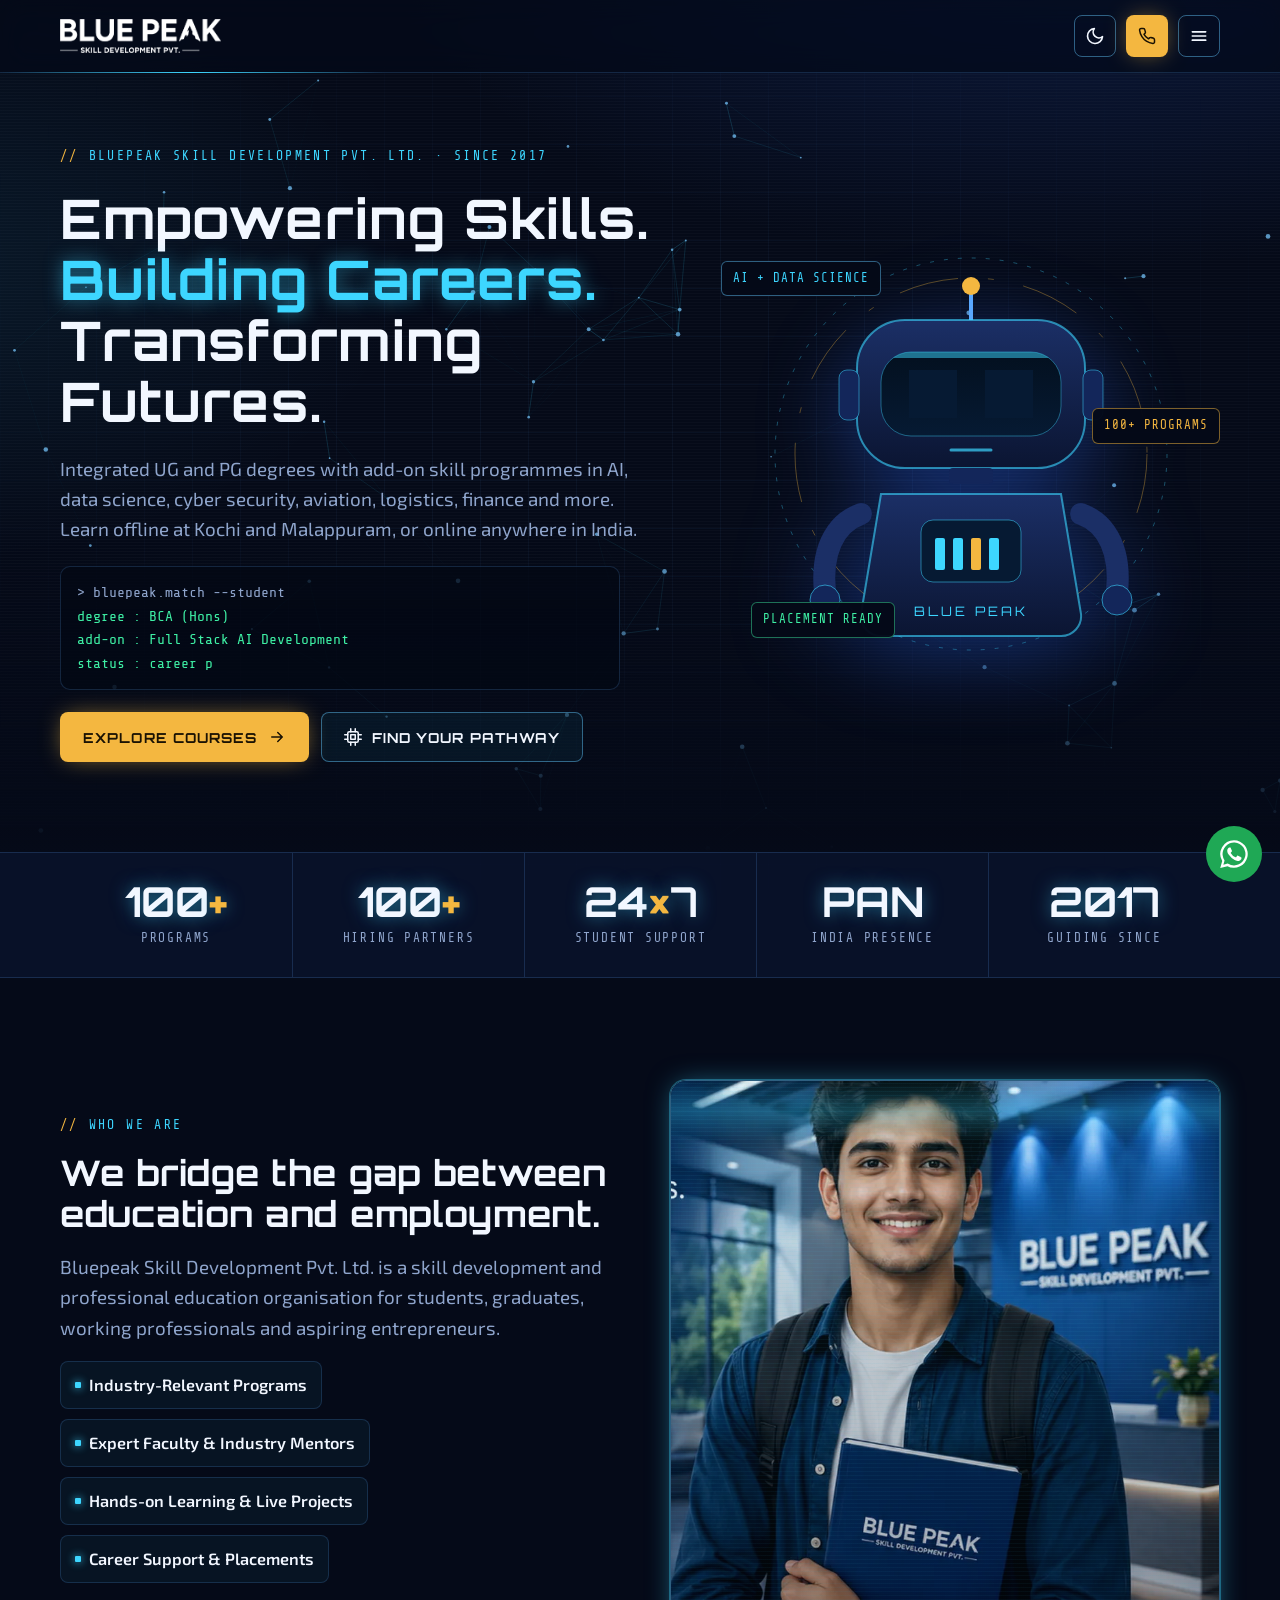
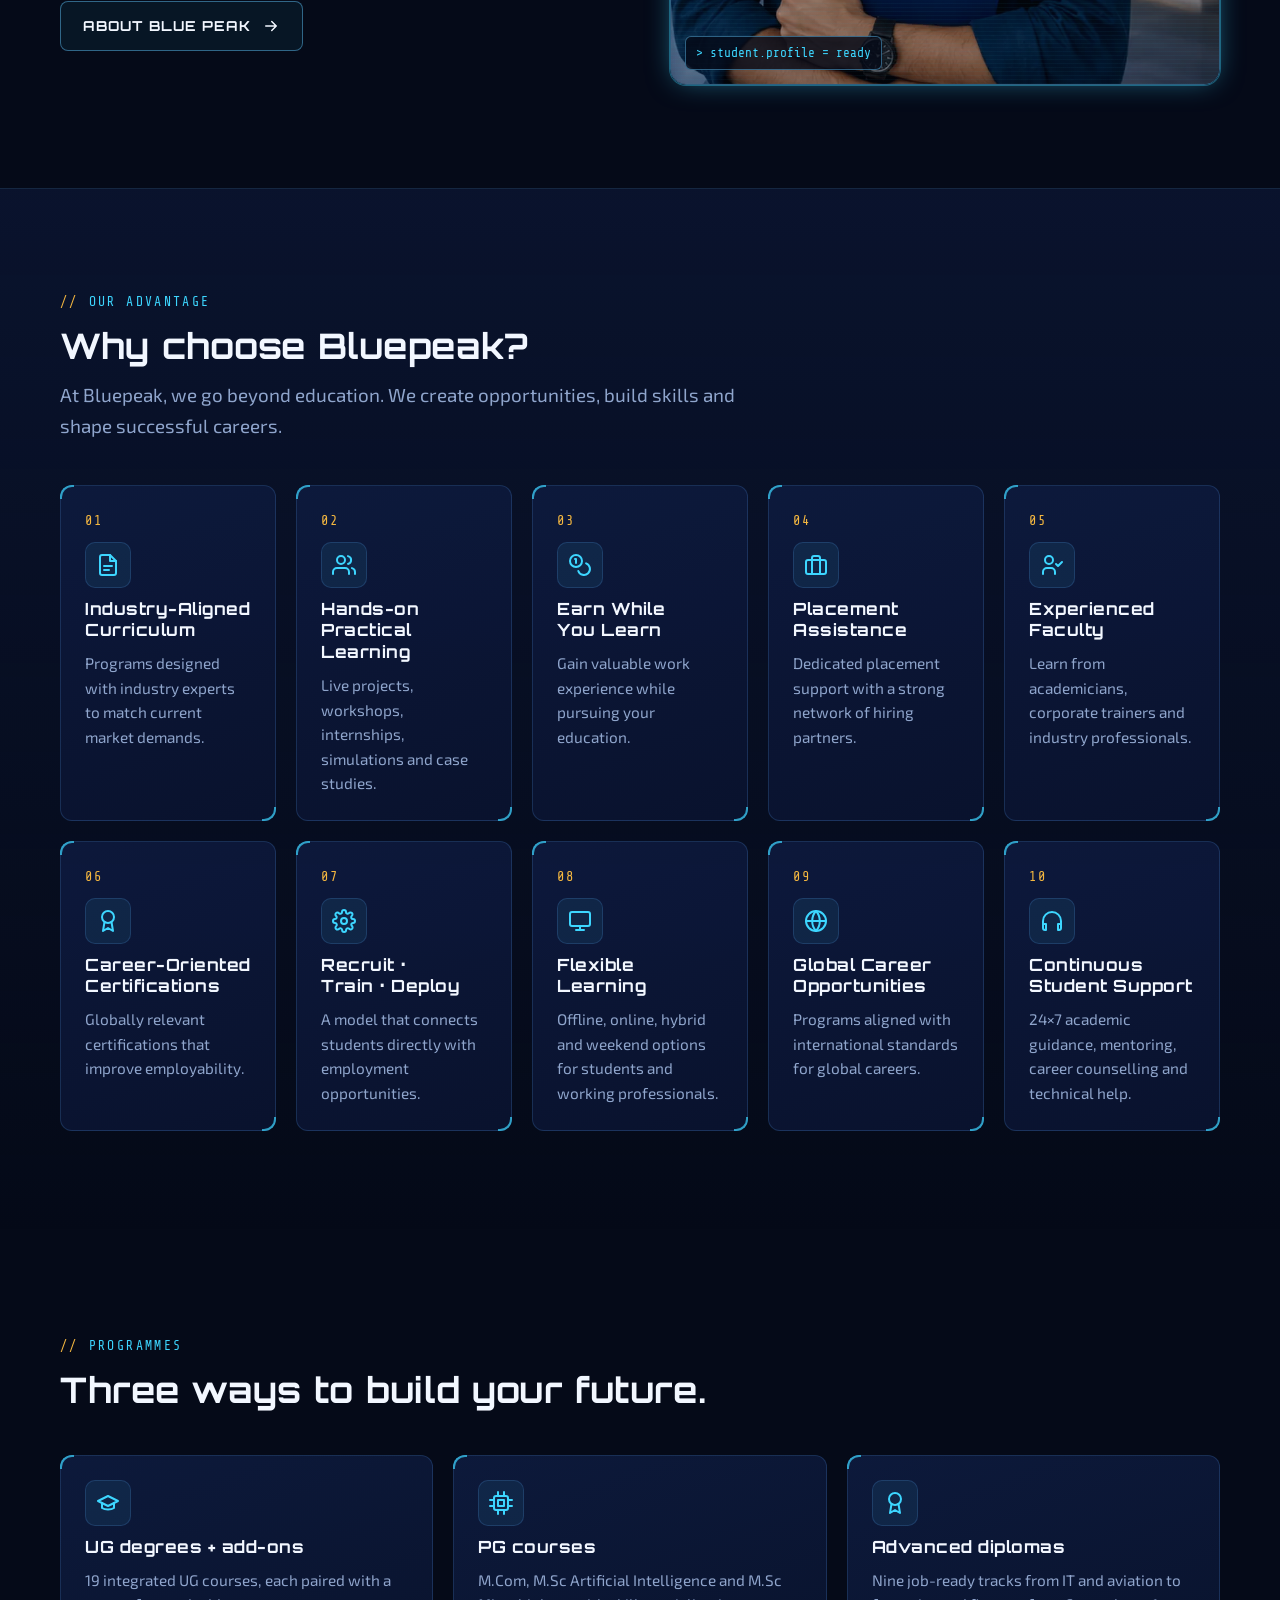
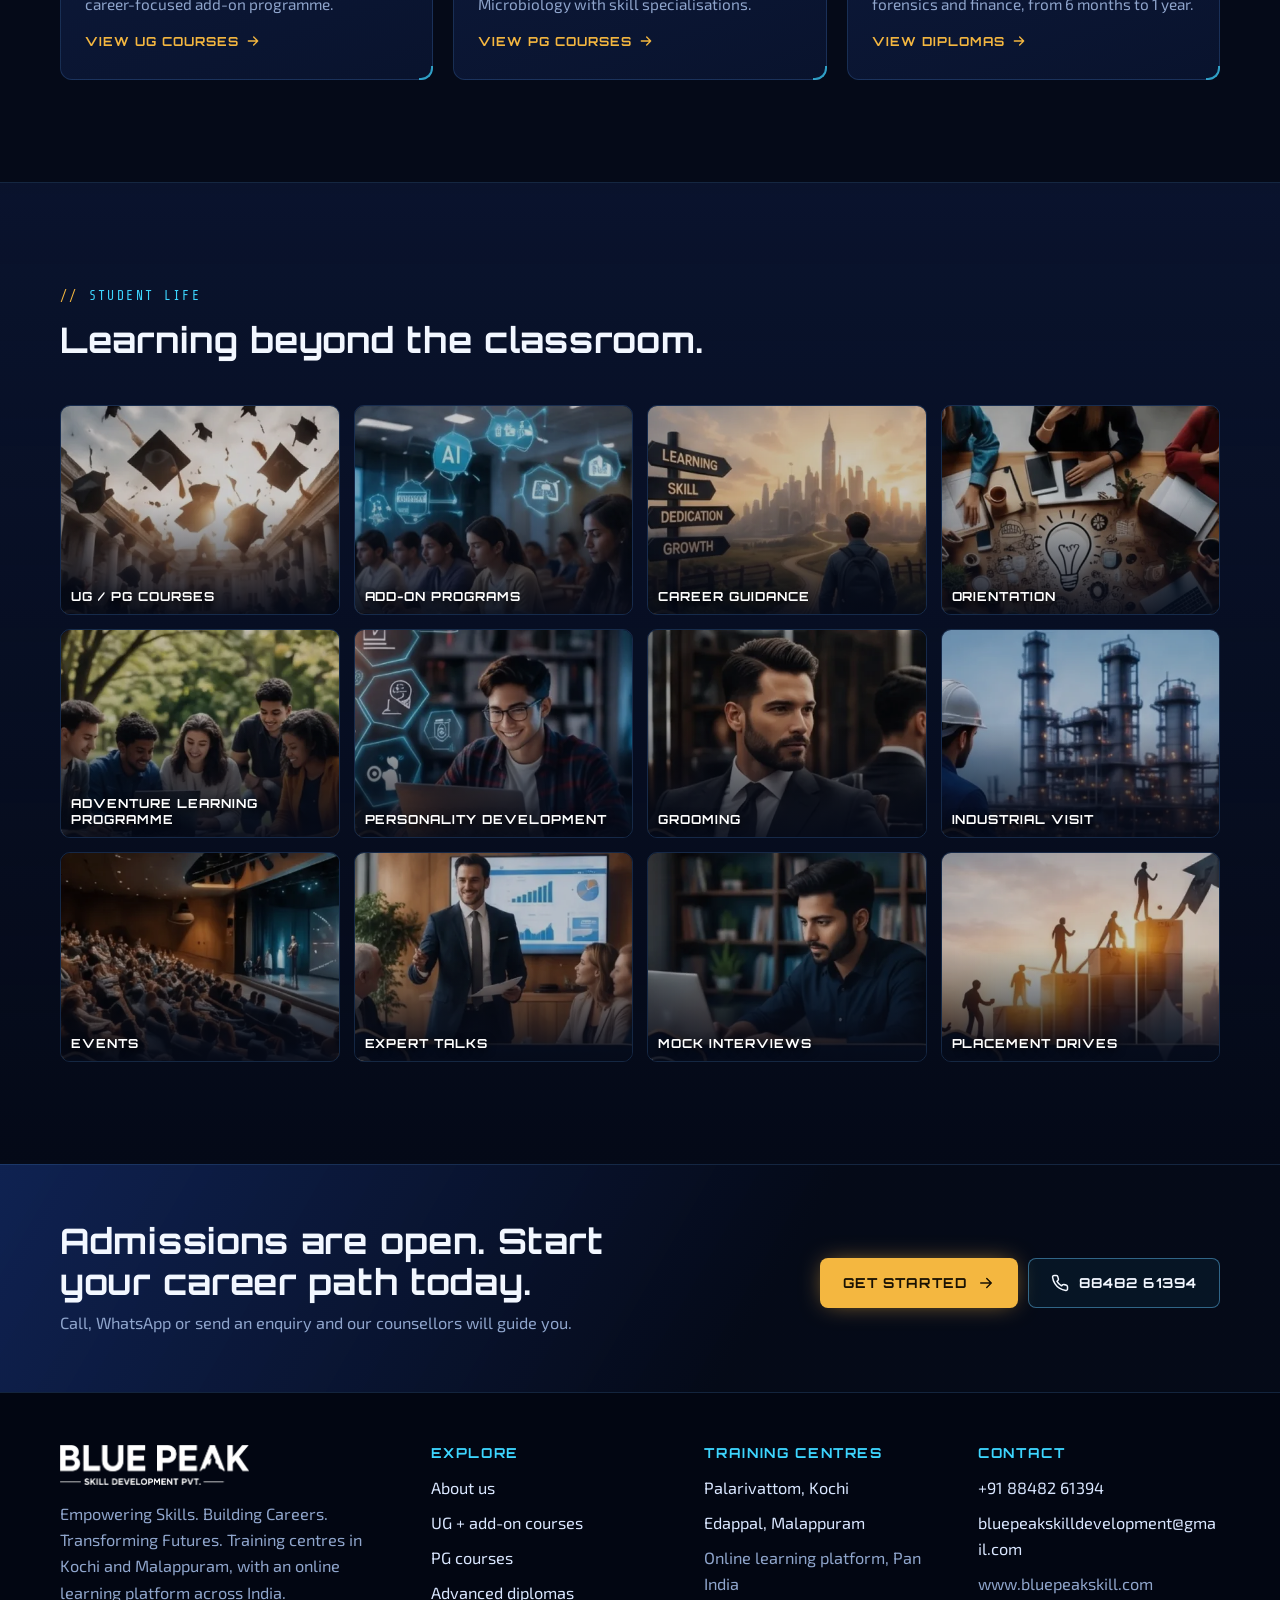
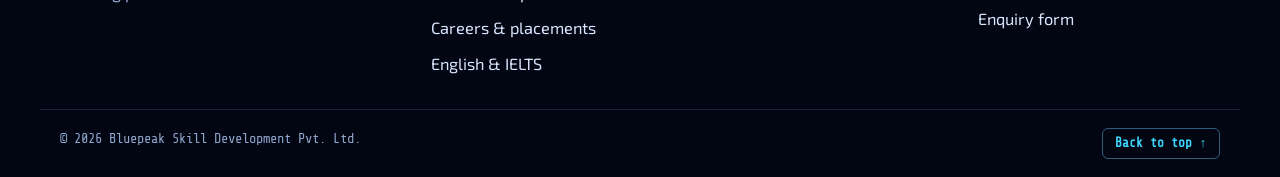
==== index.html @ 7194d101 "new" ====
<!doctype html>
<html lang="en">
<head>
<meta charset="utf-8">
<meta name="viewport" content="width=device-width, initial-scale=1, viewport-fit=cover">
<title>Blue Peak Skill Development | UG, PG &amp; Skill Courses in Kochi and Malappuram</title>
<meta name="description" content="Integrated UG and PG degrees with add-on skill programmes, advanced diplomas, placement support and English &amp; IELTS training. Offline in Kochi and Malappuram, online across India.">
<meta property="og:title" content="Blue Peak Skill Development | UG, PG &amp; Skill Courses in Kochi and Malappuram">
<meta property="og:description" content="Integrated UG and PG degrees with add-on skill programmes, advanced diplomas, placement support and English &amp; IELTS training. Offline in Kochi and Malappuram, online across India.">
<meta name="theme-color" content="#050a18">
<script>try{if(localStorage.getItem("bp-theme")==="light")document.documentElement.setAttribute("data-theme","light")}catch(e){}</script>
<link rel="icon" href="data:image/svg+xml,%3Csvg xmlns=%27http://www.w3.org/2000/svg%27 viewBox=%270 0 48 48%27%3E%3Crect width=%2748%27 height=%2748%27 rx=%2710%27 fill=%27%230a1430%27/%3E%3Cpath d=%27M7 37 19 17l6 9 5-7 11 18Z%27 fill=%27%233dd6ff%27/%3E%3C/svg%3E">
<link rel="preconnect" href="https://fonts.googleapis.com"><link rel="preconnect" href="https://fonts.gstatic.com" crossorigin><link rel="stylesheet" href="https://fonts.googleapis.com/css2?family=Orbitron:wght@500;700;800&family=Exo+2:wght@400;500;600;700&family=Share+Tech+Mono&display=swap">
<link rel="stylesheet" href="assets/css/style.css">
<script type="application/ld+json">{"@context":"https://schema.org","@type":"EducationalOrganization","name":"Bluepeak Skill Development Pvt. Ltd.","url":"https://www.bluepeakskill.com","foundingDate":"2017","email":"bluepeakskilldevelopment@gmail.com","telephone":"+91-8848261394","location":[{"@type":"Place","name":"Palarivattom, Kochi"},{"@type":"Place","name":"Edappal, Malappuram"}]}</script>
</head>
<body>
<svg width="0" height="0" style="position:absolute" aria-hidden="true"><symbol id="i-phone" viewBox="0 0 24 24"><g fill="none" stroke="currentColor" stroke-width="2" stroke-linecap="round" stroke-linejoin="round"><path d="M22 16.9v3a2 2 0 0 1-2.2 2 19.8 19.8 0 0 1-8.6-3.1 19.5 19.5 0 0 1-6-6A19.8 19.8 0 0 1 2.1 4.2 2 2 0 0 1 4.1 2h3a2 2 0 0 1 2 1.7c.1.9.4 1.8.7 2.7a2 2 0 0 1-.5 2.1L8 9.8a16 16 0 0 0 6 6l1.3-1.3a2 2 0 0 1 2.1-.4c.9.3 1.8.6 2.7.7a2 2 0 0 1 1.7 2Z"/></g></symbol><symbol id="i-mail" viewBox="0 0 24 24"><g fill="none" stroke="currentColor" stroke-width="2" stroke-linecap="round" stroke-linejoin="round"><rect x="2" y="4" width="20" height="16" rx="2"/><path d="m22 7-10 6L2 7"/></g></symbol><symbol id="i-pin" viewBox="0 0 24 24"><g fill="none" stroke="currentColor" stroke-width="2" stroke-linecap="round" stroke-linejoin="round"><path d="M20 10c0 6-8 12-8 12S4 16 4 10a8 8 0 0 1 16 0Z"/><circle cx="12" cy="10" r="3"/></g></symbol><symbol id="i-arrow" viewBox="0 0 24 24"><g fill="none" stroke="currentColor" stroke-width="2" stroke-linecap="round" stroke-linejoin="round"><path d="M5 12h14m-6-6 6 6-6 6"/></g></symbol><symbol id="i-check" viewBox="0 0 24 24"><g fill="none" stroke="currentColor" stroke-width="2" stroke-linecap="round" stroke-linejoin="round"><path d="M20 6 9 17l-5-5"/></g></symbol><symbol id="i-x" viewBox="0 0 24 24"><g fill="none" stroke="currentColor" stroke-width="2" stroke-linecap="round" stroke-linejoin="round"><path d="M18 6 6 18M6 6l12 12"/></g></symbol><symbol id="i-menu" viewBox="0 0 24 24"><g fill="none" stroke="currentColor" stroke-width="2" stroke-linecap="round" stroke-linejoin="round"><path d="M4 7h16M4 12h16M4 17h16"/></g></symbol><symbol id="i-sun" viewBox="0 0 24 24"><g fill="none" stroke="currentColor" stroke-width="2" stroke-linecap="round" stroke-linejoin="round"><circle cx="12" cy="12" r="4"/><path d="M12 2v2M12 20v2M4.9 4.9l1.4 1.4M17.7 17.7l1.4 1.4M2 12h2M20 12h2M4.9 19.1l1.4-1.4M17.7 6.3l1.4-1.4"/></g></symbol><symbol id="i-moon" viewBox="0 0 24 24"><g fill="none" stroke="currentColor" stroke-width="2" stroke-linecap="round" stroke-linejoin="round"><path d="M21 12.8A9 9 0 1 1 11.2 3a7 7 0 0 0 9.8 9.8Z"/></g></symbol><symbol id="i-search" viewBox="0 0 24 24"><g fill="none" stroke="currentColor" stroke-width="2" stroke-linecap="round" stroke-linejoin="round"><circle cx="11" cy="11" r="7"/><path d="m21 21-4.3-4.3"/></g></symbol><symbol id="i-cap" viewBox="0 0 24 24"><g fill="none" stroke="currentColor" stroke-width="2" stroke-linecap="round" stroke-linejoin="round"><path d="M22 10 12 5 2 10l10 5 10-5Z"/><path d="M6 12v5c3 2 9 2 12 0v-5"/></g></symbol><symbol id="i-target" viewBox="0 0 24 24"><g fill="none" stroke="currentColor" stroke-width="2" stroke-linecap="round" stroke-linejoin="round"><circle cx="12" cy="12" r="10"/><circle cx="12" cy="12" r="6"/><circle cx="12" cy="12" r="2"/></g></symbol><symbol id="i-eye" viewBox="0 0 24 24"><g fill="none" stroke="currentColor" stroke-width="2" stroke-linecap="round" stroke-linejoin="round"><path d="M2 12s3.6-7 10-7 10 7 10 7-3.6 7-10 7S2 12 2 12Z"/><circle cx="12" cy="12" r="3"/></g></symbol><symbol id="i-shield" viewBox="0 0 24 24"><g fill="none" stroke="currentColor" stroke-width="2" stroke-linecap="round" stroke-linejoin="round"><path d="M12 22s8-4 8-10V5l-8-3-8 3v7c0 6 8 10 8 10Z"/><path d="m9 12 2 2 4-4"/></g></symbol><symbol id="i-award" viewBox="0 0 24 24"><g fill="none" stroke="currentColor" stroke-width="2" stroke-linecap="round" stroke-linejoin="round"><circle cx="12" cy="8" r="6"/><path d="M15.5 13 17 22l-5-3-5 3 1.5-9"/></g></symbol><symbol id="i-bulb" viewBox="0 0 24 24"><g fill="none" stroke="currentColor" stroke-width="2" stroke-linecap="round" stroke-linejoin="round"><path d="M9 18h6M10 22h4M12 2a7 7 0 0 0-4 12.7V17h8v-2.3A7 7 0 0 0 12 2Z"/></g></symbol><symbol id="i-user-check" viewBox="0 0 24 24"><g fill="none" stroke="currentColor" stroke-width="2" stroke-linecap="round" stroke-linejoin="round"><circle cx="9" cy="7" r="4"/><path d="M3 21v-2a4 4 0 0 1 4-4h4a4 4 0 0 1 4 4v2M16 11l2 2 4-4"/></g></symbol><symbol id="i-users" viewBox="0 0 24 24"><g fill="none" stroke="currentColor" stroke-width="2" stroke-linecap="round" stroke-linejoin="round"><path d="M17 21v-2a4 4 0 0 0-4-4H5a4 4 0 0 0-4 4v2"/><circle cx="9" cy="7" r="4"/><path d="M23 21v-2a4 4 0 0 0-3-3.9M16 3.1a4 4 0 0 1 0 7.8"/></g></symbol><symbol id="i-globe" viewBox="0 0 24 24"><g fill="none" stroke="currentColor" stroke-width="2" stroke-linecap="round" stroke-linejoin="round"><circle cx="12" cy="12" r="10"/><path d="M2 12h20M12 2a15 15 0 0 1 0 20 15 15 0 0 1 0-20Z"/></g></symbol><symbol id="i-rocket" viewBox="0 0 24 24"><g fill="none" stroke="currentColor" stroke-width="2" stroke-linecap="round" stroke-linejoin="round"><path d="M4.5 16.5c-1.5 1.3-2 5-2 5s3.7-.5 5-2c.7-.8.7-2.1-.1-2.9a2.2 2.2 0 0 0-2.9-.1Z"/><path d="m12 15-3-3a22 22 0 0 1 2-4A12.9 12.9 0 0 1 22 2c0 2.7-.8 7.5-6 11a22 22 0 0 1-4 2Z"/><path d="M9 12H4s.6-3 2-4c1.6-1.1 5 0 5 0M12 15v5s3-.6 4-2c1.1-1.6 0-5 0-5"/></g></symbol><symbol id="i-gear" viewBox="0 0 24 24"><g fill="none" stroke="currentColor" stroke-width="2" stroke-linecap="round" stroke-linejoin="round"><circle cx="12" cy="12" r="3"/><path d="M19.4 15a1.7 1.7 0 0 0 .3 1.8l.1.1a2 2 0 1 1-2.8 2.8l-.1-.1a1.7 1.7 0 0 0-1.8-.3 1.7 1.7 0 0 0-1 1.5V21a2 2 0 1 1-4 0v-.1a1.7 1.7 0 0 0-1.1-1.5 1.7 1.7 0 0 0-1.8.3l-.1.1a2 2 0 1 1-2.8-2.8l.1-.1a1.7 1.7 0 0 0 .3-1.8 1.7 1.7 0 0 0-1.5-1H3a2 2 0 1 1 0-4h.1a1.7 1.7 0 0 0 1.5-1.1 1.7 1.7 0 0 0-.3-1.8l-.1-.1a2 2 0 1 1 2.8-2.8l.1.1a1.7 1.7 0 0 0 1.8.3H9a1.7 1.7 0 0 0 1-1.5V3a2 2 0 1 1 4 0v.1a1.7 1.7 0 0 0 1 1.5 1.7 1.7 0 0 0 1.8-.3l.1-.1a2 2 0 1 1 2.8 2.8l-.1.1a1.7 1.7 0 0 0-.3 1.8V9a1.7 1.7 0 0 0 1.5 1H21a2 2 0 1 1 0 4h-.1a1.7 1.7 0 0 0-1.5 1Z"/></g></symbol><symbol id="i-brief" viewBox="0 0 24 24"><g fill="none" stroke="currentColor" stroke-width="2" stroke-linecap="round" stroke-linejoin="round"><rect x="2" y="7" width="20" height="14" rx="2"/><path d="M16 21V5a2 2 0 0 0-2-2h-4a2 2 0 0 0-2 2v16"/></g></symbol><symbol id="i-plane" viewBox="0 0 24 24"><g fill="none" stroke="currentColor" stroke-width="2" stroke-linecap="round" stroke-linejoin="round"><path d="M17.8 19.2 16 11l3.5-3.5C21 6 21.5 4 21 3c-1-.5-3 0-4.5 1.5L13 8 4.8 6.2c-.5-.1-.9.1-1.1.5l-.3.5c-.2.5-.1 1 .3 1.3L9 12l-2 3H4l-1 1 3 2 2 3 1-1v-3l3-2 3.5 5.3c.3.4.8.5 1.3.3l.5-.2c.4-.3.6-.7.5-1.2Z"/></g></symbol><symbol id="i-truck" viewBox="0 0 24 24"><g fill="none" stroke="currentColor" stroke-width="2" stroke-linecap="round" stroke-linejoin="round"><path d="M1 3h15v13H1zM16 8h4l3 3v5h-7"/><circle cx="5.5" cy="18.5" r="2.5"/><circle cx="18.5" cy="18.5" r="2.5"/></g></symbol><symbol id="i-bag" viewBox="0 0 24 24"><g fill="none" stroke="currentColor" stroke-width="2" stroke-linecap="round" stroke-linejoin="round"><path d="M6 2 3 6v14a2 2 0 0 0 2 2h14a2 2 0 0 0 2-2V6l-3-4ZM3 6h18M16 10a4 4 0 0 1-8 0"/></g></symbol><symbol id="i-chat" viewBox="0 0 24 24"><g fill="none" stroke="currentColor" stroke-width="2" stroke-linecap="round" stroke-linejoin="round"><path d="M21 11.5a8.4 8.4 0 0 1-9 8.4 8.5 8.5 0 0 1-3.8-.9L3 21l1.9-5.2A8.4 8.4 0 0 1 12 3a8.4 8.4 0 0 1 9 8.5Z"/></g></symbol><symbol id="i-monitor" viewBox="0 0 24 24"><g fill="none" stroke="currentColor" stroke-width="2" stroke-linecap="round" stroke-linejoin="round"><rect x="2" y="3" width="20" height="14" rx="2"/><path d="M8 21h8m-4-4v4"/></g></symbol><symbol id="i-book" viewBox="0 0 24 24"><g fill="none" stroke="currentColor" stroke-width="2" stroke-linecap="round" stroke-linejoin="round"><path d="M2 4h6a4 4 0 0 1 4 4v13a3 3 0 0 0-3-3H2Z"/><path d="M22 4h-6a4 4 0 0 0-4 4v13a3 3 0 0 1 3-3h7Z"/></g></symbol><symbol id="i-headset" viewBox="0 0 24 24"><g fill="none" stroke="currentColor" stroke-width="2" stroke-linecap="round" stroke-linejoin="round"><path d="M3 18v-6a9 9 0 0 1 18 0v6"/><path d="M21 19a2 2 0 0 1-2 2h-1v-6h3ZM3 19a2 2 0 0 0 2 2h1v-6H3Z"/></g></symbol><symbol id="i-pen" viewBox="0 0 24 24"><g fill="none" stroke="currentColor" stroke-width="2" stroke-linecap="round" stroke-linejoin="round"><path d="M12 20h9"/><path d="M16.5 3.5a2.1 2.1 0 0 1 3 3L7 19l-4 1 1-4Z"/></g></symbol><symbol id="i-mic" viewBox="0 0 24 24"><g fill="none" stroke="currentColor" stroke-width="2" stroke-linecap="round" stroke-linejoin="round"><rect x="9" y="2" width="6" height="12" rx="3"/><path d="M19 10v1a7 7 0 0 1-14 0v-1m7 8v4"/></g></symbol><symbol id="i-file" viewBox="0 0 24 24"><g fill="none" stroke="currentColor" stroke-width="2" stroke-linecap="round" stroke-linejoin="round"><path d="M14 2H6a2 2 0 0 0-2 2v16a2 2 0 0 0 2 2h12a2 2 0 0 0 2-2V8Z"/><path d="M14 2v6h6M8 13h8M8 17h5"/></g></symbol><symbol id="i-link" viewBox="0 0 24 24"><g fill="none" stroke="currentColor" stroke-width="2" stroke-linecap="round" stroke-linejoin="round"><rect x="2" y="2" width="20" height="20" rx="4"/><path d="M7 10v7M7 7v.01M11 17v-4a2 2 0 0 1 4 0v4M11 10v7"/></g></symbol><symbol id="i-handshake" viewBox="0 0 24 24"><g fill="none" stroke="currentColor" stroke-width="2" stroke-linecap="round" stroke-linejoin="round"><path d="m11 17 2 2a1 1 0 1 0 3-3"/><path d="m14 14 2.5 2.5a1 1 0 1 0 3-3l-3.9-3.9a3 3 0 0 0-4.2 0l-.9.9a1 1 0 1 1-3-3l2.8-2.8a5.8 5.8 0 0 1 7.1-.9l.5.3a4 4 0 0 0 2.8.5L21 4"/><path d="m21 3 1 11h-2M3 3 2 14l6.5 6.5a1 1 0 1 0 3-3M3 4h8"/></g></symbol><symbol id="i-tie" viewBox="0 0 24 24"><g fill="none" stroke="currentColor" stroke-width="2" stroke-linecap="round" stroke-linejoin="round"><path d="m9 2 1.5 3L8 18l4 4 4-4-2.5-13L15 2Z"/></g></symbol><symbol id="i-cpu" viewBox="0 0 24 24"><g fill="none" stroke="currentColor" stroke-width="2" stroke-linecap="round" stroke-linejoin="round"><rect x="5" y="5" width="14" height="14" rx="2"/><rect x="9" y="9" width="6" height="6"/><path d="M9 1v4M15 1v4M9 19v4M15 19v4M1 9h4M1 15h4M19 9h4M19 15h4"/></g></symbol><symbol id="i-clock" viewBox="0 0 24 24"><g fill="none" stroke="currentColor" stroke-width="2" stroke-linecap="round" stroke-linejoin="round"><circle cx="12" cy="12" r="10"/><path d="M12 6v6l4 2"/></g></symbol><symbol id="i-layers" viewBox="0 0 24 24"><g fill="none" stroke="currentColor" stroke-width="2" stroke-linecap="round" stroke-linejoin="round"><path d="m12 2 10 5-10 5L2 7Z"/><path d="m2 17 10 5 10-5M2 12l10 5 10-5"/></g></symbol><symbol id="i-search2" viewBox="0 0 24 24"><g fill="none" stroke="currentColor" stroke-width="2" stroke-linecap="round" stroke-linejoin="round"><circle cx="11" cy="11" r="7"/><path d="m21 21-4.3-4.3M8 11h6"/></g></symbol><symbol id="i-factory" viewBox="0 0 24 24"><g fill="none" stroke="currentColor" stroke-width="2" stroke-linecap="round" stroke-linejoin="round"><path d="M2 20V8l6 4V8l6 4V4h8v16Z"/><path d="M7 16h.01M12 16h.01M17 16h.01"/></g></symbol><symbol id="i-stairs" viewBox="0 0 24 24"><g fill="none" stroke="currentColor" stroke-width="2" stroke-linecap="round" stroke-linejoin="round"><path d="M3 21h6v-5h5v-5h5V5h2"/></g></symbol><symbol id="i-coins" viewBox="0 0 24 24"><g fill="none" stroke="currentColor" stroke-width="2" stroke-linecap="round" stroke-linejoin="round"><circle cx="8" cy="8" r="6"/><path d="M18.1 10.4A6 6 0 1 1 10.3 18M7 6h1v4"/></g></symbol><symbol id="i-wa" viewBox="0 0 24 24"><path fill="currentColor" d="M17.5 14.4c-.3-.1-1.8-.9-2-1s-.5-.1-.7.1-.8 1-.9 1.2-.3.2-.6.1a8.2 8.2 0 0 1-4-3.5c-.3-.5.3-.5.9-1.6.1-.2 0-.4 0-.5l-.9-2.2c-.2-.6-.5-.5-.7-.5h-.6a1.1 1.1 0 0 0-.8.4 3.4 3.4 0 0 0-1 2.5 5.9 5.9 0 0 0 1.2 3.1 13.4 13.4 0 0 0 5.2 4.6c1.9.8 2.7.9 3.6.8a3.1 3.1 0 0 0 2-1.4 2.5 2.5 0 0 0 .2-1.4c-.1-.1-.3-.2-.6-.3ZM12 21.8a9.8 9.8 0 0 1-5-1.4l-.4-.2-3.7 1 1-3.6-.2-.4A9.8 9.8 0 1 1 12 21.8Zm0-21.6A11.8 11.8 0 0 0 1.9 18l-1.7 6 6.2-1.6A11.8 11.8 0 1 0 12 .2Z"/></symbol><symbol id="i-peak" viewBox="0 0 48 48"><rect width="48" height="48" rx="10" fill="#0a1430" stroke="#3dd6ff" stroke-width="1.5"/><path d="M7 37 19 17l6 9 5-7 11 18Z" fill="#3dd6ff"/><path d="m19 17 3.6 5.4L19 25l-3-2.5Z" fill="#f4b740"/></symbol></svg>
<header class="site-header" id="top">
  <nav class="wrap nav" aria-label="Main">
    <a class="brand" href="index.html" aria-label="Blue Peak Skill Development Pvt. home"><img class="logo logo-dark" src="assets/img/logo-white.png" alt="Blue Peak Skill Development Pvt." width="762" height="161"><img class="logo logo-light" src="assets/img/logo-navy.png" alt="" width="762" height="161"></a>
    <ul class="nav-links" id="navLinks"><li><a href="index.html" aria-current="page">Home</a></li><li><a href="about.html">About</a></li><li><a href="programmes.html">Programmes</a></li><li><a href="pathway.html">Pathway finder</a></li><li><a href="careers.html">Careers</a></li><li><a href="english.html">English &amp; IELTS</a></li><li><a href="centres.html">Centres</a></li><li><a href="contact.html">Contact</a></li></ul>
    <div class="nav-cta">
      <button class="theme-toggle" id="themeToggle" type="button" aria-label="Switch to light mode" title="Switch light / dark mode"><svg class="moon" aria-hidden="true"><use href="#i-moon"/></svg><svg class="sun" aria-hidden="true"><use href="#i-sun"/></svg></button>
      <a class="btn btn-gold btn-call" href="tel:+918848261394" aria-label="Call 88482 61394"><svg aria-hidden="true"><use href="#i-phone"/></svg><span>88482 61394</span></a>
      <button class="menu-toggle" id="menuToggle" type="button" aria-label="Open menu" aria-expanded="false" aria-controls="navLinks"><svg aria-hidden="true"><use href="#i-menu"/></svg></button>
    </div>
  </nav>
</header>
<main>
<section class="hero">
  <canvas class="net" aria-hidden="true"></canvas>
  <div class="wrap hero-grid">
    <div class="hero-copy">
      <span class="eyebrow">Bluepeak Skill Development Pvt. Ltd. &middot; Since 2017</span>
      <h1>Empowering Skills.<br><span class="l2">Building Careers.</span><br>Transforming Futures.</h1>
      <p class="hero-lead">Integrated UG and PG degrees with add-on skill programmes in AI, data science, cyber security, aviation, logistics, finance and more. Learn offline at Kochi and Malappuram, or online anywhere in India.</p>
      <div class="terminal" id="terminal" aria-live="off"><div class="dim">&gt; bluepeak.match --student</div><div>degree &nbsp; : BCA (Hons)</div><div>add-on &nbsp; : Full Stack AI Development</div><div>status &nbsp; : career path ready &#10003;</div></div>
      <div class="hero-actions">
        <a class="btn btn-gold" href="programmes.html">Explore courses <svg aria-hidden="true"><use href="#i-arrow"/></svg></a>
        <a class="btn btn-line" href="pathway.html"><svg aria-hidden="true"><use href="#i-cpu"/></svg>Find your pathway</a>
      </div>
    </div>
    <div class="bot-wrap" aria-hidden="false">
      <svg class="bot" viewBox="0 0 420 460" role="img" aria-label="Animated Blue Peak AI robot">
  <defs>
    <linearGradient id="bm" x1="0" y1="0" x2="0" y2="1"><stop offset="0" stop-color="#1b2f66"/><stop offset="1" stop-color="#0b1532"/></linearGradient>
    <linearGradient id="vz" x1="0" y1="0" x2="0" y2="1"><stop offset="0" stop-color="#03101f"/><stop offset="1" stop-color="#061a33"/></linearGradient>
    <radialGradient id="eg"><stop offset="0" stop-color="#e9fbff"/><stop offset=".45" stop-color="#3dd6ff"/><stop offset="1" stop-color="#3dd6ff" stop-opacity="0"/></radialGradient>
    <clipPath id="vclip"><rect x="120" y="128" width="180" height="84" rx="30"/></clipPath>
  </defs>
  <g class="ring" fill="none" stroke="#3dd6ff" stroke-opacity=".35"><circle cx="210" cy="230" r="196" stroke-dasharray="4 10"/></g>
  <g class="ring r2" fill="none" stroke="#f4b740" stroke-opacity=".35"><circle cx="210" cy="230" r="176" stroke-dasharray="60 30 6 30"/></g>
  <line x1="210" y1="70" x2="210" y2="96" stroke="#5aa8ff" stroke-width="4"/>
  <circle class="antenna-tip" cx="210" cy="62" r="9" fill="#f4b740"/>
  <rect x="96" y="96" width="228" height="148" rx="48" fill="url(#bm)" stroke="#3dd6ff" stroke-opacity=".6" stroke-width="2"/>
  <rect x="78" y="146" width="20" height="50" rx="8" fill="#13265a" stroke="#3dd6ff" stroke-opacity=".5"/>
  <rect x="322" y="146" width="20" height="50" rx="8" fill="#13265a" stroke="#3dd6ff" stroke-opacity=".5"/>
  <rect x="120" y="128" width="180" height="84" rx="30" fill="url(#vz)" stroke="#3dd6ff" stroke-opacity=".4"/>
  <g clip-path="url(#vclip)">
    <rect class="visor-scan" x="120" y="126" width="180" height="8" fill="#3dd6ff" opacity=".5"/>
    <g class="eye"><circle cx="172" cy="170" r="22" fill="url(#eg)"/><circle cx="172" cy="170" r="7" fill="#fff"/><rect class="lid" x="148" y="146" width="48" height="48" fill="#061a33"/></g>
    <g class="eye"><circle cx="248" cy="170" r="22" fill="url(#eg)"/><circle cx="248" cy="170" r="7" fill="#fff"/><rect class="lid" x="224" y="146" width="48" height="48" fill="#061a33"/></g>
  </g>
  <path d="M190 226h40" stroke="#3dd6ff" stroke-width="3" stroke-linecap="round" opacity=".7"/>
  <rect x="188" y="244" width="44" height="16" rx="4" fill="#13265a"/>
  <path d="M120 270h180l20 120a20 20 0 0 1-20 22H120a20 20 0 0 1-20-22Z" fill="url(#bm)" stroke="#3dd6ff" stroke-opacity=".6" stroke-width="2"/>
  <rect x="160" y="296" width="100" height="62" rx="12" fill="#061a33" stroke="#3dd6ff" stroke-opacity=".5"/>
  <g fill="#3dd6ff"><rect class="chest-bar" x="174" y="314" width="10" height="32" rx="2"/><rect class="chest-bar" x="192" y="314" width="10" height="32" rx="2"/><rect class="chest-bar" x="210" y="314" width="10" height="32" rx="2" fill="#f4b740"/><rect class="chest-bar" x="228" y="314" width="10" height="32" rx="2"/></g>
  <path d="M100 290c-28 10-40 40-36 78" stroke="#1b2f66" stroke-width="22" stroke-linecap="round" fill="none"/>
  <path d="M320 290c28 10 40 40 36 78" stroke="#1b2f66" stroke-width="22" stroke-linecap="round" fill="none"/>
  <circle cx="64" cy="376" r="15" fill="#13265a" stroke="#3dd6ff" stroke-opacity=".6"/>
  <circle cx="356" cy="376" r="15" fill="#13265a" stroke="#3dd6ff" stroke-opacity=".6"/>
  <text x="210" y="392" text-anchor="middle" font-family="Orbitron, sans-serif" font-size="13" fill="#3dd6ff" letter-spacing="3">BLUE PEAK</text>
</svg>
      <span class="bot-chip c1">AI + DATA SCIENCE</span>
      <span class="bot-chip c2">100+ PROGRAMS</span>
      <span class="bot-chip c3">PLACEMENT READY</span>
    </div>
  </div>
</section>
<section class="stats" aria-label="Key highlights">
  <div class="wrap stats-grid">
    <div class="stat"><b><span data-count="100">100</span><em>+</em></b><span>Programs</span></div>
    <div class="stat"><b><span data-count="100">100</span><em>+</em></b><span>Hiring partners</span></div>
    <div class="stat"><b>24<em>&times;</em>7</b><span>Student support</span></div>
    <div class="stat"><b>PAN</b><span>India presence</span></div>
    <div class="stat"><b>2017</b><span>Guiding since</span></div>
  </div>
</section>
<section class="section">
  <div class="wrap split">
    <div class="stack reveal">
      <span class="eyebrow">Who we are</span>
      <h2 style="font-size:var(--step-3)">We bridge the gap between education and employment.</h2>
      <p class="lead">Bluepeak Skill Development Pvt. Ltd. is a skill development and professional education organisation for students, graduates, working professionals and aspiring entrepreneurs.</p>
      <ul class="chip-list"><li>Industry-Relevant Programs</li><li>Expert Faculty &amp; Industry Mentors</li><li>Hands-on Learning &amp; Live Projects</li><li>Career Support &amp; Placements</li></ul>
      <div><a class="btn btn-line" href="about.html">About Blue Peak <svg aria-hidden="true"><use href="#i-arrow"/></svg></a></div>
    </div>
    <div class="holo reveal" style="aspect-ratio:4/4.4"><span class="scan"></span><img src="assets/img/hero-student.webp" alt="A Blue Peak student holding a Blue Peak book" width="800" height="1036"><span class="holo-tag">&gt; student.profile = ready</span></div>
  </div>
</section>
<section class="section alt">
  <div class="wrap">
    <div class="section-head reveal"><span class="eyebrow">Our advantage</span><h2>Why choose Bluepeak?</h2><p>At Bluepeak, we go beyond education. We create opportunities, build skills and shape successful careers.</p></div>
    <div class="grid g5"><article class="panel hover card reveal"><span class="num">01</span><span class="ico"><svg aria-hidden="true"><use href="#i-file"/></svg></span><h3>Industry-Aligned Curriculum</h3><p>Programs designed with industry experts to match current market demands.</p></article><article class="panel hover card reveal"><span class="num">02</span><span class="ico"><svg aria-hidden="true"><use href="#i-users"/></svg></span><h3>Hands-on Practical Learning</h3><p>Live projects, workshops, internships, simulations and case studies.</p></article><article class="panel hover card reveal"><span class="num">03</span><span class="ico"><svg aria-hidden="true"><use href="#i-coins"/></svg></span><h3>Earn While You Learn</h3><p>Gain valuable work experience while pursuing your education.</p></article><article class="panel hover card reveal"><span class="num">04</span><span class="ico"><svg aria-hidden="true"><use href="#i-brief"/></svg></span><h3>Placement Assistance</h3><p>Dedicated placement support with a strong network of hiring partners.</p></article><article class="panel hover card reveal"><span class="num">05</span><span class="ico"><svg aria-hidden="true"><use href="#i-user-check"/></svg></span><h3>Experienced Faculty</h3><p>Learn from academicians, corporate trainers and industry professionals.</p></article><article class="panel hover card reveal"><span class="num">06</span><span class="ico"><svg aria-hidden="true"><use href="#i-award"/></svg></span><h3>Career-Oriented Certifications</h3><p>Globally relevant certifications that improve employability.</p></article><article class="panel hover card reveal"><span class="num">07</span><span class="ico"><svg aria-hidden="true"><use href="#i-gear"/></svg></span><h3>Recruit &middot; Train &middot; Deploy</h3><p>A model that connects students directly with employment opportunities.</p></article><article class="panel hover card reveal"><span class="num">08</span><span class="ico"><svg aria-hidden="true"><use href="#i-monitor"/></svg></span><h3>Flexible Learning</h3><p>Offline, online, hybrid and weekend options for students and working professionals.</p></article><article class="panel hover card reveal"><span class="num">09</span><span class="ico"><svg aria-hidden="true"><use href="#i-globe"/></svg></span><h3>Global Career Opportunities</h3><p>Programs aligned with international standards for global careers.</p></article><article class="panel hover card reveal"><span class="num">10</span><span class="ico"><svg aria-hidden="true"><use href="#i-headset"/></svg></span><h3>Continuous Student Support</h3><p>24&times;7 academic guidance, mentoring, career counselling and technical help.</p></article></div>
  </div>
</section>
<section class="section">
  <div class="wrap">
    <div class="section-head reveal"><span class="eyebrow">Programmes</span><h2>Three ways to build your future.</h2></div>
    <div class="grid g3">
      <a class="panel hover card reveal" href="programmes.html#ug" style="text-decoration:none;color:inherit"><span class="ico"><svg aria-hidden="true"><use href="#i-cap"/></svg></span><h3>UG degrees + add-ons</h3><p>19 integrated UG courses, each paired with a career-focused add-on programme.</p><span class="link-btn">View UG courses <svg aria-hidden="true"><use href="#i-arrow"/></svg></span></a>
      <a class="panel hover card reveal" href="programmes.html#pg" style="text-decoration:none;color:inherit"><span class="ico"><svg aria-hidden="true"><use href="#i-cpu"/></svg></span><h3>PG courses</h3><p>M.Com, M.Sc Artificial Intelligence and M.Sc Microbiology with skill specialisations.</p><span class="link-btn">View PG courses <svg aria-hidden="true"><use href="#i-arrow"/></svg></span></a>
      <a class="panel hover card reveal" href="programmes.html#dip" style="text-decoration:none;color:inherit"><span class="ico"><svg aria-hidden="true"><use href="#i-award"/></svg></span><h3>Advanced diplomas</h3><p>Nine job-ready tracks from IT and aviation to forensics and finance, from 6 months to 1 year.</p><span class="link-btn">View diplomas <svg aria-hidden="true"><use href="#i-arrow"/></svg></span></a>
    </div>
  </div>
</section>
<section class="section alt">
  <div class="wrap">
    <div class="section-head reveal"><span class="eyebrow">Student life</span><h2>Learning beyond the classroom.</h2></div>
    <div class="gallery"><figure class="tile reveal" style="margin:0"><img src="assets/img/act-ug-pg.webp" alt="UG / PG Courses" loading="lazy" width="560" height="320"><span>UG / PG Courses</span></figure><figure class="tile reveal" style="margin:0"><img src="assets/img/act-add-on.webp" alt="Add-On Programs" loading="lazy" width="560" height="320"><span>Add-On Programs</span></figure><figure class="tile reveal" style="margin:0"><img src="assets/img/act-career-guidance.webp" alt="Career Guidance" loading="lazy" width="560" height="320"><span>Career Guidance</span></figure><figure class="tile reveal" style="margin:0"><img src="assets/img/act-orientation.webp" alt="Orientation" loading="lazy" width="560" height="320"><span>Orientation</span></figure><figure class="tile reveal" style="margin:0"><img src="assets/img/act-adventure.webp" alt="Adventure Learning Programme" loading="lazy" width="560" height="320"><span>Adventure Learning Programme</span></figure><figure class="tile reveal" style="margin:0"><img src="assets/img/act-personality.webp" alt="Personality Development" loading="lazy" width="560" height="320"><span>Personality Development</span></figure><figure class="tile reveal" style="margin:0"><img src="assets/img/act-grooming.webp" alt="Grooming" loading="lazy" width="560" height="320"><span>Grooming</span></figure><figure class="tile reveal" style="margin:0"><img src="assets/img/act-industrial-visit.webp" alt="Industrial Visit" loading="lazy" width="560" height="320"><span>Industrial Visit</span></figure><figure class="tile reveal" style="margin:0"><img src="assets/img/act-events.webp" alt="Events" loading="lazy" width="560" height="320"><span>Events</span></figure><figure class="tile reveal" style="margin:0"><img src="assets/img/act-expert-talks.webp" alt="Expert Talks" loading="lazy" width="560" height="320"><span>Expert Talks</span></figure><figure class="tile reveal" style="margin:0"><img src="assets/img/act-mock-interviews.webp" alt="Mock Interviews" loading="lazy" width="560" height="320"><span>Mock Interviews</span></figure><figure class="tile reveal" style="margin:0"><img src="assets/img/act-placement-drives.webp" alt="Placement Drives" loading="lazy" width="560" height="320"><span>Placement Drives</span></figure></div>
  </div>
</section>
<section class="cta-band">
  <div class="wrap">
    <div><h2>Admissions are open. Start your career path today.</h2><p>Call, WhatsApp or send an enquiry and our counsellors will guide you.</p></div>
    <div class="row"><a class="btn btn-gold" href="contact.html">Get started <svg aria-hidden="true"><use href="#i-arrow"/></svg></a><a class="btn btn-line" href="tel:+918848261394"><svg aria-hidden="true"><use href="#i-phone"/></svg>88482 61394</a></div>
  </div>
</section>

</main>
<footer class="footer">
  <div class="wrap footer-grid">
    <div class="footer-about">
      <a class="brand brand-foot" href="index.html" aria-label="Blue Peak Skill Development Pvt. home"><img class="logo logo-dark" src="assets/img/logo-white.png" alt="Blue Peak Skill Development Pvt." width="762" height="161"><img class="logo logo-light" src="assets/img/logo-navy.png" alt="" width="762" height="161"></a>
      <p>Empowering Skills. Building Careers. Transforming Futures. Training centres in Kochi and Malappuram, with an online learning platform across India.</p>
    </div>
    <div><h4>Explore</h4><ul><li><a href="about.html">About us</a></li><li><a href="programmes.html#ug">UG + add-on courses</a></li><li><a href="programmes.html#pg">PG courses</a></li><li><a href="programmes.html#dip">Advanced diplomas</a></li><li><a href="careers.html">Careers &amp; placements</a></li><li><a href="english.html">English &amp; IELTS</a></li></ul></div>
    <div><h4>Training centres</h4><ul><li><a href="centres.html">Palarivattom, Kochi</a></li><li><a href="centres.html">Edappal, Malappuram</a></li><li>Online learning platform, Pan India</li></ul></div>
    <div><h4>Contact</h4><ul><li><a href="tel:+918848261394">+91 88482 61394</a></li><li><a href="mailto:bluepeakskilldevelopment@gmail.com">bluepeakskilldevelopment@gmail.com</a></li><li>www.bluepeakskill.com</li><li><a href="contact.html">Enquiry form</a></li></ul></div>
  </div>
  <div class="wrap footer-bottom">
    <span>&copy; <span id="year">2026</span> Bluepeak Skill Development Pvt. Ltd.</span>
    <button class="to-top" type="button" id="toTop">Back to top &uarr;</button>
  </div>
</footer>
<a class="float-wa" href="https://wa.me/918848261394?text=Hi%20Blue%20Peak%2C%20I%20would%20like%20to%20know%20more%20about%20your%20courses." target="_blank" rel="noopener" aria-label="Chat on WhatsApp"><svg aria-hidden="true"><use href="#i-wa"/></svg></a>
<div class="toast" id="toast" role="status"></div>
<script src="assets/js/main.js"></script>
</body>
</html>
---- assets/css/style.css ----
/* Layout: a dark "mission control" site. Each page opens on a HUD banner over a live
   neural-net canvas; content sits in glass panels with corner brackets. Cyan is the
   system colour, brand gold marks the one thing to act on. Single dark look by design. */
:root {
  --void: #050a18;          /* page background */
  --panel: #0a1430;         /* panels */
  --panel-2: #0e1b3f;       /* raised panels */
  --line: rgba(98, 170, 255, .18);
  --line-strong: rgba(98, 200, 255, .45);
  --fg: #d9e6ff;            /* body text */
  --muted: #8fa5cc;         /* secondary text */
  --ink: #f2f7ff;           /* headings */
  --cyan: #3dd6ff;          /* system accent */
  --blue: #2f6bff;          /* brand blue */
  --gold: #f4b740;          /* brand gold, calls to action */
  --on-gold: #1a1203;
  --ok: #3ef0a5;
  --glow: 0 0 0 1px rgba(61, 214, 255, .35), 0 0 28px -6px rgba(61, 214, 255, .55);
  --gold-ink: #f4b740;      /* gold used as text */
  --panel-a: rgba(14, 27, 63, .9);
  --panel-b: rgba(10, 20, 48, .9);
  --glass: rgba(5, 10, 24, .72);
  --glass-solid: rgba(5, 10, 24, .97);
  --well: rgba(3, 8, 20, .75);   /* inputs, terminal, chips */
  --tint: rgba(10, 20, 48, .7);  /* list rows, stats strip */
  --soft: rgba(255, 255, 255, .06);
  --alt-a: rgba(14, 27, 63, .55);
  --cta-a: rgba(47, 107, 255, .25);
  --cta-b: rgba(5, 10, 24, .9);
  --result-b: rgba(10, 20, 48, .95);
  --footer-bg: rgba(3, 7, 18, .95);
  --grid-line: rgba(98, 170, 255, .05);
  --scanline: rgba(255, 255, 255, .025);
  --halo-1: rgba(47, 107, 255, .18);
  --halo-2: rgba(61, 214, 255, .08);
  --text-glow: 0 0 18px rgba(61, 214, 255, .5);
  --net-line: 61, 214, 255;
  --net-node: rgba(120, 200, 255, .8);
  --net-hot: rgba(244, 183, 64, .95);

  --f-display: "Orbitron", "Eurostile", "Segoe UI", system-ui, sans-serif;
  --f-body: "Exo 2", "Segoe UI", system-ui, -apple-system, sans-serif;
  --f-mono: "Share Tech Mono", ui-monospace, "SFMono-Regular", Menlo, monospace;

  --step--1: .875rem;
  --step-0: 1.02rem;
  --step-1: 1.18rem;
  --step-2: 1.4rem;
  --step-3: clamp(1.55rem, 1.2rem + 1.4vw, 2.2rem);
  --step-4: clamp(2rem, 1.3rem + 3vw, 3.4rem);

  --radius: 12px;
  --gutter: 20px;
  --max: 1200px;
  color-scheme: dark;
}
/* Light theme: chosen with the header switch (dark stays the default look) */
:root[data-theme="light"] {
  --void: #eef3fb; --panel: #ffffff; --panel-2: #f5f8fe;
  --line: rgba(30, 80, 170, .16); --line-strong: rgba(10, 120, 190, .45);
  --fg: #22304d; --muted: #55657f; --ink: #0b1734;
  --cyan: #0a7fbf; --blue: #2456d6; --gold: #f2ad2e; --gold-ink: #9a6200; --on-gold: #1a1203; --ok: #0f8a5a;
  --glow: 0 0 0 1px rgba(10, 127, 191, .3), 0 10px 30px -10px rgba(36, 86, 214, .35);
  --panel-a: rgba(255, 255, 255, .96); --panel-b: rgba(244, 248, 255, .96);
  --glass: rgba(238, 243, 251, .8); --glass-solid: rgba(246, 249, 254, .98);
  --well: rgba(255, 255, 255, .9); --tint: rgba(255, 255, 255, .85); --soft: rgba(11, 23, 52, .06);
  --alt-a: rgba(214, 228, 250, .7); --cta-a: rgba(36, 86, 214, .16); --cta-b: rgba(238, 243, 251, .95);
  --result-b: rgba(255, 255, 255, .97); --footer-bg: #e3ebf8;
  --grid-line: rgba(36, 86, 214, .07); --scanline: rgba(11, 23, 52, .02);
  --halo-1: rgba(36, 86, 214, .14); --halo-2: rgba(10, 127, 191, .1);
  --text-glow: none;
  --net-line: 36, 86, 214; --net-node: rgba(36, 86, 214, .6); --net-hot: rgba(214, 140, 10, .95);
  color-scheme: light;
}

*, *::before, *::after { box-sizing: border-box; }
html { scroll-behavior: smooth; scroll-padding-top: 84px; }
body {
  transition: background-color .35s, color .35s;
  margin: 0; background: var(--void); color: var(--fg);
  font-family: var(--f-body); font-size: var(--step-0); line-height: 1.6;
  -webkit-font-smoothing: antialiased; overflow-x: hidden;
  background-image:
    radial-gradient(1200px 600px at 85% -10%, var(--halo-1), transparent 60%),
    radial-gradient(900px 500px at -10% 30%, var(--halo-2), transparent 60%);
  background-attachment: fixed;
}
/* faint circuit grid over the whole site */
body::before {
  content: ""; position: fixed; inset: 0; pointer-events: none; z-index: 0;
  background-image: linear-gradient(var(--grid-line) 1px, transparent 1px), linear-gradient(90deg, var(--grid-line) 1px, transparent 1px);
  background-size: 48px 48px;
  mask-image: radial-gradient(ellipse at center, #000 30%, transparent 85%);
}
main, .site-header, .footer { position: relative; z-index: 1; }
img { max-width: 100%; display: block; }
a { color: var(--cyan); }
h1, h2, h3, h4 { font-family: var(--f-display); color: var(--ink); line-height: 1.15; margin: 0; text-wrap: balance; letter-spacing: .02em; font-weight: 700; }
h3, h4 { letter-spacing: .03em; }
p { margin: 0; }
:focus-visible { outline: 2px solid var(--gold); outline-offset: 3px; border-radius: 4px; }
[hidden] { display: none !important; }
.sr-only { position: absolute; width: 1px; height: 1px; overflow: hidden; clip: rect(0 0 0 0); white-space: nowrap; }

.wrap { width: 100%; max-width: var(--max); margin-inline: auto; padding-inline: var(--gutter); }
.section { padding-block: clamp(60px, 8vw, 104px); position: relative; }
.section.alt { background: linear-gradient(180deg, var(--alt-a), transparent); border-top: 1px solid var(--line); }
.eyebrow {
  font-family: var(--f-mono); font-size: .82rem; letter-spacing: .18em; text-transform: uppercase;
  color: var(--cyan); display: inline-flex; align-items: center; gap: 10px;
}
.eyebrow::before { content: "//"; color: var(--gold-ink); }
.section-head { display: grid; gap: 14px; max-width: 720px; margin-bottom: 44px; }
.section-head h2 { font-size: var(--step-3); }
.section-head p { color: var(--muted); font-size: var(--step-1); }
.grad { background: linear-gradient(90deg, var(--cyan), #8fb4ff 60%, var(--gold)); -webkit-background-clip: text; background-clip: text; color: transparent; }

/* HUD panel with corner brackets */
.panel {
  position: relative; background: linear-gradient(160deg, var(--panel-a), var(--panel-b));
  border: 1px solid var(--line); border-radius: var(--radius);
  transition: border-color .3s, box-shadow .3s, transform .3s;
}
.panel::before, .panel::after {
  content: ""; position: absolute; width: 14px; height: 14px; border: 2px solid var(--cyan); opacity: .7; pointer-events: none; transition: all .3s;
}
.panel::before { top: -1px; left: -1px; border-right: 0; border-bottom: 0; border-top-left-radius: var(--radius); }
.panel::after { bottom: -1px; right: -1px; border-left: 0; border-top: 0; border-bottom-right-radius: var(--radius); }
.panel.hover:hover { border-color: var(--line-strong); box-shadow: var(--glow); transform: translateY(-4px); }
.panel.hover:hover::before, .panel.hover:hover::after { width: 26px; height: 26px; opacity: 1; }

/* Buttons */
.btn {
  display: inline-flex; align-items: center; justify-content: center; gap: 10px;
  font: 700 .86rem/1 var(--f-display); letter-spacing: .08em; text-transform: uppercase;
  padding: 15px 22px; border-radius: 8px; border: 1px solid transparent; cursor: pointer; text-decoration: none;
  transition: transform .2s, box-shadow .25s, background .2s, color .2s, border-color .2s; position: relative; overflow: hidden;
}
.btn:hover { transform: translateY(-2px); }
.btn svg { width: 18px; height: 18px; flex: none; }
.btn-gold { background: var(--gold); color: var(--on-gold); box-shadow: 0 0 24px -6px rgba(244, 183, 64, .7); }
.btn-gold:hover { box-shadow: 0 0 34px -4px rgba(244, 183, 64, .9); }
.btn-gold::after { content: ""; position: absolute; inset: 0; background: linear-gradient(110deg, transparent 30%, rgba(255,255,255,.45) 50%, transparent 70%); transform: translateX(-120%); animation: sheen 3.6s 1.5s infinite; }
@keyframes sheen { 0%, 70% { transform: translateX(-120%); } 100% { transform: translateX(120%); } }
.btn-line { border-color: var(--line-strong); color: var(--ink); background: rgba(61, 214, 255, .06); }
.btn-line:hover { border-color: var(--cyan); box-shadow: var(--glow); color: var(--cyan); }
.btn-wa { background: #1fa855; color: #fff; }

/* Header */
.site-header {
  position: sticky; top: env(safe-area-inset-top, 0px); z-index: 50;
  background: var(--glass); backdrop-filter: blur(14px) saturate(1.3); -webkit-backdrop-filter: blur(14px) saturate(1.3);
  border-bottom: 1px solid var(--line);
}
.site-header::after { content: ""; position: absolute; left: 0; bottom: -1px; height: 1px; width: 30%; background: linear-gradient(90deg, transparent, var(--cyan), transparent); animation: scanx 6s linear infinite; }
@keyframes scanx { from { left: -30%; } to { left: 100%; } }
.nav { display: flex; align-items: center; justify-content: space-between; gap: 18px; height: 72px; }
.brand { display: flex; align-items: center; gap: 11px; text-decoration: none; color: var(--ink); white-space: nowrap; }
.brand svg { width: 40px; height: 40px; flex: none; filter: drop-shadow(0 0 8px rgba(61, 214, 255, .4)); }
.brand b { font-family: var(--f-display); font-size: 1.05rem; line-height: 1; display: block; letter-spacing: .12em; }
.brand small { font-family: var(--f-mono); font-size: .66rem; letter-spacing: .16em; text-transform: uppercase; color: var(--muted); }
.nav-links { display: flex; gap: 2px; list-style: none; margin: 0; padding: 0; }
.nav-links a {
  display: block; padding: 9px 9px; border-radius: 6px; text-decoration: none; white-space: nowrap;
  color: var(--fg); font: 600 .74rem var(--f-display); letter-spacing: .05em; text-transform: uppercase; transition: color .2s, background .2s;
}
.nav-links a:hover { color: var(--cyan); background: rgba(61, 214, 255, .07); }
.nav-links a[aria-current="page"] { color: var(--cyan); background: rgba(61, 214, 255, .1); box-shadow: inset 0 -2px 0 var(--cyan); }
.nav-cta { display: flex; align-items: center; gap: 10px; }
.nav-cta .btn { padding: 11px 14px; }
.theme-toggle { width: 42px; height: 42px; border-radius: 8px; border: 1px solid var(--line-strong); background: transparent; color: var(--ink); display: grid; place-items: center; cursor: pointer; transition: box-shadow .2s, color .2s; }
.theme-toggle:hover { color: var(--cyan); box-shadow: var(--glow); }
.theme-toggle svg { width: 20px; height: 20px; }
.theme-toggle .sun { display: none; }
:root[data-theme="light"] .theme-toggle .sun { display: block; }
:root[data-theme="light"] .theme-toggle .moon { display: none; }
.menu-toggle { width: 42px; height: 42px; border-radius: 8px; border: 1px solid var(--line-strong); background: transparent; color: var(--ink); display: none; place-items: center; cursor: pointer; }
.menu-toggle svg { width: 20px; height: 20px; }
@media (min-width: 0px) { .nav-cta .btn-call span { display: none; } .nav-cta .btn-call { width: 42px; height: 42px; padding: 0; } }
@media (max-width: 1300px) {
  .menu-toggle { display: grid; }
  .nav-links {
    position: absolute; left: 0; right: 0; top: 72px; flex-direction: column; gap: 2px;
    padding: 12px var(--gutter) 20px; background: var(--glass-solid); border-bottom: 1px solid var(--line); display: none;
  }
  .nav-links.open { display: flex; }
  .nav-links a { padding: 14px; font-size: .9rem; }
}

/* Banner (inner pages) */
.page-banner { position: relative; overflow: hidden; padding-block: clamp(56px, 8vw, 100px) clamp(48px, 6vw, 80px); border-bottom: 1px solid var(--line); }
.page-banner .wrap { position: relative; z-index: 2; display: grid; gap: 16px; }
.page-banner h1 { font-size: var(--step-4); max-width: 22ch; }
.page-banner p { color: var(--muted); font-size: var(--step-1); max-width: 62ch; }
.crumbs { font-family: var(--f-mono); font-size: .85rem; color: var(--muted); display: flex; gap: 8px; flex-wrap: wrap; letter-spacing: .06em; }
.crumbs a { color: var(--fg); text-decoration: none; }
.crumbs a:hover { color: var(--cyan); }
.net { position: absolute; inset: 0; width: 100%; height: 100%; z-index: 0; opacity: .9; }
.page-banner::after, .hero::after { content: ""; position: absolute; inset: 0; z-index: 1; pointer-events: none;
  background: linear-gradient(180deg, transparent 60%, var(--void)), repeating-linear-gradient(0deg, var(--scanline) 0 1px, transparent 1px 3px); }

/* Glitch heading (plays once on load) */
.glitch { position: relative; }
.glitch::before, .glitch::after { content: attr(data-text); position: absolute; inset: 0; pointer-events: none; opacity: 0; }
.glitch::before { color: var(--cyan); animation: g1 .9s steps(2) .2s 2; }
.glitch::after { color: #ff3d8a; animation: g2 .9s steps(2) .25s 2; }
@keyframes g1 { 0% { opacity: .8; clip-path: inset(10% 0 70% 0); transform: translate(-3px, 0); } 50% { clip-path: inset(60% 0 10% 0); transform: translate(3px, 0); } 100% { opacity: 0; } }
@keyframes g2 { 0% { opacity: .7; clip-path: inset(70% 0 5% 0); transform: translate(3px, 0); } 50% { clip-path: inset(20% 0 55% 0); transform: translate(-3px, 0); } 100% { opacity: 0; } }

/* Hero */
.hero { position: relative; overflow: hidden; padding-block: clamp(36px, 6vw, 72px) clamp(56px, 7vw, 90px); }
.hero-grid { position: relative; z-index: 2; display: grid; grid-template-columns: 1.1fr .9fr; gap: clamp(28px, 4vw, 56px); align-items: center; }
.hero-copy { display: grid; gap: 22px; min-width: 0; }
.hero h1 { font-size: var(--step-4); line-height: 1.12; }
.hero h1 .l2 { color: var(--cyan); text-shadow: var(--text-glow); }
.hero-lead { font-size: var(--step-1); color: var(--muted); max-width: 54ch; }
.hero-actions { display: flex; flex-wrap: wrap; gap: 12px; }
.terminal {
  font-family: var(--f-mono); font-size: .92rem; color: var(--ok); background: var(--well);
  border: 1px solid var(--line); border-radius: 10px; padding: 14px 16px; min-height: 92px; max-width: 560px; min-width: 0; overflow-wrap: anywhere;
}
.terminal .dim { color: var(--muted); }
.terminal .caret { display: inline-block; width: .6em; height: 1.05em; background: var(--ok); vertical-align: -2px; margin-left: 2px; animation: blink 1s steps(1) infinite; }
@keyframes blink { 50% { opacity: 0; } }

/* Robot */
.bot-wrap { position: relative; display: grid; place-items: center; min-width: 0; }
.bot { width: min(420px, 100%); height: auto; animation: hover 5s ease-in-out infinite; filter: drop-shadow(0 20px 40px rgba(47, 107, 255, .35)); }
@keyframes hover { 50% { transform: translateY(-14px); } }
.bot .eye { transition: transform .15s ease-out; }
.bot .antenna-tip { animation: pulse 1.6s ease-in-out infinite; transform-origin: center; transform-box: fill-box; }
@keyframes pulse { 50% { opacity: .35; transform: scale(.7); } }
.bot .visor-scan { animation: visor 2.8s ease-in-out infinite; }
@keyframes visor { 0%, 100% { transform: translateY(0); opacity: .9; } 50% { transform: translateY(44px); opacity: .3; } }
.bot .lid { transform-origin: center; transform-box: fill-box; animation: lid 5s infinite; }
@keyframes lid { 0%, 92%, 100% { transform: scaleY(0); } 95% { transform: scaleY(1); } }
.bot .ring { transform-origin: 210px 230px; animation: spin 18s linear infinite; }
.bot .ring.r2 { animation-duration: 26s; animation-direction: reverse; }
@keyframes spin { to { transform: rotate(360deg); } }
.bot .chest-bar { animation: eq 1.2s ease-in-out infinite; transform-origin: bottom; transform-box: fill-box; }
.bot .chest-bar:nth-child(2) { animation-delay: .2s; } .bot .chest-bar:nth-child(3) { animation-delay: .4s; } .bot .chest-bar:nth-child(4) { animation-delay: .6s; }
@keyframes eq { 50% { transform: scaleY(.35); } }
.bot-chip { position: absolute; font-family: var(--f-mono); font-size: .78rem; letter-spacing: .08em; padding: 7px 11px; border-radius: 6px; background: var(--glass-solid); border: 1px solid var(--line-strong); color: var(--cyan); white-space: nowrap; animation: hover 6s ease-in-out infinite; }
.bot-chip.c1 { top: 8%; left: 0; } .bot-chip.c2 { top: 40%; right: 0; animation-delay: -2s; color: var(--gold-ink); border-color: rgba(244,183,64,.5); } .bot-chip.c3 { bottom: 10%; left: 6%; animation-delay: -4s; color: var(--ok); border-color: rgba(62,240,165,.45); }

/* Stats */
.stats { position: relative; z-index: 2; border-block: 1px solid var(--line); background: var(--tint); }
.stats-grid { display: grid; grid-template-columns: repeat(5, 1fr); }
.stat { padding: 28px 16px; display: grid; gap: 6px; text-align: center; border-left: 1px solid var(--line); }
.stat:first-child { border-left: 0; }
.stat b { font-family: var(--f-display); font-size: clamp(1.8rem, 1.3rem + 1.6vw, 2.6rem); line-height: 1; color: var(--ink); font-variant-numeric: tabular-nums; text-shadow: var(--text-glow); }
.stat b em { font-style: normal; color: var(--gold-ink); }
.stat > span { color: var(--muted); font-family: var(--f-mono); font-size: .8rem; letter-spacing: .14em; text-transform: uppercase; }

/* Generic grids */
.grid { display: grid; gap: 20px; }
.g2 { grid-template-columns: repeat(2, 1fr); } .g3 { grid-template-columns: repeat(3, 1fr); } .g4 { grid-template-columns: repeat(4, 1fr); } .g5 { grid-template-columns: repeat(5, 1fr); }
.card { padding: 24px; display: grid; gap: 10px; align-content: start; min-width: 0; }
.card h3 { font-size: 1.05rem; line-height: 1.3; }
.card p { color: var(--muted); font-size: .96rem; }
.ico { width: 46px; height: 46px; border-radius: 10px; display: grid; place-items: center; color: var(--cyan); background: rgba(61, 214, 255, .08); border: 1px solid var(--line); }
.ico svg { width: 24px; height: 24px; }
.num { font-family: var(--f-mono); color: var(--gold-ink); font-size: .85rem; letter-spacing: .12em; }

/* Split intro */
.split { display: grid; grid-template-columns: 1fr 1fr; gap: clamp(28px, 5vw, 60px); align-items: center; }
.split > * { min-width: 0; }
.stack { display: grid; gap: 18px; }
.lead { color: var(--muted); font-size: var(--step-1); }
.holo { position: relative; border-radius: 16px; overflow: hidden; border: 1px solid var(--line-strong); box-shadow: var(--glow); }
.holo img { width: 100%; height: 100%; object-fit: cover; filter: saturate(.9) contrast(1.05); }
.holo::after { content: ""; position: absolute; inset: 0; background: linear-gradient(180deg, rgba(61,214,255,.08), rgba(5,10,24,.35)), repeating-linear-gradient(0deg, rgba(61,214,255,.06) 0 1px, transparent 1px 4px); pointer-events: none; }
.holo .scan { position: absolute; left: 0; right: 0; height: 60px; background: linear-gradient(180deg, transparent, rgba(61, 214, 255, .25), transparent); animation: scany 4s linear infinite; z-index: 1; }
@keyframes scany { from { top: -60px; } to { top: 100%; } }
.holo-tag { position: absolute; z-index: 2; left: 14px; bottom: 14px; font-family: var(--f-mono); font-size: .8rem; color: var(--cyan); background: rgba(5,10,24,.8); border: 1px solid var(--line-strong); border-radius: 6px; padding: 6px 10px; }

/* Mission / vision */
.mv { padding: 28px; display: grid; gap: 14px; }
.mv h3 { font-size: var(--step-2); }
.mv p { color: var(--fg); font-size: 1.05rem; }
.mv.gold::before, .mv.gold::after { border-color: var(--gold); }

/* Quote band */
.quote { padding: 28px 30px; display: flex; gap: 20px; align-items: center; }
.quote p { font-size: var(--step-1); color: var(--ink); }
.quote strong { color: var(--gold-ink); font-weight: 600; }
.quote .ico { flex: none; width: 56px; height: 56px; color: var(--gold-ink); border-color: rgba(244,183,64,.4); background: rgba(244,183,64,.08); }

/* Chips list */
.chip-list { display: flex; flex-wrap: wrap; gap: 10px; list-style: none; padding: 0; margin: 0; }
.chip-list li { padding: 10px 14px; border-radius: 8px; border: 1px solid var(--line); background: rgba(61, 214, 255, .05); font-weight: 600; color: var(--ink); display: inline-flex; gap: 8px; align-items: center; }
.chip-list li::before { content: ""; width: 6px; height: 6px; background: var(--cyan); box-shadow: 0 0 8px var(--cyan); border-radius: 1px; }

/* Programmes */
.tabs-row { display: flex; flex-wrap: wrap; gap: 8px; margin-bottom: 18px; }
.ptab { font: 700 .8rem var(--f-display); letter-spacing: .08em; text-transform: uppercase; padding: 12px 16px; border-radius: 8px; border: 1px solid var(--line); background: transparent; color: var(--muted); cursor: pointer; transition: all .2s; }
.ptab:hover { color: var(--cyan); border-color: var(--line-strong); }
.ptab[aria-selected="true"] { color: var(--void); background: var(--cyan); border-color: var(--cyan); box-shadow: 0 0 20px -4px var(--cyan); }
.toolbar { display: flex; flex-wrap: wrap; gap: 12px; align-items: center; justify-content: space-between; margin-bottom: 26px; }
.chips { display: flex; flex-wrap: wrap; gap: 8px; }
.chip { font: 600 .88rem var(--f-body); padding: 9px 14px; border-radius: 999px; cursor: pointer; border: 1px solid var(--line); background: transparent; color: var(--fg); transition: all .2s; }
.chip:hover { border-color: var(--cyan); color: var(--cyan); }
.chip[aria-pressed="true"] { background: rgba(61, 214, 255, .14); border-color: var(--cyan); color: var(--cyan); }
.search { position: relative; flex: 1 1 260px; max-width: 340px; }
.search input { width: 100%; padding: 12px 14px 12px 42px; border-radius: 8px; border: 1px solid var(--line-strong); background: var(--well); color: var(--ink); font: 500 1rem var(--f-mono); }
.search input::placeholder { color: var(--muted); }
.search svg { position: absolute; left: 14px; top: 50%; transform: translateY(-50%); width: 18px; height: 18px; color: var(--cyan); }
.count-line { font-family: var(--f-mono); color: var(--muted); font-size: .85rem; margin-bottom: 14px; letter-spacing: .06em; }
.count-line b { color: var(--cyan); }

.course-grid { display: grid; grid-template-columns: repeat(3, 1fr); gap: 18px; }
.course { padding: 22px; display: grid; grid-template-rows: auto 1fr auto; gap: 14px; }
.course[hidden] { display: none; }
.course-top { display: grid; gap: 4px; }
.course-type { font-family: var(--f-mono); font-size: .76rem; letter-spacing: .14em; text-transform: uppercase; color: var(--gold-ink); }
.course h3 { font-size: 1.15rem; }
.course h3 small { font-family: var(--f-body); font-weight: 500; color: var(--muted); font-size: .85rem; letter-spacing: 0; }
.addon-list { list-style: none; margin: 0; padding: 0; display: grid; gap: 8px; align-content: start; }
.addon-list li { display: flex; gap: 10px; align-items: flex-start; color: var(--ink); line-height: 1.35; font-weight: 500; }
.addon-list li::before { content: "+"; font-family: var(--f-mono); color: var(--cyan); font-weight: 700; flex: none; width: 1ch; }
.course-foot { display: flex; justify-content: space-between; align-items: center; gap: 10px; padding-top: 12px; border-top: 1px dashed var(--line); }
.tag { font-family: var(--f-mono); font-size: .74rem; letter-spacing: .08em; padding: 4px 8px; border-radius: 4px; background: rgba(61, 214, 255, .08); color: var(--cyan); border: 1px solid var(--line); }
.link-btn { background: none; border: 0; color: var(--gold-ink); font: 700 .78rem var(--f-display); letter-spacing: .08em; text-transform: uppercase; cursor: pointer; display: inline-flex; gap: 6px; align-items: center; padding: 6px 0; text-decoration: none; }
.link-btn svg { width: 16px; height: 16px; transition: transform .2s; }
.link-btn:hover svg { transform: translateX(3px); }
.empty { text-align: center; padding: 34px; color: var(--muted); border: 1px dashed var(--line-strong); border-radius: var(--radius); }

/* Diploma cards */
.dip-grid { display: grid; grid-template-columns: repeat(3, 1fr); gap: 18px; }
.dip { overflow: hidden; display: grid; grid-template-rows: 150px auto 1fr; }
.dip[hidden] { display: none; }
.dip .holo { border: 0; border-radius: 0; box-shadow: none; border-bottom: 1px solid var(--line); }
.dip .holo img { object-position: center 30%; }
.dip-head { padding: 18px 20px 6px; display: grid; gap: 6px; }
.dip-head h3 { font-size: 1.05rem; }
.dip-meta { display: flex; gap: 8px; flex-wrap: wrap; }
.dip .addon-list { padding: 8px 20px 22px; }

/* Pathway finder */
.finder { display: grid; grid-template-columns: 1fr 1fr 1.15fr; gap: 18px; }
.finder-col { padding: 20px; display: grid; gap: 12px; align-content: start; min-width: 0; }
.finder-col > small { font-family: var(--f-mono); font-size: .78rem; letter-spacing: .14em; text-transform: uppercase; color: var(--cyan); }
.opt-list { display: grid; gap: 6px; max-height: 470px; overflow-y: auto; padding-right: 4px; scrollbar-color: var(--line-strong) transparent; }
.opt { text-align: left; padding: 11px 13px; border-radius: 8px; border: 1px solid var(--line); background: transparent; color: var(--fg); font: 500 .96rem/1.3 var(--f-body); cursor: pointer; transition: all .2s; display: flex; justify-content: space-between; gap: 10px; align-items: center; }
.opt:hover { border-color: var(--line-strong); color: var(--ink); }
.opt[aria-pressed="true"] { border-color: var(--cyan); background: rgba(61, 214, 255, .1); color: var(--ink); box-shadow: inset 3px 0 0 var(--cyan); }
.opt small { font-family: var(--f-mono); font-size: .7rem; color: var(--muted); }
.result { background: linear-gradient(160deg, var(--cta-a), var(--result-b)); }
.result h3 { font-size: var(--step-2); }
.result p { color: var(--fg); }
.meter { display: grid; gap: 10px; }
.meter-row { display: grid; gap: 5px; font-size: .86rem; font-family: var(--f-mono); color: var(--muted); }
.meter-row div { height: 6px; border-radius: 99px; background: var(--soft); overflow: hidden; }
.meter-row i { display: block; height: 100%; background: linear-gradient(90deg, var(--cyan), var(--gold)); border-radius: inherit; width: 0; transition: width .9s cubic-bezier(.2,.8,.2,1); box-shadow: 0 0 10px var(--cyan); }
.roles { display: flex; flex-wrap: wrap; gap: 6px; }
.roles span { font-size: .82rem; padding: 5px 9px; border-radius: 5px; background: rgba(61, 214, 255, .08); border: 1px solid var(--line); color: var(--ink); }
.processing { font-family: var(--f-mono); font-size: .82rem; color: var(--ok); }

/* Careers */
.services { list-style: none; margin: 0; padding: 0; display: grid; grid-template-columns: repeat(2, 1fr); gap: 10px; }
.services li { display: flex; gap: 12px; align-items: center; padding: 14px 16px; border-radius: 10px; border: 1px solid var(--line); background: var(--tint); font-weight: 600; color: var(--ink); }
.services li .ico { width: 38px; height: 38px; }
.services li .ico svg { width: 20px; height: 20px; }
.rtd { display: grid; grid-template-columns: repeat(3, 1fr); gap: 0; margin-top: 8px; }
.rtd div { padding: 20px; text-align: center; border: 1px solid var(--line); display: grid; gap: 6px; position: relative; }
.rtd div + div { border-left: 0; }
.rtd div:first-child { border-radius: 10px 0 0 10px; } .rtd div:last-child { border-radius: 0 10px 10px 0; }
.rtd b { font-family: var(--f-display); color: var(--cyan); font-size: 1.1rem; letter-spacing: .1em; }
.rtd span { color: var(--muted); font-size: .9rem; }
.sector { padding: 22px; display: grid; gap: 14px; }
.sector h3 { font-size: 1rem; display: flex; gap: 10px; align-items: center; }
.sector h3 svg { width: 22px; height: 22px; color: var(--gold-ink); }
.marquee { overflow: hidden; mask-image: linear-gradient(90deg, transparent, #000 8%, #000 92%, transparent); }
.marquee-track { display: flex; gap: 10px; width: max-content; animation: marq 40s linear infinite; }
.marquee:hover .marquee-track { animation-play-state: paused; }
.marquee-track span { white-space: nowrap; padding: 9px 14px; border-radius: 6px; border: 1px solid var(--line); background: var(--well); font-weight: 600; color: var(--ink); }
@keyframes marq { to { transform: translateX(-50%); } }
.sector:nth-child(even) .marquee-track { animation-direction: reverse; }

/* Gallery */
.gallery { display: grid; grid-template-columns: repeat(4, 1fr); gap: 14px; }
.tile { position: relative; overflow: hidden; border-radius: 10px; border: 1px solid var(--line); aspect-ratio: 4 / 3; max-width: 100%; }
.tile img { width: 100%; height: 100%; object-fit: cover; object-position: center top; transition: transform .6s, filter .4s; filter: saturate(.85) brightness(.8); }
.tile:hover img { transform: scale(1.06); filter: saturate(1) brightness(.95); }
.tile span { position: absolute; left: 10px; bottom: 10px; right: 10px; font: 700 .78rem var(--f-display); letter-spacing: .08em; text-transform: uppercase; color: #fff; text-shadow: 0 2px 8px #000; }
.tile::after { content: ""; position: absolute; inset: 0; background: linear-gradient(180deg, transparent 45%, rgba(5,10,24,.9)); }
.tile span { z-index: 1; }

/* Certificates */
.certs { display: grid; grid-template-columns: repeat(3, 1fr); gap: 20px; }
.cert { padding: 16px; display: grid; gap: 14px; }
.cert .frame { background: #fff; border-radius: 6px; overflow: hidden; aspect-ratio: 3 / 4; max-width: 100%; display: grid; place-items: center; }
.cert .frame img { width: 100%; height: 100%; object-fit: contain; }
.cert h3 { font-size: .98rem; }
.cert p { color: var(--muted); font-size: .9rem; }
.cert button { all: unset; cursor: zoom-in; display: block; }
.cert button:focus-visible { outline: 2px solid var(--gold); outline-offset: 3px; }
dialog.zoom { border: 0; padding: 0; background: transparent; max-width: min(760px, calc(100% - 32px)); max-height: calc(100dvh - 40px); }
dialog.zoom::backdrop { background: rgba(2, 5, 14, .85); backdrop-filter: blur(4px); }
dialog.zoom img { width: 100%; height: auto; max-height: calc(100dvh - 60px); object-fit: contain; border-radius: 8px; background: #fff; }
dialog.zoom .close { position: absolute; top: 8px; right: 8px; }

/* IELTS */
.ielts { display: grid; grid-template-columns: .9fr 1.1fr; gap: clamp(28px, 5vw, 56px); align-items: start; }
.ielts > * { min-width: 0; }
.check-list { list-style: none; padding: 0; margin: 0; display: grid; gap: 10px; }
.check-list li { display: flex; gap: 12px; align-items: flex-start; }
.check-list svg { width: 20px; height: 20px; color: var(--ok); flex: none; margin-top: 3px; }
.tabs { overflow: hidden; }
.tablist { display: grid; grid-template-columns: repeat(4, 1fr); border-bottom: 1px solid var(--line); }
.tab { padding: 16px 6px; border: 0; background: transparent; color: var(--muted); cursor: pointer; font: 700 .72rem var(--f-display); letter-spacing: .08em; text-transform: uppercase; border-bottom: 2px solid transparent; display: grid; gap: 8px; justify-items: center; transition: all .2s; }
.tab svg { width: 22px; height: 22px; }
.tab[aria-selected="true"] { color: var(--cyan); border-bottom-color: var(--cyan); background: rgba(61, 214, 255, .07); }
.tabpanel { padding: 24px; display: grid; gap: 16px; }
.tabpanel h3 { font-size: var(--step-2); }
.tabpanel p { color: var(--muted); }
.band-track { display: grid; grid-template-columns: repeat(9, 1fr); gap: 4px; }
.band-track span { text-align: center; font-family: var(--f-mono); font-size: .9rem; padding: 8px 0; border-radius: 4px; background: var(--soft); color: var(--muted); cursor: pointer; border: 1px solid transparent; }
.band-track span.reach { background: rgba(61, 214, 255, .14); color: var(--ink); }
.band-track span.goal { background: var(--cyan); color: var(--void); font-weight: 700; box-shadow: 0 0 14px var(--cyan); }
.band-note { font-size: .86rem; color: var(--muted); }
.mini-label { font-family: var(--f-mono); font-size: .76rem; letter-spacing: .14em; text-transform: uppercase; color: var(--cyan); }

/* Centres */
.centre { overflow: hidden; display: grid; }
.centre-map { height: 190px; position: relative; overflow: hidden; border-bottom: 1px solid var(--line); background: radial-gradient(circle at 50% 50%, rgba(61,214,255,.15), transparent 60%), var(--well); }
.centre-map::before { content: ""; position: absolute; inset: 0; background-image: linear-gradient(rgba(61,214,255,.12) 1px, transparent 1px), linear-gradient(90deg, rgba(61,214,255,.12) 1px, transparent 1px); background-size: 24px 24px; }
.radar { position: absolute; left: 50%; top: 50%; width: 260px; height: 260px; margin: -130px 0 0 -130px; border-radius: 50%; border: 1px solid rgba(61,214,255,.3); }
.radar::before { content: ""; position: absolute; inset: 0; border-radius: 50%; background: conic-gradient(from 0deg, rgba(61,214,255,.35), transparent 25%); animation: spin 4s linear infinite; }
.radar::after { content: ""; position: absolute; inset: 30%; border-radius: 50%; border: 1px solid rgba(61,214,255,.3); }
.ping { position: absolute; left: 50%; top: 50%; width: 14px; height: 14px; margin: -7px 0 0 -7px; border-radius: 50%; background: var(--gold); box-shadow: 0 0 16px var(--gold); }
.ping::after { content: ""; position: absolute; inset: -10px; border-radius: 50%; border: 2px solid var(--gold); animation: ping 1.8s ease-out infinite; }
@keyframes ping { from { transform: scale(.4); opacity: 1; } to { transform: scale(2.2); opacity: 0; } }
.coord { position: absolute; right: 12px; bottom: 10px; font-family: var(--f-mono); font-size: .75rem; color: var(--cyan); }
.centre-body { padding: 22px 24px 24px; display: grid; gap: 8px; }
.centre-body h3 { font-size: var(--step-2); }
.centre-body p { color: var(--muted); }
.row { display: flex; flex-wrap: wrap; gap: 10px; margin-top: 8px; }

/* FAQ */
.faq { display: grid; gap: 10px; max-width: 880px; }
.faq details { border: 1px solid var(--line); border-radius: 10px; background: var(--tint); transition: border-color .2s; }
.faq details[open] { border-color: var(--line-strong); box-shadow: var(--glow); }
.faq summary { padding: 18px 22px; cursor: pointer; list-style: none; display: flex; justify-content: space-between; gap: 16px; align-items: center; font-weight: 700; color: var(--ink); }
.faq summary::-webkit-details-marker { display: none; }
.faq summary::after { content: "+"; font-family: var(--f-mono); font-size: 1.4rem; color: var(--cyan); transition: transform .25s; flex: none; }
.faq details[open] summary::after { transform: rotate(45deg); }
.faq details p { padding: 0 22px 20px; color: var(--muted); max-width: 70ch; }

/* Contact */
.contact { display: grid; grid-template-columns: .85fr 1.15fr; gap: clamp(28px, 5vw, 56px); align-items: start; }
.contact > * { min-width: 0; }
.info-card { display: flex; align-items: center; gap: 14px; padding: 14px 16px; min-width: 0; }
.info-card > div { flex: 1; min-width: 0; }
.info-card small { display: block; color: var(--muted); font-family: var(--f-mono); font-size: .76rem; letter-spacing: .1em; text-transform: uppercase; }
.info-card a, .info-card b { color: var(--ink); font-weight: 600; text-decoration: none; overflow-wrap: anywhere; }
.copy-btn { border: 1px solid var(--line-strong); background: transparent; color: var(--cyan); border-radius: 6px; padding: 7px 10px; font: 600 .76rem var(--f-mono); letter-spacing: .06em; cursor: pointer; flex: none; }
.copy-btn:hover { box-shadow: var(--glow); }
.form { padding: clamp(22px, 4vw, 32px); display: grid; gap: 18px; }
.form h3 { font-size: var(--step-2); }
.form-grid { display: grid; grid-template-columns: 1fr 1fr; gap: 16px; }
.field { display: grid; gap: 6px; min-width: 0; }
.field.full { grid-column: 1 / -1; }
.field label, .field legend { font-family: var(--f-mono); font-size: .8rem; letter-spacing: .1em; text-transform: uppercase; color: var(--cyan); padding: 0; }
.field input, .field select, .field textarea { width: 100%; padding: 12px 14px; border-radius: 8px; border: 1px solid var(--line-strong); background: var(--well); color: var(--ink); font: 500 1rem var(--f-body); transition: border-color .2s, box-shadow .2s; }
.field select option { background: var(--panel); color: var(--ink); }
.field textarea { min-height: 96px; resize: vertical; }
.field input:focus, .field select:focus, .field textarea:focus { outline: none; border-color: var(--cyan); box-shadow: var(--glow); }
.field .err { color: #ff6b8a; font-size: .84rem; min-height: 1em; }
.field.invalid input, .field.invalid select { border-color: #ff6b8a; }
fieldset.field { border: 0; margin: 0; padding: 0; }
.seg { display: flex; flex-wrap: wrap; gap: 8px; }
.seg label { position: relative; text-transform: none; letter-spacing: 0; font-family: var(--f-body); }
.seg input { position: absolute; opacity: 0; pointer-events: none; }
.seg span { display: inline-block; padding: 9px 14px; border-radius: 8px; border: 1px solid var(--line); cursor: pointer; font-weight: 600; font-size: .92rem; color: var(--fg); transition: all .2s; }
.seg input:checked + span { background: rgba(61, 214, 255, .15); color: var(--cyan); border-color: var(--cyan); }
.seg input:focus-visible + span { outline: 2px solid var(--gold); outline-offset: 2px; }
.form-actions { display: flex; flex-wrap: wrap; gap: 12px; align-items: center; }
.form-note { font-size: .86rem; color: var(--muted); }
.sent { display: grid; gap: 14px; padding: 18px; border-radius: 10px; border: 1px solid rgba(62, 240, 165, .4); background: rgba(62, 240, 165, .06); }
.sent h4 { font-size: 1rem; color: var(--ok); }
.sent pre { margin: 0; white-space: pre-wrap; font-family: var(--f-mono); font-size: .86rem; color: var(--ink); background: var(--well); padding: 12px 14px; border-radius: 8px; border: 1px solid var(--line); overflow-wrap: anywhere; }

/* CTA */
.cta-band { position: relative; overflow: hidden; border-top: 1px solid var(--line); background: linear-gradient(120deg, var(--cta-a), var(--cta-b) 60%); }
.cta-band .wrap { position: relative; z-index: 2; display: flex; flex-wrap: wrap; align-items: center; justify-content: space-between; gap: 24px; padding-block: 56px; }
.cta-band h2 { font-size: var(--step-3); max-width: 24ch; }
.cta-band p { color: var(--muted); margin-top: 8px; }

/* Footer */
.footer { border-top: 1px solid var(--line); background: var(--footer-bg); color: var(--muted); }
.footer-grid { display: grid; grid-template-columns: 1.4fr 1fr 1fr 1fr; gap: 32px; padding-block: 52px 32px; }
.footer h4 { font-size: .86rem; letter-spacing: .12em; text-transform: uppercase; margin-bottom: 14px; color: var(--cyan); }
.footer ul { list-style: none; padding: 0; margin: 0; display: grid; gap: 9px; }
.footer a { color: var(--fg); text-decoration: none; overflow-wrap: anywhere; }
.footer a:hover { color: var(--cyan); }
.footer-about { display: grid; gap: 16px; align-content: start; }
.footer-bottom { display: flex; flex-wrap: wrap; justify-content: space-between; gap: 12px; padding-block: 18px; border-top: 1px solid var(--line); font-size: .86rem; font-family: var(--f-mono); }
.to-top { background: none; border: 1px solid var(--line-strong); color: var(--cyan); border-radius: 6px; padding: 7px 12px; cursor: pointer; font: 600 .8rem var(--f-mono); }

.float-wa { position: fixed; right: 18px; bottom: calc(18px + env(safe-area-inset-bottom, 0px)); z-index: 40; width: 56px; height: 56px; border-radius: 50%; background: #1fa855; color: #fff; display: grid; place-items: center; box-shadow: 0 0 0 0 rgba(31,168,85,.6); animation: waping 2.4s infinite; }
.float-wa svg { width: 28px; height: 28px; }
@keyframes waping { 0% { box-shadow: 0 0 0 0 rgba(31,168,85,.55); } 70% { box-shadow: 0 0 0 16px rgba(31,168,85,0); } 100% { box-shadow: 0 0 0 0 rgba(31,168,85,0); } }
.toast { position: fixed; left: 50%; bottom: calc(24px + env(safe-area-inset-bottom, 0px)); transform: translate(-50%, 20px); background: var(--cyan); color: var(--void); padding: 11px 18px; border-radius: 8px; font: 700 .86rem var(--f-mono); opacity: 0; transition: all .3s; z-index: 100; pointer-events: none; }
.toast.show { opacity: 1; transform: translate(-50%, 0); }

/* Reveal: content is visible at rest; JS adds motion only when it can run */
.reveal-ready .reveal { opacity: 0; transform: translateY(18px); transition: opacity .7s ease, transform .7s cubic-bezier(.2,.8,.2,1); }
.reveal-ready .reveal.in { opacity: 1; transform: none; }

/* Logo image: white on dark, navy on light */
.brand .logo { height: 34px; width: auto; flex: none; }
.brand-foot .logo { height: 40px; }
.logo-light { display: none; }
:root[data-theme="light"] .logo-dark { display: none; }
:root[data-theme="light"] .logo-light { display: block; }
@media (max-width: 640px) { .site-header .brand .logo { height: 26px; } }

/* Course cards carry a photo */
.course { padding: 0; overflow: hidden; grid-template-rows: 140px auto 1fr auto; }
.course > .holo { border: 0; border-radius: 0; box-shadow: none; border-bottom: 1px solid var(--line); }
.course > .holo img { object-position: center 35%; }
.course > .course-top, .course > .addon-list { padding-inline: 22px; }
.course > .course-top { padding-top: 4px; }
.course > .course-foot { margin: 0 22px 20px; }

/* Responsive */
@media (max-width: 1024px) {
  .hero-grid, .split, .ielts, .contact { grid-template-columns: 1fr; }
  .bot-wrap { max-width: 420px; margin-inline: auto; width: 100%; }
  .g4, .g5, .gallery { grid-template-columns: repeat(2, 1fr); }
  .g3, .course-grid, .dip-grid, .certs { grid-template-columns: repeat(2, 1fr); }
  .finder { grid-template-columns: 1fr 1fr; }
  .finder .result { grid-column: 1 / -1; }
  .stats-grid { grid-template-columns: repeat(3, 1fr); }
  .stat:nth-child(4) { border-left: 0; }
  .stat:nth-child(n+4) { border-top: 1px solid var(--line); }
  .footer-grid { grid-template-columns: 1fr 1fr; }
}
@media (max-width: 640px) {
  :root { --gutter: 16px; }
  .g2, .g3, .g4, .course-grid, .dip-grid, .certs, .finder, .form-grid, .services, .rtd { grid-template-columns: 1fr; }
  .g5 { grid-template-columns: 1fr 1fr; }
  .gallery { grid-template-columns: 1fr 1fr; }
  .rtd div + div { border-left: 1px solid var(--line); border-top: 0; }
  .rtd div:first-child { border-radius: 10px 10px 0 0; } .rtd div:last-child { border-radius: 0 0 10px 10px; }
  .stats-grid { grid-template-columns: 1fr 1fr; }
  .stat { border-left: 0 !important; border-top: 1px solid var(--line); }
  .stat:nth-child(-n+2) { border-top: 0; }
  .stat:nth-child(even) { border-left: 1px solid var(--line) !important; }
  .stat:last-child { grid-column: 1 / -1; }
  .footer-grid { grid-template-columns: 1fr; }
  .hero-actions .btn, .cta-band .btn { flex: 1 1 100%; }
  .brand small { display: none; }
  .search { max-width: none; }
  .quote { flex-direction: column; align-items: flex-start; }
  .bot-chip { font-size: .68rem; }
  .tab { font-size: .6rem; }
}
@media (prefers-reduced-motion: reduce) {
  *, *::before, *::after { animation: none !important; transition: none !important; scroll-behavior: auto !important; }
  .reveal-ready .reveal { opacity: 1; transform: none; }
  .glitch::before, .glitch::after { display: none; }
}
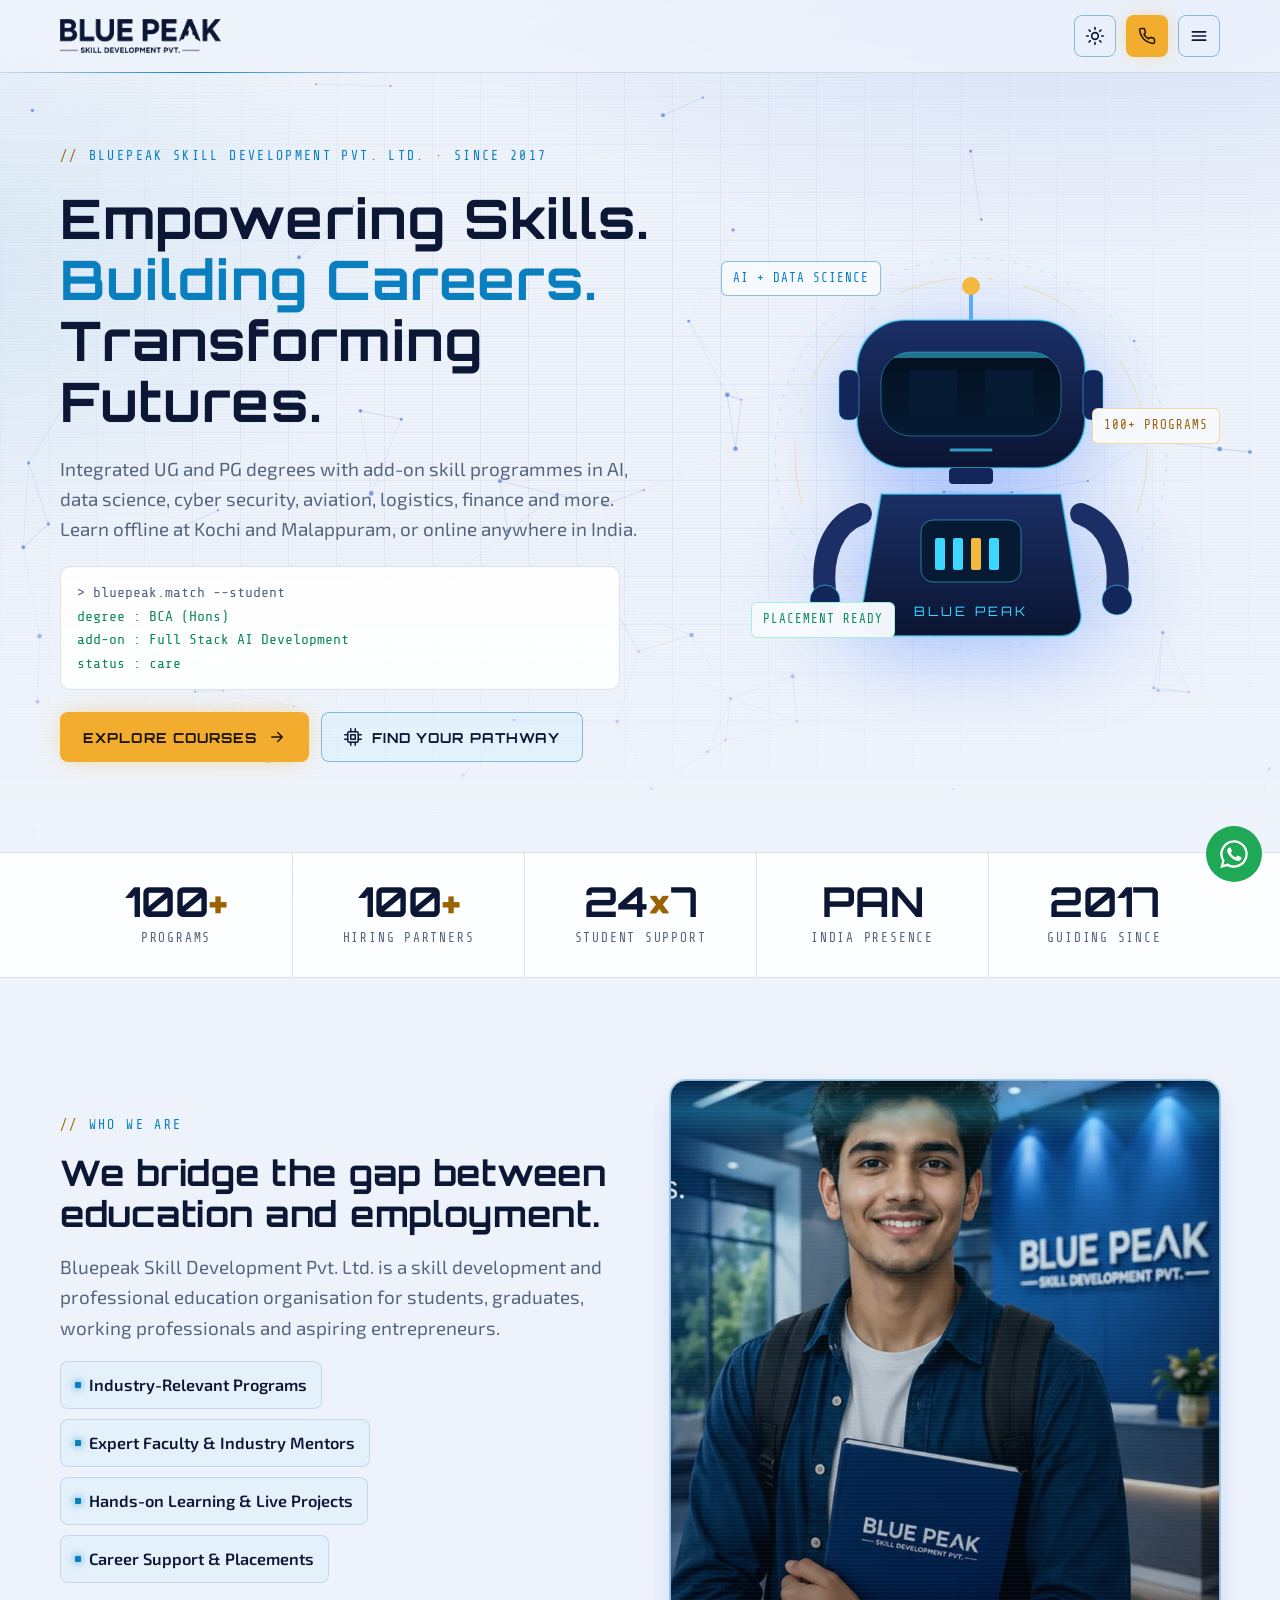
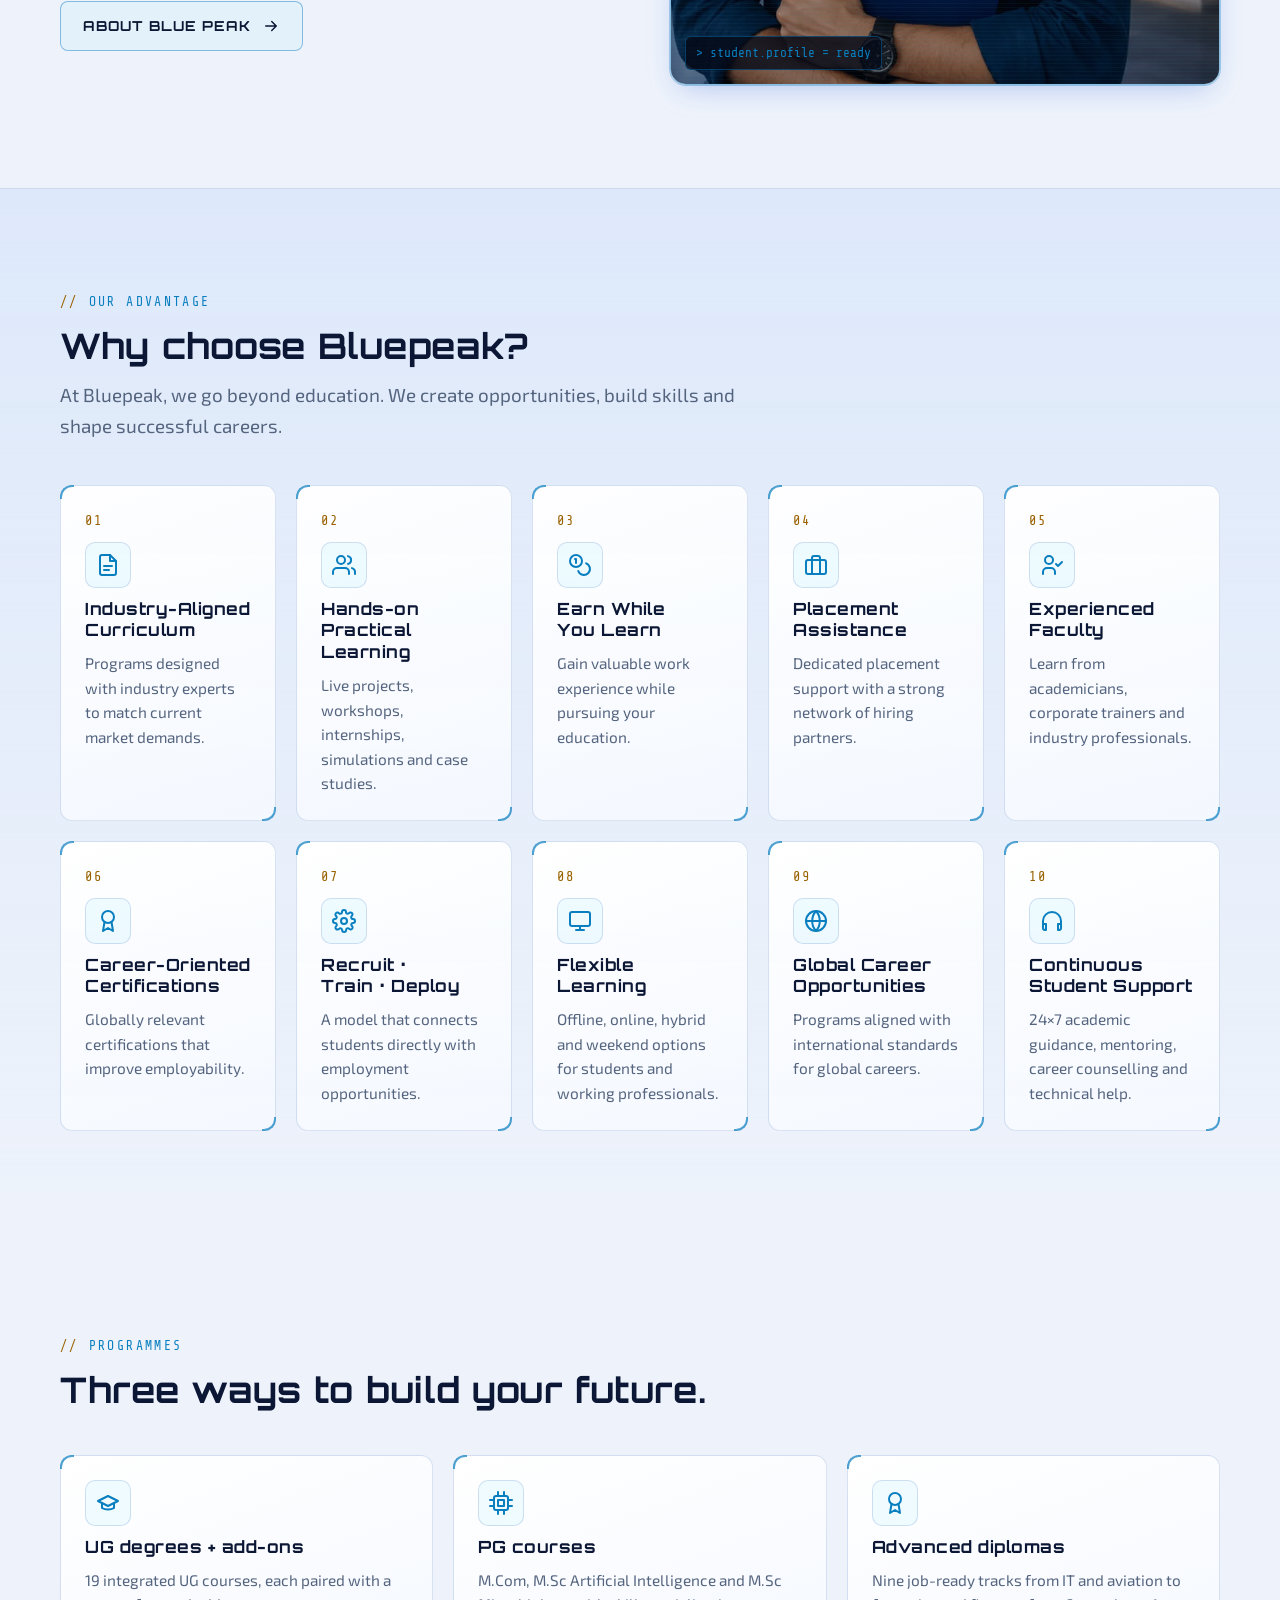
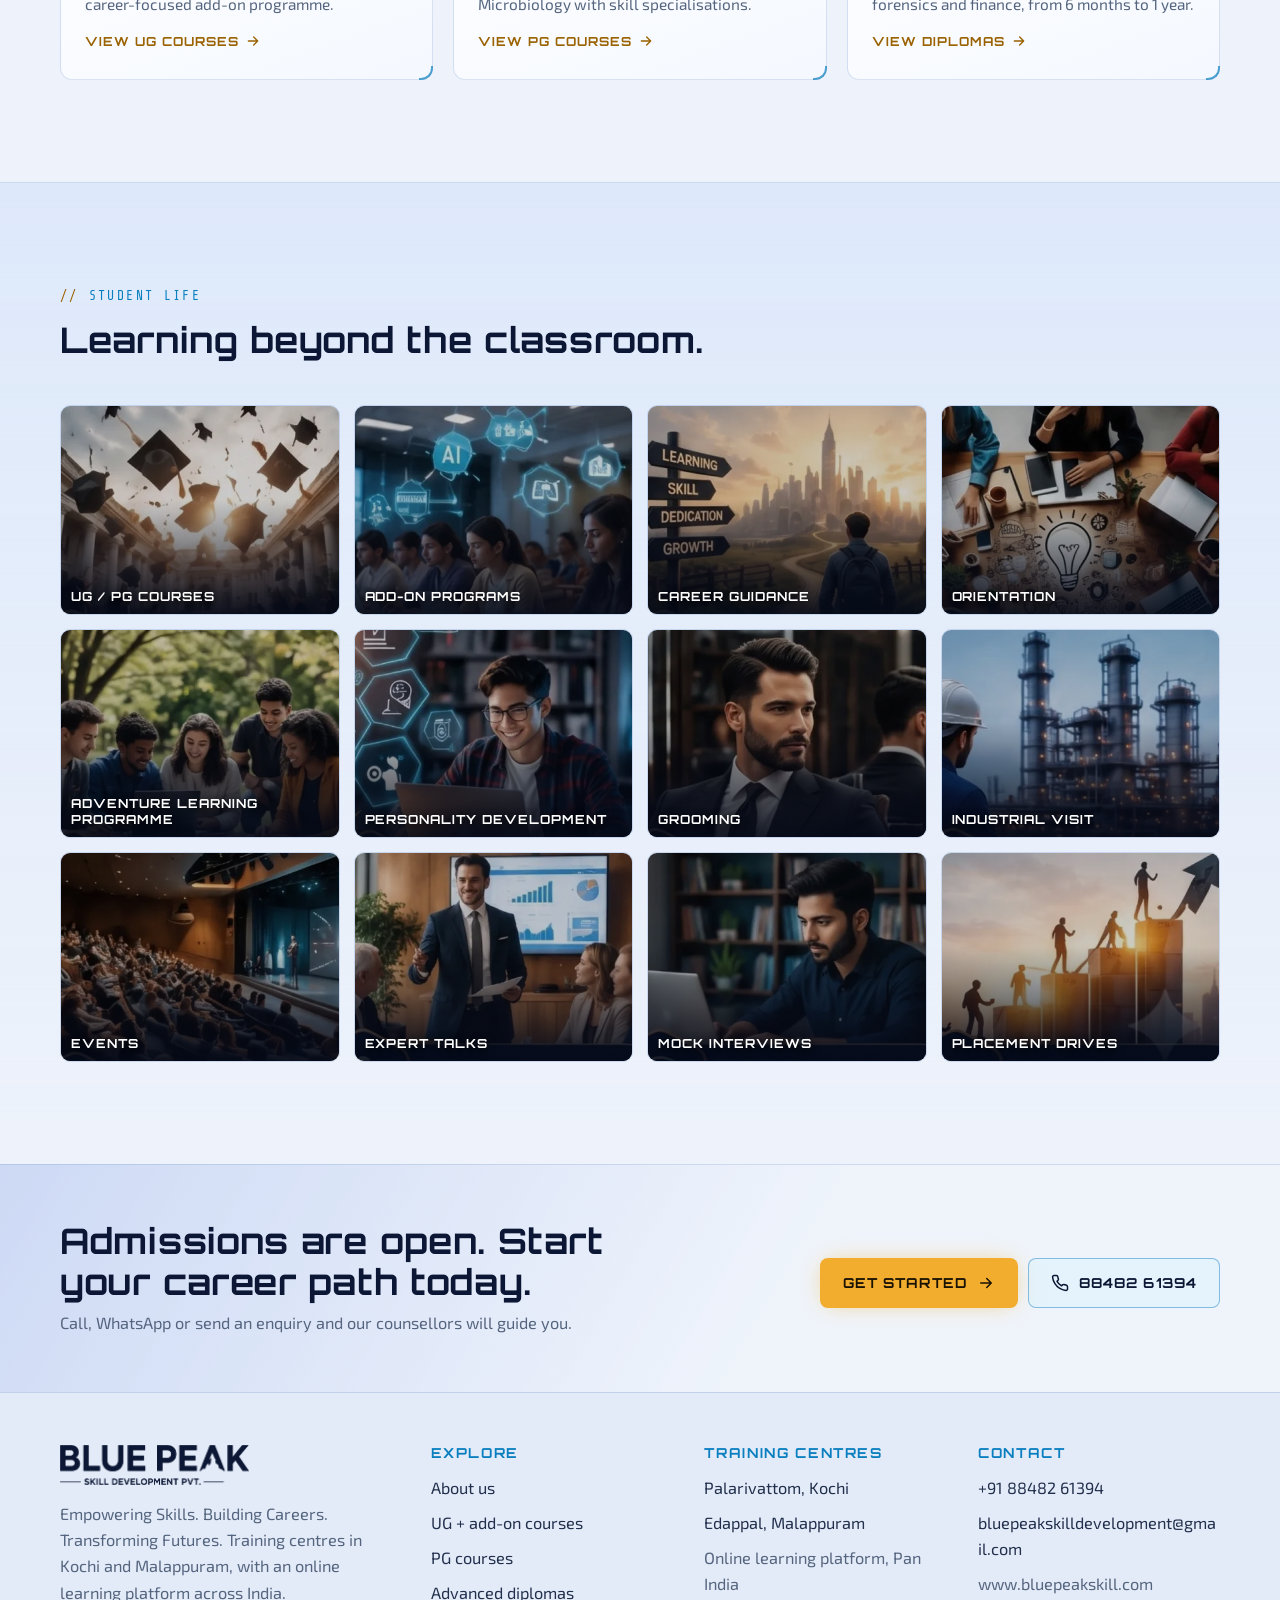
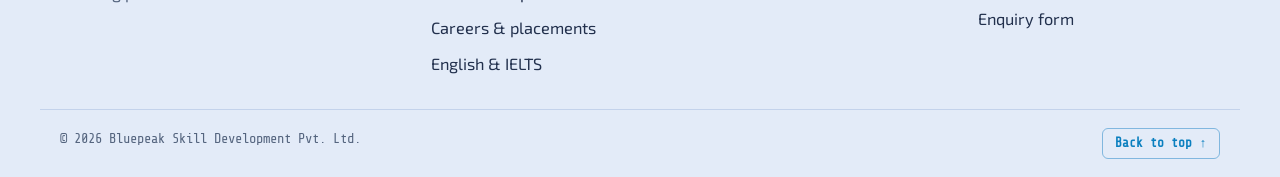
==== commit 032d1cde: "n1" ====
--- a/index.html
+++ b/index.html
@@ -8,7 +8,7 @@
 <meta property="og:title" content="Blue Peak Skill Development | UG, PG &amp; Skill Courses in Kochi and Malappuram">
 <meta property="og:description" content="Integrated UG and PG degrees with add-on skill programmes, advanced diplomas, placement support and English &amp; IELTS training. Offline in Kochi and Malappuram, online across India.">
 <meta name="theme-color" content="#050a18">
-<script>try{if(localStorage.getItem("bp-theme")==="light")document.documentElement.setAttribute("data-theme","light")}catch(e){}</script>
+<script>try{if(localStorage.getItem("bp-theme")!=="dark")document.documentElement.setAttribute("data-theme","light")}catch(e){}</script>
 <link rel="icon" href="data:image/svg+xml,%3Csvg xmlns=%27http://www.w3.org/2000/svg%27 viewBox=%270 0 48 48%27%3E%3Crect width=%2748%27 height=%2748%27 rx=%2710%27 fill=%27%230a1430%27/%3E%3Cpath d=%27M7 37 19 17l6 9 5-7 11 18Z%27 fill=%27%233dd6ff%27/%3E%3C/svg%3E">
 <link rel="preconnect" href="https://fonts.googleapis.com"><link rel="preconnect" href="https://fonts.gstatic.com" crossorigin><link rel="stylesheet" href="https://fonts.googleapis.com/css2?family=Orbitron:wght@500;700;800&family=Exo+2:wght@400;500;600;700&family=Share+Tech+Mono&display=swap">
 <link rel="stylesheet" href="assets/css/style.css">
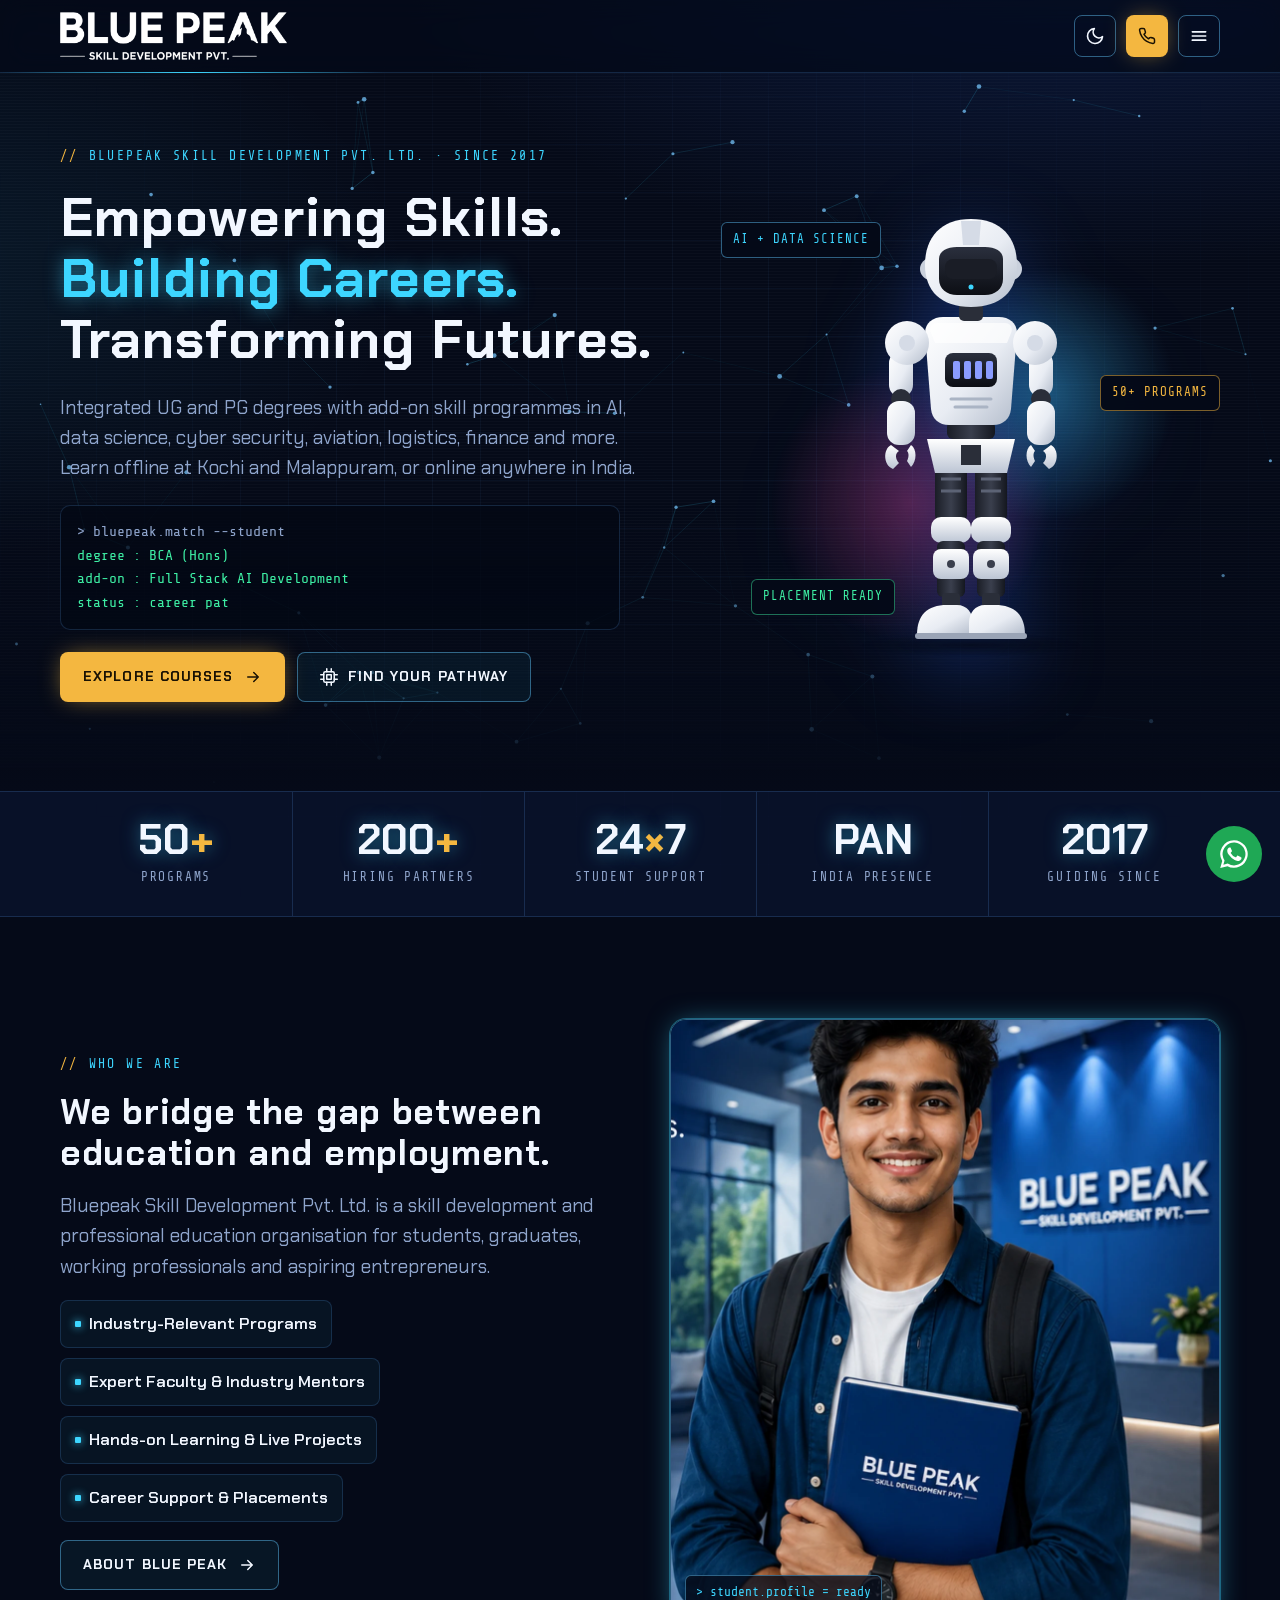
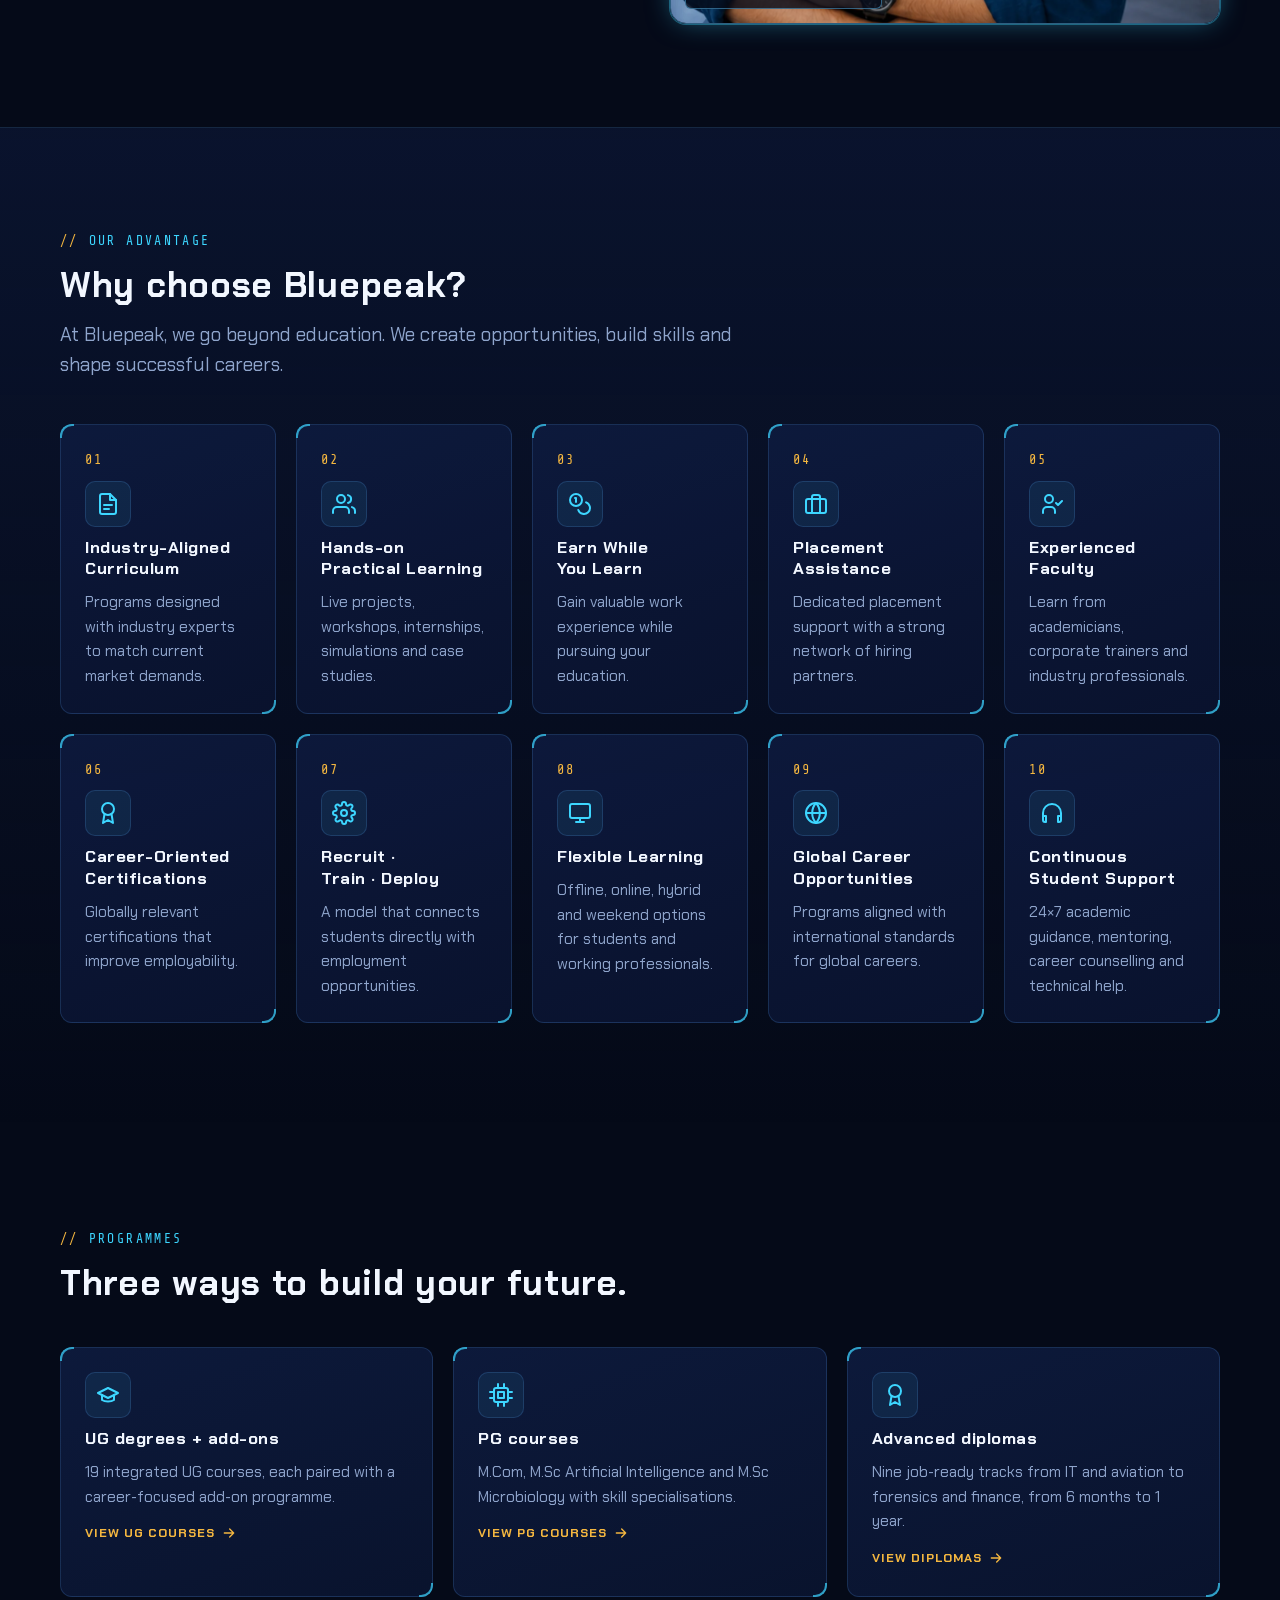
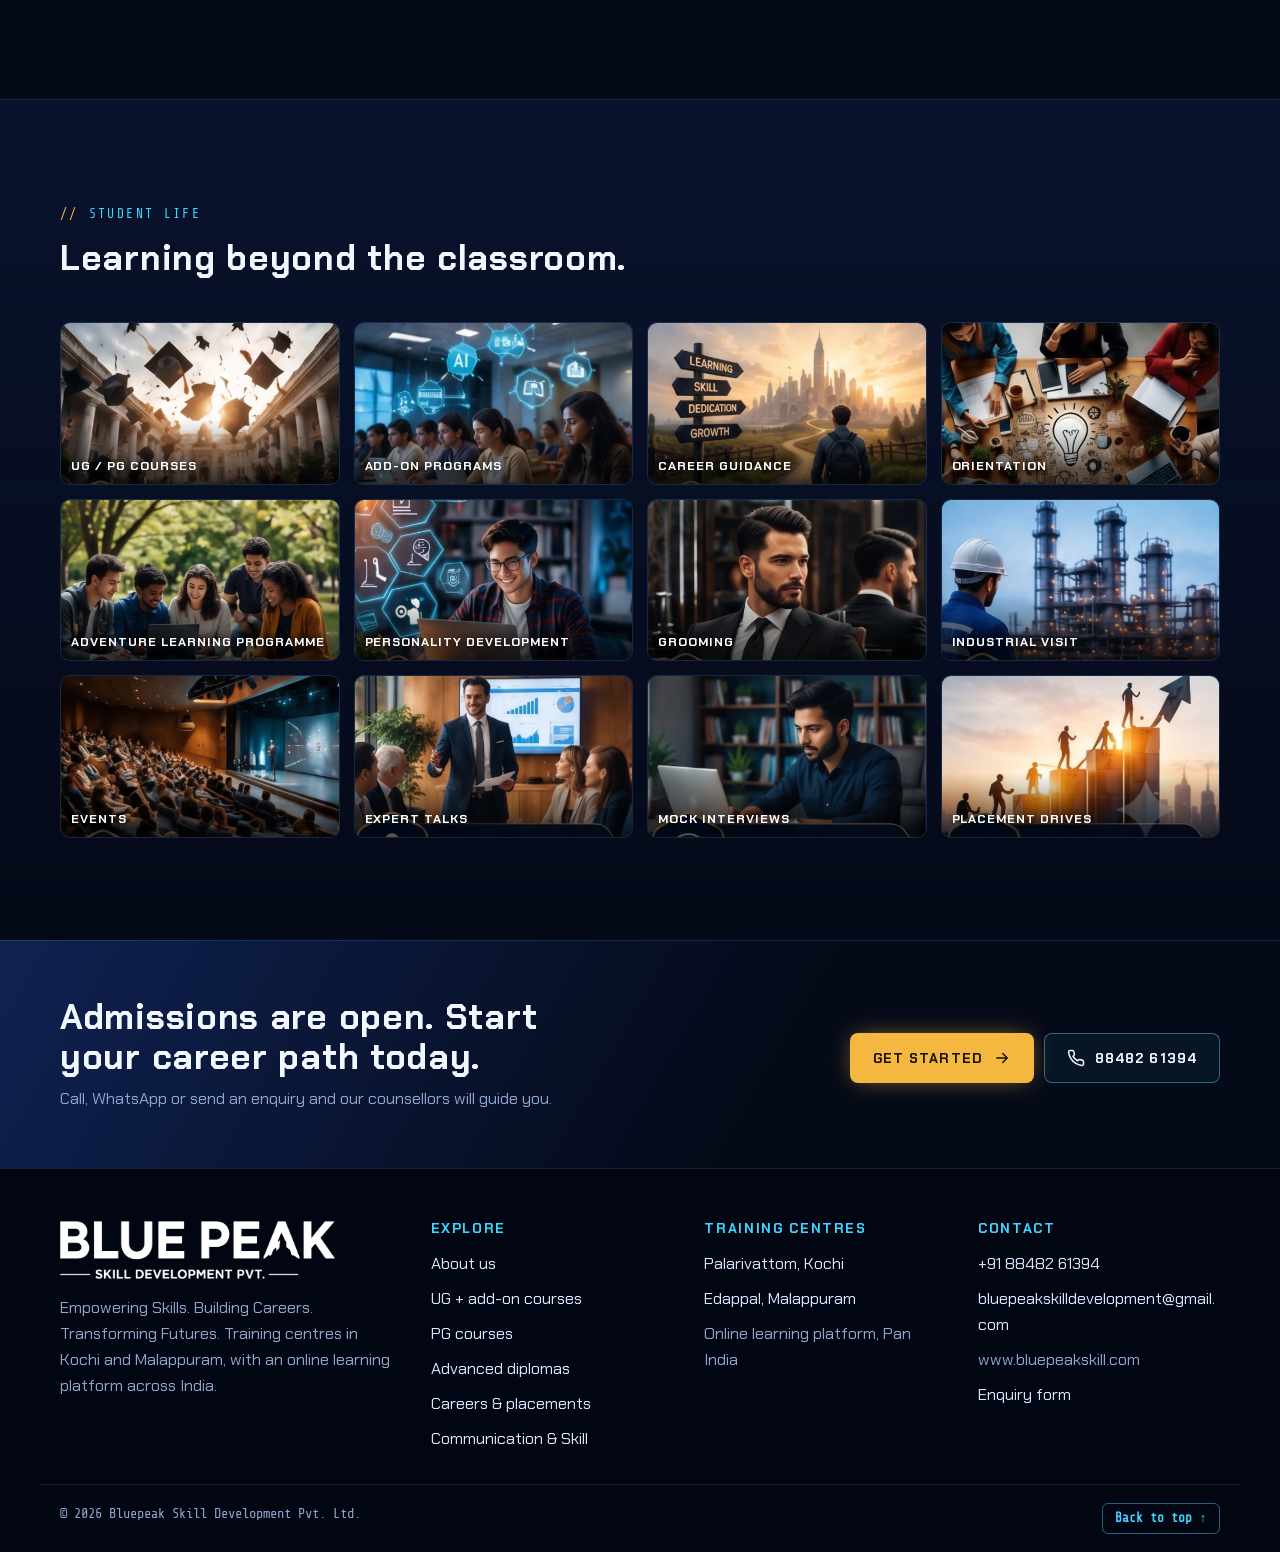
==== commit 40b1941b: "n2" ====
--- a/index.html
+++ b/index.html
@@ -4,13 +4,13 @@
 <meta charset="utf-8">
 <meta name="viewport" content="width=device-width, initial-scale=1, viewport-fit=cover">
 <title>Blue Peak Skill Development | UG, PG &amp; Skill Courses in Kochi and Malappuram</title>
-<meta name="description" content="Integrated UG and PG degrees with add-on skill programmes, advanced diplomas, placement support and English &amp; IELTS training. Offline in Kochi and Malappuram, online across India.">
+<meta name="description" content="Integrated UG and PG degrees with add-on skill programmes, advanced diplomas, placement support and Communication &amp; Skill training. Offline in Kochi and Malappuram, online across India.">
 <meta property="og:title" content="Blue Peak Skill Development | UG, PG &amp; Skill Courses in Kochi and Malappuram">
-<meta property="og:description" content="Integrated UG and PG degrees with add-on skill programmes, advanced diplomas, placement support and English &amp; IELTS training. Offline in Kochi and Malappuram, online across India.">
+<meta property="og:description" content="Integrated UG and PG degrees with add-on skill programmes, advanced diplomas, placement support and Communication &amp; Skill training. Offline in Kochi and Malappuram, online across India.">
 <meta name="theme-color" content="#050a18">
-<script>try{if(localStorage.getItem("bp-theme")!=="dark")document.documentElement.setAttribute("data-theme","light")}catch(e){}</script>
+<script>try{if(localStorage.getItem("bp-theme")==="light")document.documentElement.setAttribute("data-theme","light")}catch(e){}</script>
 <link rel="icon" href="data:image/svg+xml,%3Csvg xmlns=%27http://www.w3.org/2000/svg%27 viewBox=%270 0 48 48%27%3E%3Crect width=%2748%27 height=%2748%27 rx=%2710%27 fill=%27%230a1430%27/%3E%3Cpath d=%27M7 37 19 17l6 9 5-7 11 18Z%27 fill=%27%233dd6ff%27/%3E%3C/svg%3E">
-<link rel="preconnect" href="https://fonts.googleapis.com"><link rel="preconnect" href="https://fonts.gstatic.com" crossorigin><link rel="stylesheet" href="https://fonts.googleapis.com/css2?family=Orbitron:wght@500;700;800&family=Exo+2:wght@400;500;600;700&family=Share+Tech+Mono&display=swap">
+<link rel="preconnect" href="https://fonts.googleapis.com"><link rel="preconnect" href="https://fonts.gstatic.com" crossorigin><link rel="stylesheet" href="https://fonts.googleapis.com/css2?family=Chakra+Petch:ital,wght@0,400;0,500;0,600;0,700;1,400&family=Share+Tech+Mono&display=swap">
 <link rel="stylesheet" href="assets/css/style.css">
 <script type="application/ld+json">{"@context":"https://schema.org","@type":"EducationalOrganization","name":"Bluepeak Skill Development Pvt. Ltd.","url":"https://www.bluepeakskill.com","foundingDate":"2017","email":"bluepeakskilldevelopment@gmail.com","telephone":"+91-8848261394","location":[{"@type":"Place","name":"Palarivattom, Kochi"},{"@type":"Place","name":"Edappal, Malappuram"}]}</script>
 </head>
@@ -19,7 +19,7 @@
 <header class="site-header" id="top">
   <nav class="wrap nav" aria-label="Main">
     <a class="brand" href="index.html" aria-label="Blue Peak Skill Development Pvt. home"><img class="logo logo-dark" src="assets/img/logo-white.png" alt="Blue Peak Skill Development Pvt." width="762" height="161"><img class="logo logo-light" src="assets/img/logo-navy.png" alt="" width="762" height="161"></a>
-    <ul class="nav-links" id="navLinks"><li><a href="index.html" aria-current="page">Home</a></li><li><a href="about.html">About</a></li><li><a href="programmes.html">Programmes</a></li><li><a href="pathway.html">Pathway finder</a></li><li><a href="careers.html">Careers</a></li><li><a href="english.html">English &amp; IELTS</a></li><li><a href="centres.html">Centres</a></li><li><a href="contact.html">Contact</a></li></ul>
+    <ul class="nav-links" id="navLinks"><li><a href="index.html" aria-current="page">Home</a></li><li><a href="about.html">About</a></li><li><a href="programmes.html">Programmes</a></li><li><a href="pathway.html">Pathway finder</a></li><li><a href="careers.html">Careers</a></li><li><a href="english.html">Communication &amp; Skill</a></li><li><a href="centres.html">Centres</a></li><li><a href="contact.html">Contact</a></li></ul>
     <div class="nav-cta">
       <button class="theme-toggle" id="themeToggle" type="button" aria-label="Switch to light mode" title="Switch light / dark mode"><svg class="moon" aria-hidden="true"><use href="#i-moon"/></svg><svg class="sun" aria-hidden="true"><use href="#i-sun"/></svg></button>
       <a class="btn btn-gold btn-call" href="tel:+918848261394" aria-label="Call 88482 61394"><svg aria-hidden="true"><use href="#i-phone"/></svg><span>88482 61394</span></a>
@@ -42,47 +42,90 @@
       </div>
     </div>
     <div class="bot-wrap" aria-hidden="false">
-      <svg class="bot" viewBox="0 0 420 460" role="img" aria-label="Animated Blue Peak AI robot">
+      <svg class="bot humanoid" viewBox="0 0 420 480" role="img" aria-label="Animated white Blue Peak humanoid robot">
   <defs>
-    <linearGradient id="bm" x1="0" y1="0" x2="0" y2="1"><stop offset="0" stop-color="#1b2f66"/><stop offset="1" stop-color="#0b1532"/></linearGradient>
-    <linearGradient id="vz" x1="0" y1="0" x2="0" y2="1"><stop offset="0" stop-color="#03101f"/><stop offset="1" stop-color="#061a33"/></linearGradient>
-    <radialGradient id="eg"><stop offset="0" stop-color="#e9fbff"/><stop offset=".45" stop-color="#3dd6ff"/><stop offset="1" stop-color="#3dd6ff" stop-opacity="0"/></radialGradient>
-    <clipPath id="vclip"><rect x="120" y="128" width="180" height="84" rx="30"/></clipPath>
+    <linearGradient id="h-white" x1="0" y1="0" x2="1" y2="1"><stop offset="0" stop-color="#ffffff"/><stop offset=".55" stop-color="#e8ecf3"/><stop offset="1" stop-color="#b3bccb"/></linearGradient>
+    <linearGradient id="h-white-v" x1="0" y1="0" x2="0" y2="1"><stop offset="0" stop-color="#ffffff"/><stop offset="1" stop-color="#bcc5d4"/></linearGradient>
+    <linearGradient id="h-dark" x1="0" y1="0" x2="1" y2="0"><stop offset="0" stop-color="#1a1d26"/><stop offset=".5" stop-color="#3a3f4d"/><stop offset="1" stop-color="#14171f"/></linearGradient>
+    <linearGradient id="h-visor" x1="0" y1="0" x2="0" y2="1"><stop offset="0" stop-color="#2a2f3d"/><stop offset="1" stop-color="#0c0e14"/></linearGradient>
+    <radialGradient id="h-eye"><stop offset="0" stop-color="#ffffff"/><stop offset=".35" stop-color="#9fb4ff"/><stop offset=".7" stop-color="#8a5cff"/><stop offset="1" stop-color="#8a5cff" stop-opacity="0"/></radialGradient>
+    <radialGradient id="h-glow-l"><stop offset="0" stop-color="#ff3d8a" stop-opacity=".28"/><stop offset="1" stop-color="#ff3d8a" stop-opacity="0"/></radialGradient>
+    <radialGradient id="h-glow-r"><stop offset="0" stop-color="#3dd6ff" stop-opacity=".3"/><stop offset="1" stop-color="#3dd6ff" stop-opacity="0"/></radialGradient>
+    <radialGradient id="h-shadow"><stop offset="0" stop-color="#000" stop-opacity=".45"/><stop offset="1" stop-color="#000" stop-opacity="0"/></radialGradient>
   </defs>
-  <g class="ring" fill="none" stroke="#3dd6ff" stroke-opacity=".35"><circle cx="210" cy="230" r="196" stroke-dasharray="4 10"/></g>
-  <g class="ring r2" fill="none" stroke="#f4b740" stroke-opacity=".35"><circle cx="210" cy="230" r="176" stroke-dasharray="60 30 6 30"/></g>
-  <line x1="210" y1="70" x2="210" y2="96" stroke="#5aa8ff" stroke-width="4"/>
-  <circle class="antenna-tip" cx="210" cy="62" r="9" fill="#f4b740"/>
-  <rect x="96" y="96" width="228" height="148" rx="48" fill="url(#bm)" stroke="#3dd6ff" stroke-opacity=".6" stroke-width="2"/>
-  <rect x="78" y="146" width="20" height="50" rx="8" fill="#13265a" stroke="#3dd6ff" stroke-opacity=".5"/>
-  <rect x="322" y="146" width="20" height="50" rx="8" fill="#13265a" stroke="#3dd6ff" stroke-opacity=".5"/>
-  <rect x="120" y="128" width="180" height="84" rx="30" fill="url(#vz)" stroke="#3dd6ff" stroke-opacity=".4"/>
-  <g clip-path="url(#vclip)">
-    <rect class="visor-scan" x="120" y="126" width="180" height="8" fill="#3dd6ff" opacity=".5"/>
-    <g class="eye"><circle cx="172" cy="170" r="22" fill="url(#eg)"/><circle cx="172" cy="170" r="7" fill="#fff"/><rect class="lid" x="148" y="146" width="48" height="48" fill="#061a33"/></g>
-    <g class="eye"><circle cx="248" cy="170" r="22" fill="url(#eg)"/><circle cx="248" cy="170" r="7" fill="#fff"/><rect class="lid" x="224" y="146" width="48" height="48" fill="#061a33"/></g>
+  <circle cx="150" cy="320" r="140" fill="url(#h-glow-l)"/>
+  <circle cx="288" cy="210" r="128" fill="url(#h-glow-r)"/>
+  <ellipse class="h-shadow" cx="210" cy="462" rx="110" ry="12" fill="url(#h-shadow)"/>
+  <g class="h-body">
+    <!-- legs -->
+    <g>
+      <rect x="174" y="282" width="32" height="58" rx="8" fill="url(#h-dark)"/>
+      <rect x="214" y="282" width="32" height="58" rx="8" fill="url(#h-dark)"/>
+      <path d="M180 296 h20 M180 308 h20 M220 296 h20 M220 308 h20" stroke="#5c6375" stroke-width="3"/>
+      <rect x="170" y="334" width="40" height="26" rx="10" fill="url(#h-white-v)"/>
+      <rect x="210" y="334" width="40" height="26" rx="10" fill="url(#h-white-v)"/>
+      <rect x="176" y="358" width="28" height="56" rx="6" fill="url(#h-dark)"/>
+      <rect x="216" y="358" width="28" height="56" rx="6" fill="url(#h-dark)"/>
+      <rect x="172" y="366" width="36" height="30" rx="8" fill="url(#h-white-v)"/>
+      <rect x="212" y="366" width="36" height="30" rx="8" fill="url(#h-white-v)"/>
+      <circle cx="190" cy="381" r="4" fill="#3a3f4d"/><circle cx="230" cy="381" r="4" fill="#3a3f4d"/>
+      <rect x="181" y="410" width="18" height="16" rx="4" fill="#2a2e39"/><rect x="221" y="410" width="18" height="16" rx="4" fill="#2a2e39"/>
+      <path d="M156 452 C156 432 166 422 186 422 L196 422 C206 422 212 430 212 440 L212 452 Z" fill="url(#h-white)"/>
+      <path d="M208 452 L208 440 C208 430 214 422 224 422 L234 422 C254 422 264 432 264 452 Z" fill="url(#h-white)"/>
+      <rect x="154" y="450" width="60" height="6" rx="3" fill="#9aa4b6"/><rect x="206" y="450" width="60" height="6" rx="3" fill="#9aa4b6"/>
+    </g>
+    <!-- hips + waist -->
+    <rect x="186" y="238" width="48" height="18" rx="6" fill="url(#h-dark)"/>
+    <path d="M166 256 H254 L246 290 H174 Z" fill="url(#h-white-v)"/>
+    <path d="M200 262 H220 V282 H200 Z" fill="#2a2e39"/>
+    <!-- left arm (viewer's left) -->
+    <g class="h-arm-l">
+      <rect x="128" y="168" width="24" height="46" rx="12" fill="url(#h-white)"/>
+      <circle cx="140" cy="216" r="10" fill="#2a2e39"/>
+      <rect x="126" y="218" width="28" height="44" rx="12" fill="url(#h-white)"/>
+      <path d="M130 262 C122 266 122 282 132 286 L138 280 C134 276 134 270 138 268 Z M150 262 C156 266 156 278 150 284 L146 278 C148 274 148 270 146 268 Z" fill="url(#h-white-v)"/>
+    </g>
+    <!-- right arm, waves -->
+    <g class="h-arm-r">
+      <rect x="268" y="168" width="24" height="46" rx="12" fill="url(#h-white)"/>
+      <circle cx="280" cy="216" r="10" fill="#2a2e39"/>
+      <rect x="266" y="218" width="28" height="44" rx="12" fill="url(#h-white)"/>
+      <path d="M270 262 C264 266 264 278 270 284 L274 278 C272 274 272 270 274 268 Z M290 262 C298 266 298 282 288 286 L282 280 C286 276 286 270 282 268 Z" fill="url(#h-white-v)"/>
+    </g>
+    <!-- torso -->
+    <path d="M164 150 C164 140 172 134 182 134 H238 C248 134 256 140 256 150 L250 226 C249 236 242 242 232 242 H188 C178 242 171 236 170 226 Z" fill="url(#h-white)"/>
+    <path d="M176 140 H244 C250 140 252 146 250 150 L246 160 H174 L170 150 C168 146 170 140 176 140 Z" fill="#ffffff" opacity=".7"/>
+    <rect x="184" y="170" width="52" height="34" rx="8" fill="url(#h-visor)"/>
+    <g fill="#8a9cff"><rect class="chest-bar" x="192" y="178" width="7" height="18" rx="2"/><rect class="chest-bar" x="203" y="178" width="7" height="18" rx="2"/><rect class="chest-bar" x="214" y="178" width="7" height="18" rx="2"/><rect class="chest-bar" x="225" y="178" width="7" height="18" rx="2"/></g>
+    <path d="M190 216 H230 M194 224 H226" stroke="#aab4c4" stroke-width="3" stroke-linecap="round"/>
+    <!-- shoulders -->
+    <circle cx="146" cy="160" r="22" fill="url(#h-white)"/>
+    <circle cx="274" cy="160" r="22" fill="url(#h-white)"/>
+    <circle cx="146" cy="160" r="8" fill="#d5dbe6"/><circle cx="274" cy="160" r="8" fill="#d5dbe6"/>
+    <!-- neck + head -->
+    <rect x="198" y="118" width="24" height="20" rx="5" fill="#2a2e39"/>
+    <g class="h-head">
+      <circle cx="170" cy="86" r="11" fill="#c9d0dc"/><circle cx="250" cy="86" r="11" fill="#c9d0dc"/>
+      <path d="M210 36 C240 36 256 54 256 82 C256 108 240 124 210 124 C180 124 164 108 164 82 C164 54 180 36 210 36 Z" fill="url(#h-white)"/>
+      <path d="M200 38 H220 L218 62 H202 Z" fill="#d5dbe6"/>
+      <path d="M178 76 C178 68 186 64 196 64 H224 C234 64 242 68 242 76 V96 C242 106 234 112 224 112 H196 C186 112 178 106 178 96 Z" fill="url(#h-visor)"/>
+      <g class="eye"><ellipse cx="196" cy="86" rx="10" ry="7" fill="url(#h-eye)"/><circle cx="196" cy="86" r="2.6" fill="#fff"/></g>
+      <g class="eye"><ellipse cx="224" cy="86" rx="10" ry="7" fill="url(#h-eye)"/><circle cx="224" cy="86" r="2.6" fill="#fff"/></g>
+      <rect class="lid" x="184" y="76" width="52" height="20" rx="8" fill="#1a1d26"/>
+      <circle class="antenna-tip" cx="210" cy="104" r="2.5" fill="#3dd6ff"/>
+    </g>
   </g>
-  <path d="M190 226h40" stroke="#3dd6ff" stroke-width="3" stroke-linecap="round" opacity=".7"/>
-  <rect x="188" y="244" width="44" height="16" rx="4" fill="#13265a"/>
-  <path d="M120 270h180l20 120a20 20 0 0 1-20 22H120a20 20 0 0 1-20-22Z" fill="url(#bm)" stroke="#3dd6ff" stroke-opacity=".6" stroke-width="2"/>
-  <rect x="160" y="296" width="100" height="62" rx="12" fill="#061a33" stroke="#3dd6ff" stroke-opacity=".5"/>
-  <g fill="#3dd6ff"><rect class="chest-bar" x="174" y="314" width="10" height="32" rx="2"/><rect class="chest-bar" x="192" y="314" width="10" height="32" rx="2"/><rect class="chest-bar" x="210" y="314" width="10" height="32" rx="2" fill="#f4b740"/><rect class="chest-bar" x="228" y="314" width="10" height="32" rx="2"/></g>
-  <path d="M100 290c-28 10-40 40-36 78" stroke="#1b2f66" stroke-width="22" stroke-linecap="round" fill="none"/>
-  <path d="M320 290c28 10 40 40 36 78" stroke="#1b2f66" stroke-width="22" stroke-linecap="round" fill="none"/>
-  <circle cx="64" cy="376" r="15" fill="#13265a" stroke="#3dd6ff" stroke-opacity=".6"/>
-  <circle cx="356" cy="376" r="15" fill="#13265a" stroke="#3dd6ff" stroke-opacity=".6"/>
-  <text x="210" y="392" text-anchor="middle" font-family="Orbitron, sans-serif" font-size="13" fill="#3dd6ff" letter-spacing="3">BLUE PEAK</text>
 </svg>
       <span class="bot-chip c1">AI + DATA SCIENCE</span>
-      <span class="bot-chip c2">100+ PROGRAMS</span>
+      <span class="bot-chip c2">50+ PROGRAMS</span>
       <span class="bot-chip c3">PLACEMENT READY</span>
     </div>
   </div>
 </section>
 <section class="stats" aria-label="Key highlights">
   <div class="wrap stats-grid">
-    <div class="stat"><b><span data-count="100">100</span><em>+</em></b><span>Programs</span></div>
-    <div class="stat"><b><span data-count="100">100</span><em>+</em></b><span>Hiring partners</span></div>
+    <div class="stat"><b><span data-count="50">50</span><em>+</em></b><span>Programs</span></div>
+    <div class="stat"><b><span data-count="200">200</span><em>+</em></b><span>Hiring partners</span></div>
     <div class="stat"><b>24<em>&times;</em>7</b><span>Student support</span></div>
     <div class="stat"><b>PAN</b><span>India presence</span></div>
     <div class="stat"><b>2017</b><span>Guiding since</span></div>
@@ -136,7 +179,7 @@
       <a class="brand brand-foot" href="index.html" aria-label="Blue Peak Skill Development Pvt. home"><img class="logo logo-dark" src="assets/img/logo-white.png" alt="Blue Peak Skill Development Pvt." width="762" height="161"><img class="logo logo-light" src="assets/img/logo-navy.png" alt="" width="762" height="161"></a>
       <p>Empowering Skills. Building Careers. Transforming Futures. Training centres in Kochi and Malappuram, with an online learning platform across India.</p>
     </div>
-    <div><h4>Explore</h4><ul><li><a href="about.html">About us</a></li><li><a href="programmes.html#ug">UG + add-on courses</a></li><li><a href="programmes.html#pg">PG courses</a></li><li><a href="programmes.html#dip">Advanced diplomas</a></li><li><a href="careers.html">Careers &amp; placements</a></li><li><a href="english.html">English &amp; IELTS</a></li></ul></div>
+    <div><h4>Explore</h4><ul><li><a href="about.html">About us</a></li><li><a href="programmes.html#ug">UG + add-on courses</a></li><li><a href="programmes.html#pg">PG courses</a></li><li><a href="programmes.html#dip">Advanced diplomas</a></li><li><a href="careers.html">Careers &amp; placements</a></li><li><a href="english.html">Communication &amp; Skill</a></li></ul></div>
     <div><h4>Training centres</h4><ul><li><a href="centres.html">Palarivattom, Kochi</a></li><li><a href="centres.html">Edappal, Malappuram</a></li><li>Online learning platform, Pan India</li></ul></div>
     <div><h4>Contact</h4><ul><li><a href="tel:+918848261394">+91 88482 61394</a></li><li><a href="mailto:bluepeakskilldevelopment@gmail.com">bluepeakskilldevelopment@gmail.com</a></li><li>www.bluepeakskill.com</li><li><a href="contact.html">Enquiry form</a></li></ul></div>
   </div>
--- a/assets/css/style.css
+++ b/assets/css/style.css
@@ -38,8 +38,8 @@
   --net-node: rgba(120, 200, 255, .8);
   --net-hot: rgba(244, 183, 64, .95);
 
-  --f-display: "Orbitron", "Eurostile", "Segoe UI", system-ui, sans-serif;
-  --f-body: "Exo 2", "Segoe UI", system-ui, -apple-system, sans-serif;
+  --f-display: "Chakra Petch", "Eurostile", "Segoe UI", system-ui, sans-serif;
+  --f-body: "Chakra Petch", "Segoe UI", system-ui, -apple-system, sans-serif;
   --f-mono: "Share Tech Mono", ui-monospace, "SFMono-Regular", Menlo, monospace;
 
   --step--1: .875rem;
@@ -240,6 +240,15 @@
 .bot .chest-bar { animation: eq 1.2s ease-in-out infinite; transform-origin: bottom; transform-box: fill-box; }
 .bot .chest-bar:nth-child(2) { animation-delay: .2s; } .bot .chest-bar:nth-child(3) { animation-delay: .4s; } .bot .chest-bar:nth-child(4) { animation-delay: .6s; }
 @keyframes eq { 50% { transform: scaleY(.35); } }
+/* humanoid robot: arm wave, head tilt, floor shadow */
+.bot.humanoid .h-arm-r { transform-origin: 274px 160px; animation: wave 7s ease-in-out infinite; }
+.bot.humanoid .h-arm-l { transform-origin: 146px 160px; animation: sway 7s ease-in-out infinite; }
+.bot.humanoid .h-head { transform-origin: 210px 124px; animation: tilt 7s ease-in-out infinite; }
+.bot.humanoid .h-shadow { transform-origin: 210px 462px; animation: shadow 5s ease-in-out infinite; }
+@keyframes wave { 0%, 55%, 100% { transform: rotate(0); } 64% { transform: rotate(-150deg); } 70% { transform: rotate(-130deg); } 76% { transform: rotate(-150deg); } 82% { transform: rotate(-130deg); } 90% { transform: rotate(0); } }
+@keyframes sway { 0%, 100% { transform: rotate(0); } 50% { transform: rotate(4deg); } }
+@keyframes tilt { 0%, 50%, 100% { transform: rotate(0); } 66%, 84% { transform: rotate(-6deg); } }
+@keyframes shadow { 50% { transform: scale(.85); opacity: .7; } }
 .bot-chip { position: absolute; font-family: var(--f-mono); font-size: .78rem; letter-spacing: .08em; padding: 7px 11px; border-radius: 6px; background: var(--glass-solid); border: 1px solid var(--line-strong); color: var(--cyan); white-space: nowrap; animation: hover 6s ease-in-out infinite; }
 .bot-chip.c1 { top: 8%; left: 0; } .bot-chip.c2 { top: 40%; right: 0; animation-delay: -2s; color: var(--gold-ink); border-color: rgba(244,183,64,.5); } .bot-chip.c3 { bottom: 10%; left: 6%; animation-delay: -4s; color: var(--ok); border-color: rgba(62,240,165,.45); }
 
@@ -268,9 +277,9 @@
 .stack { display: grid; gap: 18px; }
 .lead { color: var(--muted); font-size: var(--step-1); }
 .holo { position: relative; border-radius: 16px; overflow: hidden; border: 1px solid var(--line-strong); box-shadow: var(--glow); }
-.holo img { width: 100%; height: 100%; object-fit: cover; filter: saturate(.9) contrast(1.05); }
-.holo::after { content: ""; position: absolute; inset: 0; background: linear-gradient(180deg, rgba(61,214,255,.08), rgba(5,10,24,.35)), repeating-linear-gradient(0deg, rgba(61,214,255,.06) 0 1px, transparent 1px 4px); pointer-events: none; }
-.holo .scan { position: absolute; left: 0; right: 0; height: 60px; background: linear-gradient(180deg, transparent, rgba(61, 214, 255, .25), transparent); animation: scany 4s linear infinite; z-index: 1; }
+.holo img { width: 100%; height: 100%; object-fit: cover; display: block; }
+
+.holo .scan { display: none; }
 @keyframes scany { from { top: -60px; } to { top: 100%; } }
 .holo-tag { position: absolute; z-index: 2; left: 14px; bottom: 14px; font-family: var(--f-mono); font-size: .8rem; color: var(--cyan); background: rgba(5,10,24,.8); border: 1px solid var(--line-strong); border-radius: 6px; padding: 6px 10px; }
 
@@ -327,7 +336,7 @@
 
 /* Diploma cards */
 .dip-grid { display: grid; grid-template-columns: repeat(3, 1fr); gap: 18px; }
-.dip { overflow: hidden; display: grid; grid-template-rows: 150px auto 1fr; }
+.dip { overflow: hidden; display: grid; grid-template-rows: auto auto 1fr; }
 .dip[hidden] { display: none; }
 .dip .holo { border: 0; border-radius: 0; box-shadow: none; border-bottom: 1px solid var(--line); }
 .dip .holo img { object-position: center 30%; }
@@ -379,11 +388,11 @@
 
 /* Gallery */
 .gallery { display: grid; grid-template-columns: repeat(4, 1fr); gap: 14px; }
-.tile { position: relative; overflow: hidden; border-radius: 10px; border: 1px solid var(--line); aspect-ratio: 4 / 3; max-width: 100%; }
-.tile img { width: 100%; height: 100%; object-fit: cover; object-position: center top; transition: transform .6s, filter .4s; filter: saturate(.85) brightness(.8); }
-.tile:hover img { transform: scale(1.06); filter: saturate(1) brightness(.95); }
+.tile { position: relative; overflow: hidden; border-radius: 10px; border: 1px solid var(--line); aspect-ratio: 16 / 9.3; max-width: 100%; }
+.tile img { width: 100%; height: 100%; object-fit: cover; object-position: center top; transition: transform .6s; }
+.tile:hover img { transform: scale(1.04); }
 .tile span { position: absolute; left: 10px; bottom: 10px; right: 10px; font: 700 .78rem var(--f-display); letter-spacing: .08em; text-transform: uppercase; color: #fff; text-shadow: 0 2px 8px #000; }
-.tile::after { content: ""; position: absolute; inset: 0; background: linear-gradient(180deg, transparent 45%, rgba(5,10,24,.9)); }
+.tile::after { content: ""; position: absolute; inset: 0; background: linear-gradient(180deg, transparent 60%, rgba(0,0,0,.65)); }
 .tile span { z-index: 1; }
 
 /* Certificates */
@@ -509,17 +518,21 @@
 .reveal-ready .reveal.in { opacity: 1; transform: none; }
 
 /* Logo image: white on dark, navy on light */
-.brand .logo { height: 34px; width: auto; flex: none; }
-.brand-foot .logo { height: 40px; }
+.brand .logo { height: 48px; width: auto; flex: none; }
+.brand-foot .logo { height: 58px; }
 .logo-light { display: none; }
 :root[data-theme="light"] .logo-dark { display: none; }
 :root[data-theme="light"] .logo-light { display: block; }
-@media (max-width: 640px) { .site-header .brand .logo { height: 26px; } }
+@media (max-width: 640px) { .site-header .brand .logo { height: 38px; } }
 
 /* Course cards carry a photo */
-.course { padding: 0; overflow: hidden; grid-template-rows: 140px auto 1fr auto; }
+.course { padding: 0; overflow: hidden; grid-template-rows: auto auto 1fr auto; }
 .course > .holo { border: 0; border-radius: 0; box-shadow: none; border-bottom: 1px solid var(--line); }
 .course > .holo img { object-position: center 35%; }
+/* card photos: whole image shown, soft blurred copy fills the spare space */
+.holo.fit { aspect-ratio: 16 / 10; background: #0b1224; }
+.holo.fit img { position: relative; object-fit: contain; object-position: center; }
+.holo.fit img.fill { position: absolute; inset: -24px; width: calc(100% + 48px); height: calc(100% + 48px); object-fit: cover; filter: blur(16px) brightness(.7); }
 .course > .course-top, .course > .addon-list { padding-inline: 22px; }
 .course > .course-top { padding-top: 4px; }
 .course > .course-foot { margin: 0 22px 20px; }
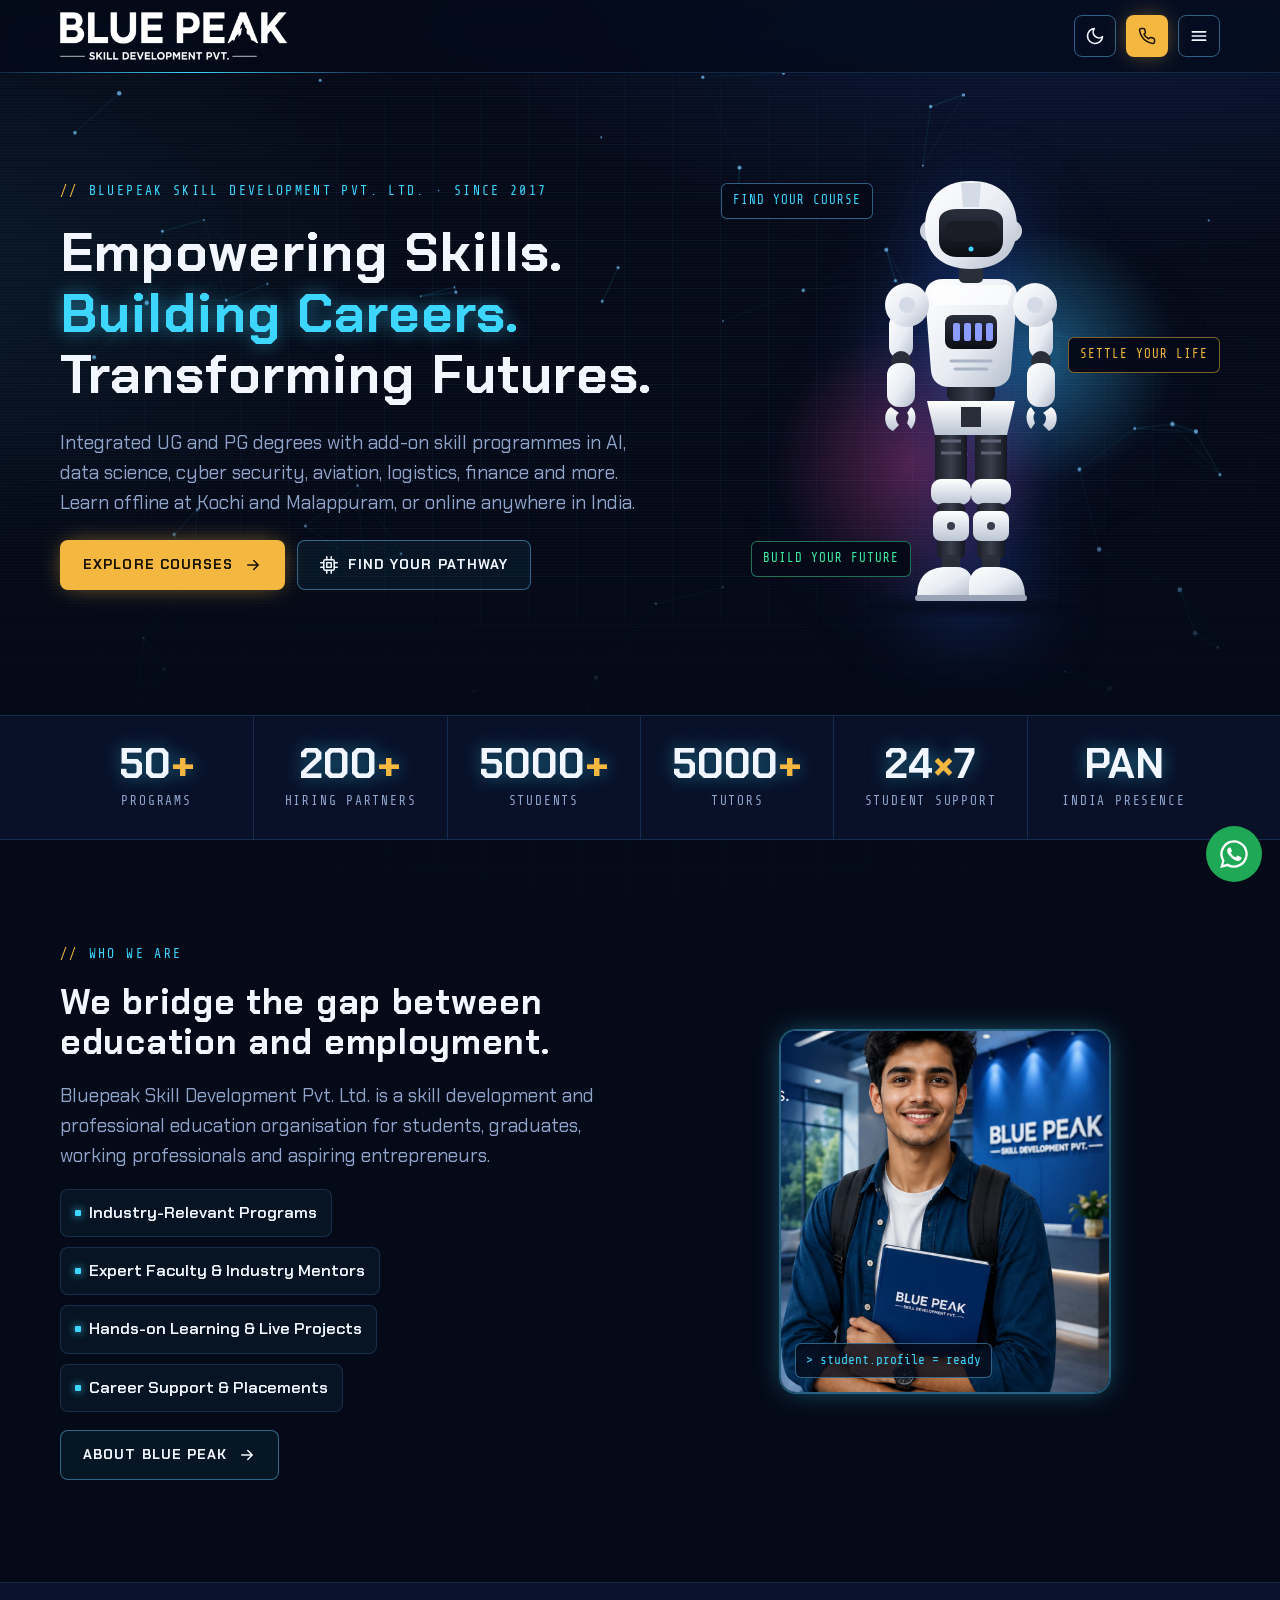
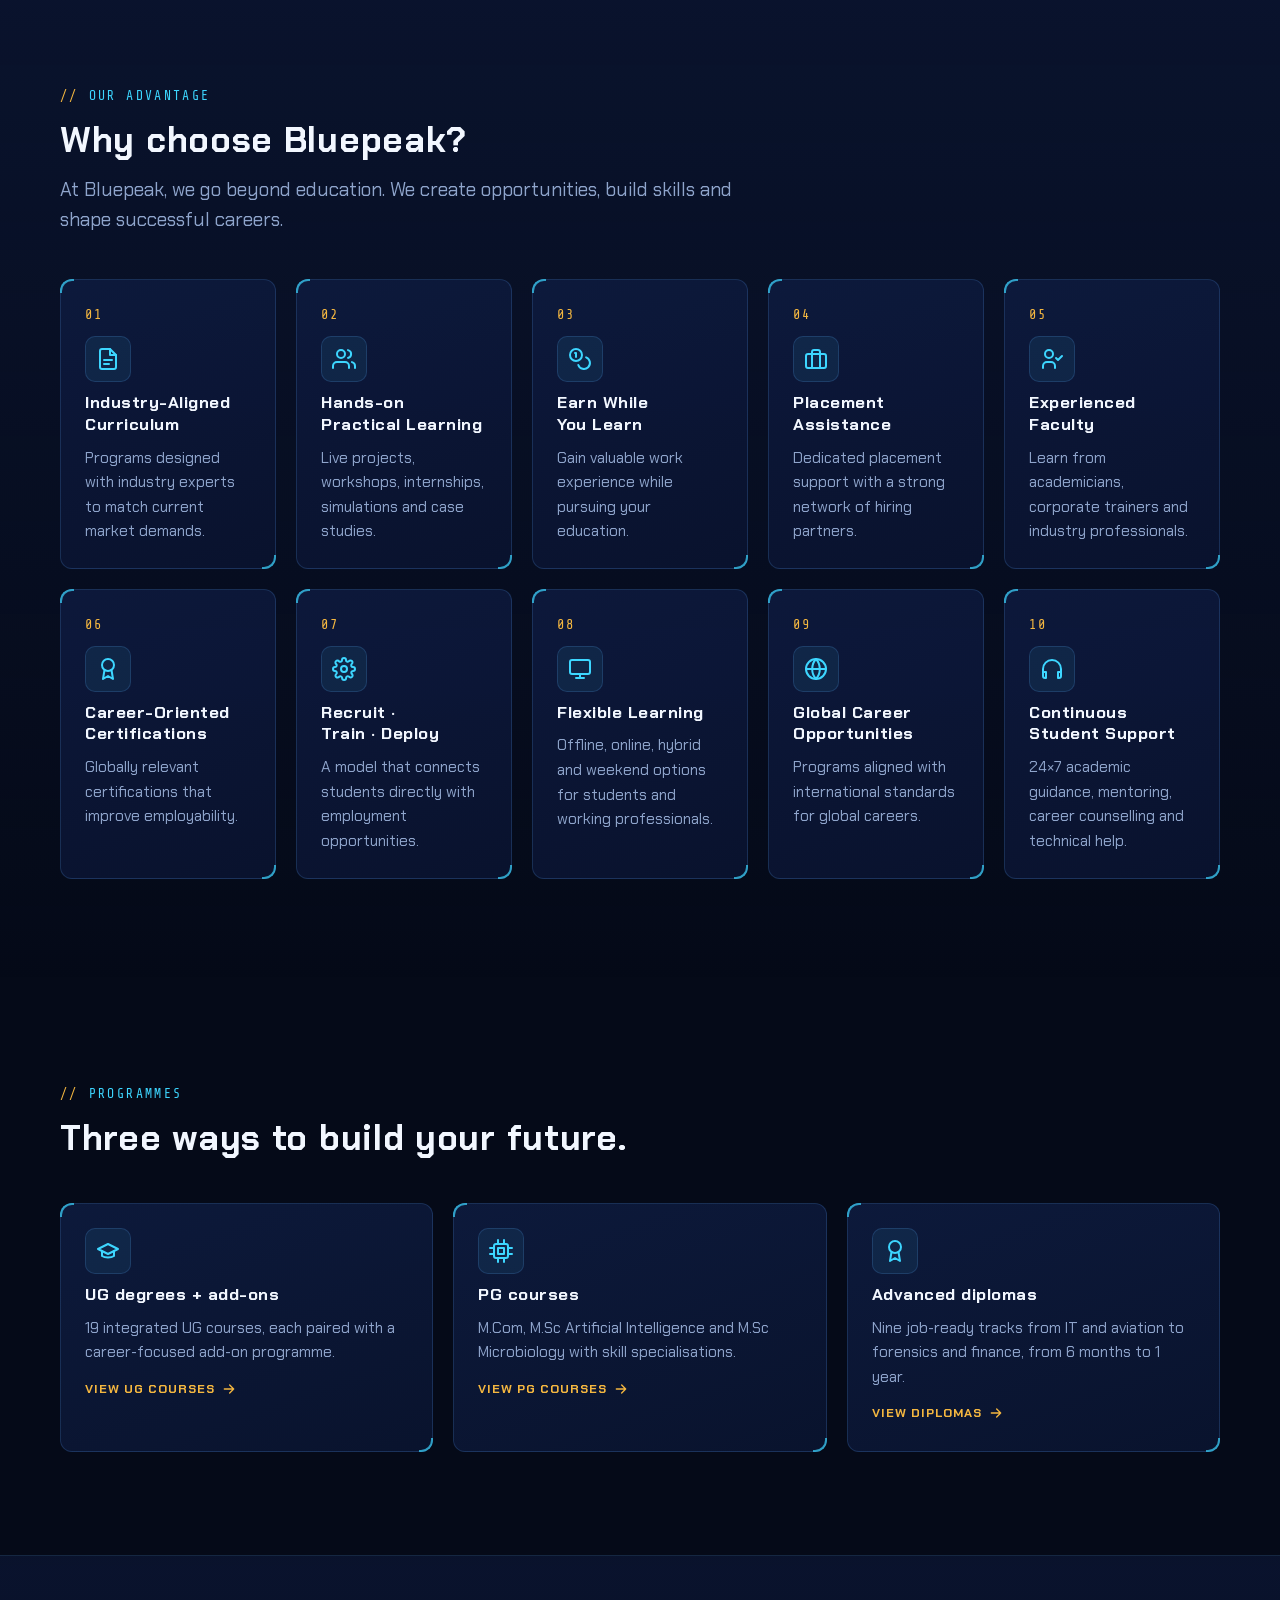
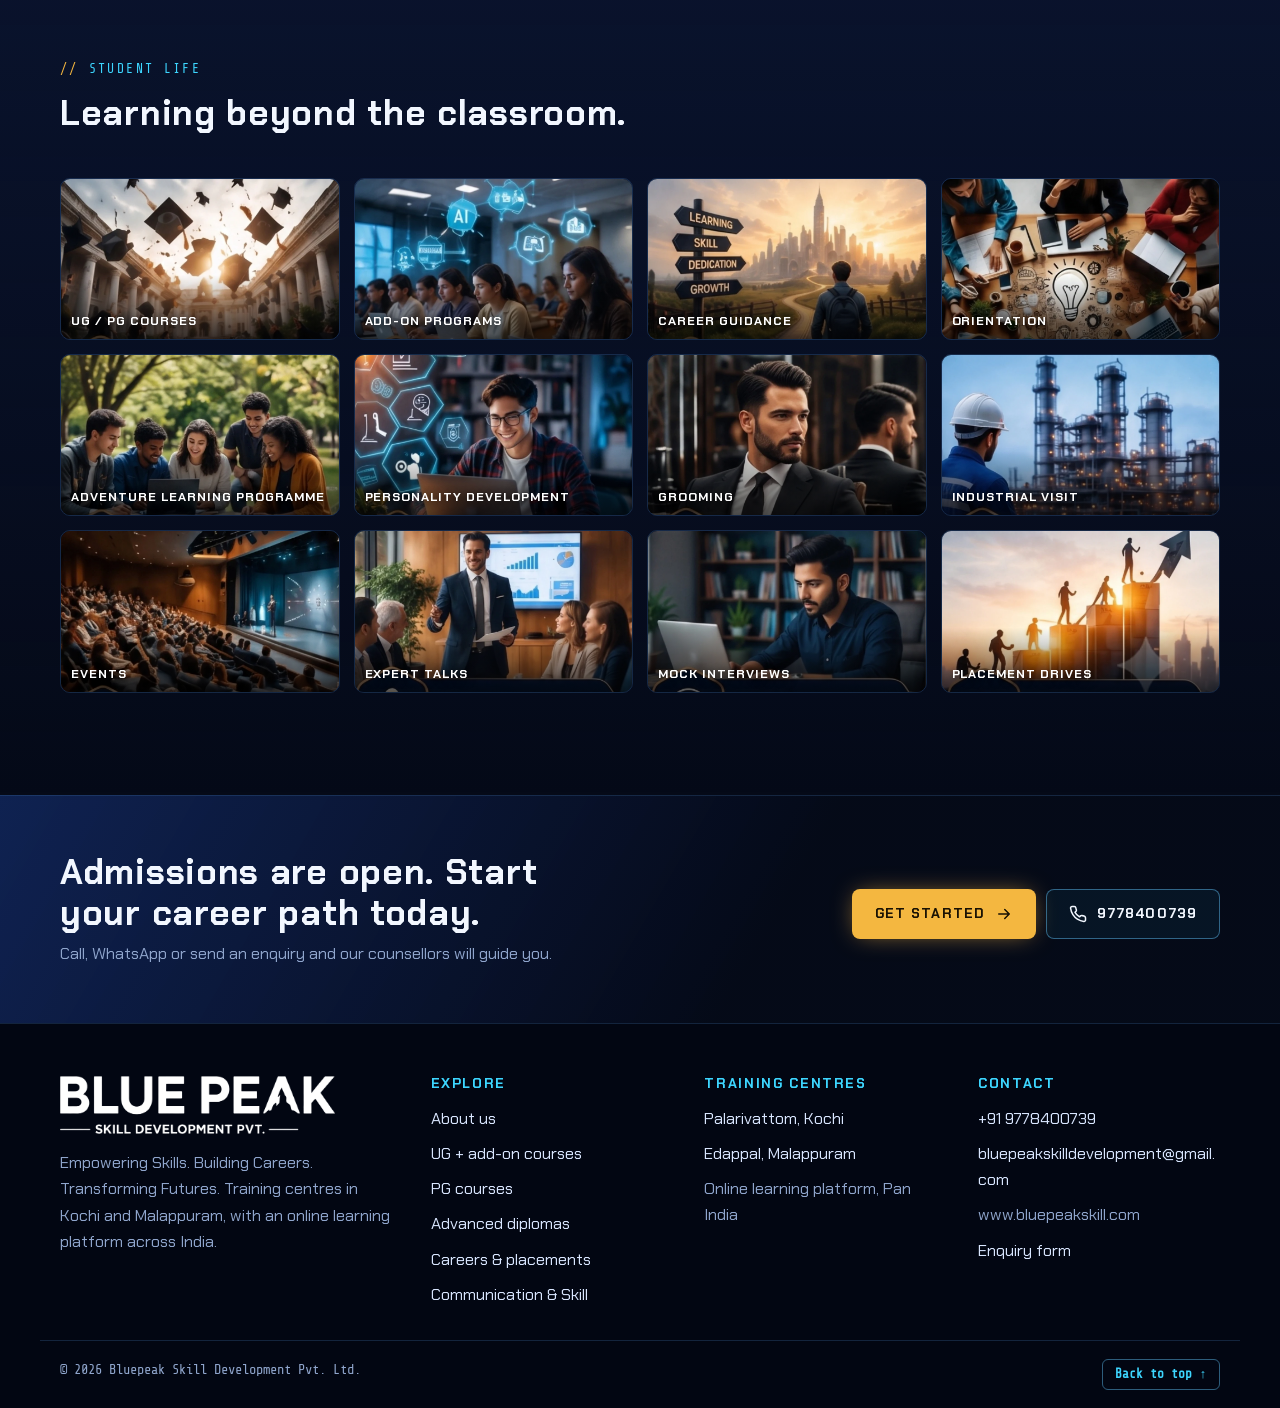
==== commit e460f643: "n2" ====
--- a/index.html
+++ b/index.html
@@ -12,7 +12,7 @@
 <link rel="icon" href="data:image/svg+xml,%3Csvg xmlns=%27http://www.w3.org/2000/svg%27 viewBox=%270 0 48 48%27%3E%3Crect width=%2748%27 height=%2748%27 rx=%2710%27 fill=%27%230a1430%27/%3E%3Cpath d=%27M7 37 19 17l6 9 5-7 11 18Z%27 fill=%27%233dd6ff%27/%3E%3C/svg%3E">
 <link rel="preconnect" href="https://fonts.googleapis.com"><link rel="preconnect" href="https://fonts.gstatic.com" crossorigin><link rel="stylesheet" href="https://fonts.googleapis.com/css2?family=Chakra+Petch:ital,wght@0,400;0,500;0,600;0,700;1,400&family=Share+Tech+Mono&display=swap">
 <link rel="stylesheet" href="assets/css/style.css">
-<script type="application/ld+json">{"@context":"https://schema.org","@type":"EducationalOrganization","name":"Bluepeak Skill Development Pvt. Ltd.","url":"https://www.bluepeakskill.com","foundingDate":"2017","email":"bluepeakskilldevelopment@gmail.com","telephone":"+91-8848261394","location":[{"@type":"Place","name":"Palarivattom, Kochi"},{"@type":"Place","name":"Edappal, Malappuram"}]}</script>
+<script type="application/ld+json">{"@context":"https://schema.org","@type":"EducationalOrganization","name":"Bluepeak Skill Development Pvt. Ltd.","url":"https://www.bluepeakskill.com","foundingDate":"2017","email":"bluepeakskilldevelopment@gmail.com","telephone":"+91-9778400739","location":[{"@type":"Place","name":"Palarivattom, Kochi"},{"@type":"Place","name":"Edappal, Malappuram"}]}</script>
 </head>
 <body>
 <svg width="0" height="0" style="position:absolute" aria-hidden="true"><symbol id="i-phone" viewBox="0 0 24 24"><g fill="none" stroke="currentColor" stroke-width="2" stroke-linecap="round" stroke-linejoin="round"><path d="M22 16.9v3a2 2 0 0 1-2.2 2 19.8 19.8 0 0 1-8.6-3.1 19.5 19.5 0 0 1-6-6A19.8 19.8 0 0 1 2.1 4.2 2 2 0 0 1 4.1 2h3a2 2 0 0 1 2 1.7c.1.9.4 1.8.7 2.7a2 2 0 0 1-.5 2.1L8 9.8a16 16 0 0 0 6 6l1.3-1.3a2 2 0 0 1 2.1-.4c.9.3 1.8.6 2.7.7a2 2 0 0 1 1.7 2Z"/></g></symbol><symbol id="i-mail" viewBox="0 0 24 24"><g fill="none" stroke="currentColor" stroke-width="2" stroke-linecap="round" stroke-linejoin="round"><rect x="2" y="4" width="20" height="16" rx="2"/><path d="m22 7-10 6L2 7"/></g></symbol><symbol id="i-pin" viewBox="0 0 24 24"><g fill="none" stroke="currentColor" stroke-width="2" stroke-linecap="round" stroke-linejoin="round"><path d="M20 10c0 6-8 12-8 12S4 16 4 10a8 8 0 0 1 16 0Z"/><circle cx="12" cy="10" r="3"/></g></symbol><symbol id="i-arrow" viewBox="0 0 24 24"><g fill="none" stroke="currentColor" stroke-width="2" stroke-linecap="round" stroke-linejoin="round"><path d="M5 12h14m-6-6 6 6-6 6"/></g></symbol><symbol id="i-check" viewBox="0 0 24 24"><g fill="none" stroke="currentColor" stroke-width="2" stroke-linecap="round" stroke-linejoin="round"><path d="M20 6 9 17l-5-5"/></g></symbol><symbol id="i-x" viewBox="0 0 24 24"><g fill="none" stroke="currentColor" stroke-width="2" stroke-linecap="round" stroke-linejoin="round"><path d="M18 6 6 18M6 6l12 12"/></g></symbol><symbol id="i-menu" viewBox="0 0 24 24"><g fill="none" stroke="currentColor" stroke-width="2" stroke-linecap="round" stroke-linejoin="round"><path d="M4 7h16M4 12h16M4 17h16"/></g></symbol><symbol id="i-sun" viewBox="0 0 24 24"><g fill="none" stroke="currentColor" stroke-width="2" stroke-linecap="round" stroke-linejoin="round"><circle cx="12" cy="12" r="4"/><path d="M12 2v2M12 20v2M4.9 4.9l1.4 1.4M17.7 17.7l1.4 1.4M2 12h2M20 12h2M4.9 19.1l1.4-1.4M17.7 6.3l1.4-1.4"/></g></symbol><symbol id="i-moon" viewBox="0 0 24 24"><g fill="none" stroke="currentColor" stroke-width="2" stroke-linecap="round" stroke-linejoin="round"><path d="M21 12.8A9 9 0 1 1 11.2 3a7 7 0 0 0 9.8 9.8Z"/></g></symbol><symbol id="i-search" viewBox="0 0 24 24"><g fill="none" stroke="currentColor" stroke-width="2" stroke-linecap="round" stroke-linejoin="round"><circle cx="11" cy="11" r="7"/><path d="m21 21-4.3-4.3"/></g></symbol><symbol id="i-cap" viewBox="0 0 24 24"><g fill="none" stroke="currentColor" stroke-width="2" stroke-linecap="round" stroke-linejoin="round"><path d="M22 10 12 5 2 10l10 5 10-5Z"/><path d="M6 12v5c3 2 9 2 12 0v-5"/></g></symbol><symbol id="i-target" viewBox="0 0 24 24"><g fill="none" stroke="currentColor" stroke-width="2" stroke-linecap="round" stroke-linejoin="round"><circle cx="12" cy="12" r="10"/><circle cx="12" cy="12" r="6"/><circle cx="12" cy="12" r="2"/></g></symbol><symbol id="i-eye" viewBox="0 0 24 24"><g fill="none" stroke="currentColor" stroke-width="2" stroke-linecap="round" stroke-linejoin="round"><path d="M2 12s3.6-7 10-7 10 7 10 7-3.6 7-10 7S2 12 2 12Z"/><circle cx="12" cy="12" r="3"/></g></symbol><symbol id="i-shield" viewBox="0 0 24 24"><g fill="none" stroke="currentColor" stroke-width="2" stroke-linecap="round" stroke-linejoin="round"><path d="M12 22s8-4 8-10V5l-8-3-8 3v7c0 6 8 10 8 10Z"/><path d="m9 12 2 2 4-4"/></g></symbol><symbol id="i-award" viewBox="0 0 24 24"><g fill="none" stroke="currentColor" stroke-width="2" stroke-linecap="round" stroke-linejoin="round"><circle cx="12" cy="8" r="6"/><path d="M15.5 13 17 22l-5-3-5 3 1.5-9"/></g></symbol><symbol id="i-bulb" viewBox="0 0 24 24"><g fill="none" stroke="currentColor" stroke-width="2" stroke-linecap="round" stroke-linejoin="round"><path d="M9 18h6M10 22h4M12 2a7 7 0 0 0-4 12.7V17h8v-2.3A7 7 0 0 0 12 2Z"/></g></symbol><symbol id="i-user-check" viewBox="0 0 24 24"><g fill="none" stroke="currentColor" stroke-width="2" stroke-linecap="round" stroke-linejoin="round"><circle cx="9" cy="7" r="4"/><path d="M3 21v-2a4 4 0 0 1 4-4h4a4 4 0 0 1 4 4v2M16 11l2 2 4-4"/></g></symbol><symbol id="i-users" viewBox="0 0 24 24"><g fill="none" stroke="currentColor" stroke-width="2" stroke-linecap="round" stroke-linejoin="round"><path d="M17 21v-2a4 4 0 0 0-4-4H5a4 4 0 0 0-4 4v2"/><circle cx="9" cy="7" r="4"/><path d="M23 21v-2a4 4 0 0 0-3-3.9M16 3.1a4 4 0 0 1 0 7.8"/></g></symbol><symbol id="i-globe" viewBox="0 0 24 24"><g fill="none" stroke="currentColor" stroke-width="2" stroke-linecap="round" stroke-linejoin="round"><circle cx="12" cy="12" r="10"/><path d="M2 12h20M12 2a15 15 0 0 1 0 20 15 15 0 0 1 0-20Z"/></g></symbol><symbol id="i-rocket" viewBox="0 0 24 24"><g fill="none" stroke="currentColor" stroke-width="2" stroke-linecap="round" stroke-linejoin="round"><path d="M4.5 16.5c-1.5 1.3-2 5-2 5s3.7-.5 5-2c.7-.8.7-2.1-.1-2.9a2.2 2.2 0 0 0-2.9-.1Z"/><path d="m12 15-3-3a22 22 0 0 1 2-4A12.9 12.9 0 0 1 22 2c0 2.7-.8 7.5-6 11a22 22 0 0 1-4 2Z"/><path d="M9 12H4s.6-3 2-4c1.6-1.1 5 0 5 0M12 15v5s3-.6 4-2c1.1-1.6 0-5 0-5"/></g></symbol><symbol id="i-gear" viewBox="0 0 24 24"><g fill="none" stroke="currentColor" stroke-width="2" stroke-linecap="round" stroke-linejoin="round"><circle cx="12" cy="12" r="3"/><path d="M19.4 15a1.7 1.7 0 0 0 .3 1.8l.1.1a2 2 0 1 1-2.8 2.8l-.1-.1a1.7 1.7 0 0 0-1.8-.3 1.7 1.7 0 0 0-1 1.5V21a2 2 0 1 1-4 0v-.1a1.7 1.7 0 0 0-1.1-1.5 1.7 1.7 0 0 0-1.8.3l-.1.1a2 2 0 1 1-2.8-2.8l.1-.1a1.7 1.7 0 0 0 .3-1.8 1.7 1.7 0 0 0-1.5-1H3a2 2 0 1 1 0-4h.1a1.7 1.7 0 0 0 1.5-1.1 1.7 1.7 0 0 0-.3-1.8l-.1-.1a2 2 0 1 1 2.8-2.8l.1.1a1.7 1.7 0 0 0 1.8.3H9a1.7 1.7 0 0 0 1-1.5V3a2 2 0 1 1 4 0v.1a1.7 1.7 0 0 0 1 1.5 1.7 1.7 0 0 0 1.8-.3l.1-.1a2 2 0 1 1 2.8 2.8l-.1.1a1.7 1.7 0 0 0-.3 1.8V9a1.7 1.7 0 0 0 1.5 1H21a2 2 0 1 1 0 4h-.1a1.7 1.7 0 0 0-1.5 1Z"/></g></symbol><symbol id="i-brief" viewBox="0 0 24 24"><g fill="none" stroke="currentColor" stroke-width="2" stroke-linecap="round" stroke-linejoin="round"><rect x="2" y="7" width="20" height="14" rx="2"/><path d="M16 21V5a2 2 0 0 0-2-2h-4a2 2 0 0 0-2 2v16"/></g></symbol><symbol id="i-plane" viewBox="0 0 24 24"><g fill="none" stroke="currentColor" stroke-width="2" stroke-linecap="round" stroke-linejoin="round"><path d="M17.8 19.2 16 11l3.5-3.5C21 6 21.5 4 21 3c-1-.5-3 0-4.5 1.5L13 8 4.8 6.2c-.5-.1-.9.1-1.1.5l-.3.5c-.2.5-.1 1 .3 1.3L9 12l-2 3H4l-1 1 3 2 2 3 1-1v-3l3-2 3.5 5.3c.3.4.8.5 1.3.3l.5-.2c.4-.3.6-.7.5-1.2Z"/></g></symbol><symbol id="i-truck" viewBox="0 0 24 24"><g fill="none" stroke="currentColor" stroke-width="2" stroke-linecap="round" stroke-linejoin="round"><path d="M1 3h15v13H1zM16 8h4l3 3v5h-7"/><circle cx="5.5" cy="18.5" r="2.5"/><circle cx="18.5" cy="18.5" r="2.5"/></g></symbol><symbol id="i-bag" viewBox="0 0 24 24"><g fill="none" stroke="currentColor" stroke-width="2" stroke-linecap="round" stroke-linejoin="round"><path d="M6 2 3 6v14a2 2 0 0 0 2 2h14a2 2 0 0 0 2-2V6l-3-4ZM3 6h18M16 10a4 4 0 0 1-8 0"/></g></symbol><symbol id="i-chat" viewBox="0 0 24 24"><g fill="none" stroke="currentColor" stroke-width="2" stroke-linecap="round" stroke-linejoin="round"><path d="M21 11.5a8.4 8.4 0 0 1-9 8.4 8.5 8.5 0 0 1-3.8-.9L3 21l1.9-5.2A8.4 8.4 0 0 1 12 3a8.4 8.4 0 0 1 9 8.5Z"/></g></symbol><symbol id="i-monitor" viewBox="0 0 24 24"><g fill="none" stroke="currentColor" stroke-width="2" stroke-linecap="round" stroke-linejoin="round"><rect x="2" y="3" width="20" height="14" rx="2"/><path d="M8 21h8m-4-4v4"/></g></symbol><symbol id="i-book" viewBox="0 0 24 24"><g fill="none" stroke="currentColor" stroke-width="2" stroke-linecap="round" stroke-linejoin="round"><path d="M2 4h6a4 4 0 0 1 4 4v13a3 3 0 0 0-3-3H2Z"/><path d="M22 4h-6a4 4 0 0 0-4 4v13a3 3 0 0 1 3-3h7Z"/></g></symbol><symbol id="i-headset" viewBox="0 0 24 24"><g fill="none" stroke="currentColor" stroke-width="2" stroke-linecap="round" stroke-linejoin="round"><path d="M3 18v-6a9 9 0 0 1 18 0v6"/><path d="M21 19a2 2 0 0 1-2 2h-1v-6h3ZM3 19a2 2 0 0 0 2 2h1v-6H3Z"/></g></symbol><symbol id="i-pen" viewBox="0 0 24 24"><g fill="none" stroke="currentColor" stroke-width="2" stroke-linecap="round" stroke-linejoin="round"><path d="M12 20h9"/><path d="M16.5 3.5a2.1 2.1 0 0 1 3 3L7 19l-4 1 1-4Z"/></g></symbol><symbol id="i-mic" viewBox="0 0 24 24"><g fill="none" stroke="currentColor" stroke-width="2" stroke-linecap="round" stroke-linejoin="round"><rect x="9" y="2" width="6" height="12" rx="3"/><path d="M19 10v1a7 7 0 0 1-14 0v-1m7 8v4"/></g></symbol><symbol id="i-file" viewBox="0 0 24 24"><g fill="none" stroke="currentColor" stroke-width="2" stroke-linecap="round" stroke-linejoin="round"><path d="M14 2H6a2 2 0 0 0-2 2v16a2 2 0 0 0 2 2h12a2 2 0 0 0 2-2V8Z"/><path d="M14 2v6h6M8 13h8M8 17h5"/></g></symbol><symbol id="i-link" viewBox="0 0 24 24"><g fill="none" stroke="currentColor" stroke-width="2" stroke-linecap="round" stroke-linejoin="round"><rect x="2" y="2" width="20" height="20" rx="4"/><path d="M7 10v7M7 7v.01M11 17v-4a2 2 0 0 1 4 0v4M11 10v7"/></g></symbol><symbol id="i-handshake" viewBox="0 0 24 24"><g fill="none" stroke="currentColor" stroke-width="2" stroke-linecap="round" stroke-linejoin="round"><path d="m11 17 2 2a1 1 0 1 0 3-3"/><path d="m14 14 2.5 2.5a1 1 0 1 0 3-3l-3.9-3.9a3 3 0 0 0-4.2 0l-.9.9a1 1 0 1 1-3-3l2.8-2.8a5.8 5.8 0 0 1 7.1-.9l.5.3a4 4 0 0 0 2.8.5L21 4"/><path d="m21 3 1 11h-2M3 3 2 14l6.5 6.5a1 1 0 1 0 3-3M3 4h8"/></g></symbol><symbol id="i-tie" viewBox="0 0 24 24"><g fill="none" stroke="currentColor" stroke-width="2" stroke-linecap="round" stroke-linejoin="round"><path d="m9 2 1.5 3L8 18l4 4 4-4-2.5-13L15 2Z"/></g></symbol><symbol id="i-cpu" viewBox="0 0 24 24"><g fill="none" stroke="currentColor" stroke-width="2" stroke-linecap="round" stroke-linejoin="round"><rect x="5" y="5" width="14" height="14" rx="2"/><rect x="9" y="9" width="6" height="6"/><path d="M9 1v4M15 1v4M9 19v4M15 19v4M1 9h4M1 15h4M19 9h4M19 15h4"/></g></symbol><symbol id="i-clock" viewBox="0 0 24 24"><g fill="none" stroke="currentColor" stroke-width="2" stroke-linecap="round" stroke-linejoin="round"><circle cx="12" cy="12" r="10"/><path d="M12 6v6l4 2"/></g></symbol><symbol id="i-layers" viewBox="0 0 24 24"><g fill="none" stroke="currentColor" stroke-width="2" stroke-linecap="round" stroke-linejoin="round"><path d="m12 2 10 5-10 5L2 7Z"/><path d="m2 17 10 5 10-5M2 12l10 5 10-5"/></g></symbol><symbol id="i-search2" viewBox="0 0 24 24"><g fill="none" stroke="currentColor" stroke-width="2" stroke-linecap="round" stroke-linejoin="round"><circle cx="11" cy="11" r="7"/><path d="m21 21-4.3-4.3M8 11h6"/></g></symbol><symbol id="i-factory" viewBox="0 0 24 24"><g fill="none" stroke="currentColor" stroke-width="2" stroke-linecap="round" stroke-linejoin="round"><path d="M2 20V8l6 4V8l6 4V4h8v16Z"/><path d="M7 16h.01M12 16h.01M17 16h.01"/></g></symbol><symbol id="i-stairs" viewBox="0 0 24 24"><g fill="none" stroke="currentColor" stroke-width="2" stroke-linecap="round" stroke-linejoin="round"><path d="M3 21h6v-5h5v-5h5V5h2"/></g></symbol><symbol id="i-coins" viewBox="0 0 24 24"><g fill="none" stroke="currentColor" stroke-width="2" stroke-linecap="round" stroke-linejoin="round"><circle cx="8" cy="8" r="6"/><path d="M18.1 10.4A6 6 0 1 1 10.3 18M7 6h1v4"/></g></symbol><symbol id="i-wa" viewBox="0 0 24 24"><path fill="currentColor" d="M17.5 14.4c-.3-.1-1.8-.9-2-1s-.5-.1-.7.1-.8 1-.9 1.2-.3.2-.6.1a8.2 8.2 0 0 1-4-3.5c-.3-.5.3-.5.9-1.6.1-.2 0-.4 0-.5l-.9-2.2c-.2-.6-.5-.5-.7-.5h-.6a1.1 1.1 0 0 0-.8.4 3.4 3.4 0 0 0-1 2.5 5.9 5.9 0 0 0 1.2 3.1 13.4 13.4 0 0 0 5.2 4.6c1.9.8 2.7.9 3.6.8a3.1 3.1 0 0 0 2-1.4 2.5 2.5 0 0 0 .2-1.4c-.1-.1-.3-.2-.6-.3ZM12 21.8a9.8 9.8 0 0 1-5-1.4l-.4-.2-3.7 1 1-3.6-.2-.4A9.8 9.8 0 1 1 12 21.8Zm0-21.6A11.8 11.8 0 0 0 1.9 18l-1.7 6 6.2-1.6A11.8 11.8 0 1 0 12 .2Z"/></symbol><symbol id="i-peak" viewBox="0 0 48 48"><rect width="48" height="48" rx="10" fill="#0a1430" stroke="#3dd6ff" stroke-width="1.5"/><path d="M7 37 19 17l6 9 5-7 11 18Z" fill="#3dd6ff"/><path d="m19 17 3.6 5.4L19 25l-3-2.5Z" fill="#f4b740"/></symbol></svg>
@@ -22,7 +22,7 @@
     <ul class="nav-links" id="navLinks"><li><a href="index.html" aria-current="page">Home</a></li><li><a href="about.html">About</a></li><li><a href="programmes.html">Programmes</a></li><li><a href="pathway.html">Pathway finder</a></li><li><a href="careers.html">Careers</a></li><li><a href="english.html">Communication &amp; Skill</a></li><li><a href="centres.html">Centres</a></li><li><a href="contact.html">Contact</a></li></ul>
     <div class="nav-cta">
       <button class="theme-toggle" id="themeToggle" type="button" aria-label="Switch to light mode" title="Switch light / dark mode"><svg class="moon" aria-hidden="true"><use href="#i-moon"/></svg><svg class="sun" aria-hidden="true"><use href="#i-sun"/></svg></button>
-      <a class="btn btn-gold btn-call" href="tel:+918848261394" aria-label="Call 88482 61394"><svg aria-hidden="true"><use href="#i-phone"/></svg><span>88482 61394</span></a>
+      <a class="btn btn-gold btn-call" href="tel:+919778400739" aria-label="Call 9778400739"><svg aria-hidden="true"><use href="#i-phone"/></svg><span>9778400739</span></a>
       <button class="menu-toggle" id="menuToggle" type="button" aria-label="Open menu" aria-expanded="false" aria-controls="navLinks"><svg aria-hidden="true"><use href="#i-menu"/></svg></button>
     </div>
   </nav>
@@ -35,7 +35,7 @@
       <span class="eyebrow">Bluepeak Skill Development Pvt. Ltd. &middot; Since 2017</span>
       <h1>Empowering Skills.<br><span class="l2">Building Careers.</span><br>Transforming Futures.</h1>
       <p class="hero-lead">Integrated UG and PG degrees with add-on skill programmes in AI, data science, cyber security, aviation, logistics, finance and more. Learn offline at Kochi and Malappuram, or online anywhere in India.</p>
-      <div class="terminal" id="terminal" aria-live="off"><div class="dim">&gt; bluepeak.match --student</div><div>degree &nbsp; : BCA (Hons)</div><div>add-on &nbsp; : Full Stack AI Development</div><div>status &nbsp; : career path ready &#10003;</div></div>
+      <!-- <div class="terminal" id="terminal" aria-live="off"><div class="dim">&gt; bluepeak.match --student</div><div>degree &nbsp; : BCA (Hons)</div><div>add-on &nbsp; : Full Stack AI Development</div><div>status &nbsp; : career path ready &#10003;</div></div> -->
       <div class="hero-actions">
         <a class="btn btn-gold" href="programmes.html">Explore courses <svg aria-hidden="true"><use href="#i-arrow"/></svg></a>
         <a class="btn btn-line" href="pathway.html"><svg aria-hidden="true"><use href="#i-cpu"/></svg>Find your pathway</a>
@@ -116,9 +116,9 @@
     </g>
   </g>
 </svg>
-      <span class="bot-chip c1">AI + DATA SCIENCE</span>
-      <span class="bot-chip c2">50+ PROGRAMS</span>
-      <span class="bot-chip c3">PLACEMENT READY</span>
+      <span class="bot-chip c1">FIND YOUR COURSE</span>
+      <span class="bot-chip c2">SETTLE YOUR LIFE</span>
+      <span class="bot-chip c3">BUILD YOUR FUTURE</span>
     </div>
   </div>
 </section>
@@ -126,9 +126,10 @@
   <div class="wrap stats-grid">
     <div class="stat"><b><span data-count="50">50</span><em>+</em></b><span>Programs</span></div>
     <div class="stat"><b><span data-count="200">200</span><em>+</em></b><span>Hiring partners</span></div>
+    <div class="stat"><b><span data-count="5000">5000</span><em>+</em></b><span>Students</span></div>
+    <div class="stat"><b><span data-count="5000">5000</span><em>+</em></b><span>Tutors</span></div>
     <div class="stat"><b>24<em>&times;</em>7</b><span>Student support</span></div>
     <div class="stat"><b>PAN</b><span>India presence</span></div>
-    <div class="stat"><b>2017</b><span>Guiding since</span></div>
   </div>
 </section>
 <section class="section">
@@ -140,7 +141,7 @@
       <ul class="chip-list"><li>Industry-Relevant Programs</li><li>Expert Faculty &amp; Industry Mentors</li><li>Hands-on Learning &amp; Live Projects</li><li>Career Support &amp; Placements</li></ul>
       <div><a class="btn btn-line" href="about.html">About Blue Peak <svg aria-hidden="true"><use href="#i-arrow"/></svg></a></div>
     </div>
-    <div class="holo reveal" style="aspect-ratio:4/4.4"><span class="scan"></span><img src="assets/img/hero-student.webp" alt="A Blue Peak student holding a Blue Peak book" width="800" height="1036"><span class="holo-tag">&gt; student.profile = ready</span></div>
+    <div class="holo reveal photo-sm" style="aspect-ratio:4/4.4"><span class="scan"></span><img src="assets/img/hero-student.webp" alt="A Blue Peak student holding a Blue Peak book" width="800" height="1036"><span class="holo-tag">&gt; student.profile = ready</span></div>
   </div>
 </section>
 <section class="section alt">
@@ -168,7 +169,7 @@
 <section class="cta-band">
   <div class="wrap">
     <div><h2>Admissions are open. Start your career path today.</h2><p>Call, WhatsApp or send an enquiry and our counsellors will guide you.</p></div>
-    <div class="row"><a class="btn btn-gold" href="contact.html">Get started <svg aria-hidden="true"><use href="#i-arrow"/></svg></a><a class="btn btn-line" href="tel:+918848261394"><svg aria-hidden="true"><use href="#i-phone"/></svg>88482 61394</a></div>
+    <div class="row"><a class="btn btn-gold" href="contact.html">Get started <svg aria-hidden="true"><use href="#i-arrow"/></svg></a><a class="btn btn-line" href="tel:+919778400739"><svg aria-hidden="true"><use href="#i-phone"/></svg>9778400739</a></div>
   </div>
 </section>
 
@@ -181,14 +182,14 @@
     </div>
     <div><h4>Explore</h4><ul><li><a href="about.html">About us</a></li><li><a href="programmes.html#ug">UG + add-on courses</a></li><li><a href="programmes.html#pg">PG courses</a></li><li><a href="programmes.html#dip">Advanced diplomas</a></li><li><a href="careers.html">Careers &amp; placements</a></li><li><a href="english.html">Communication &amp; Skill</a></li></ul></div>
     <div><h4>Training centres</h4><ul><li><a href="centres.html">Palarivattom, Kochi</a></li><li><a href="centres.html">Edappal, Malappuram</a></li><li>Online learning platform, Pan India</li></ul></div>
-    <div><h4>Contact</h4><ul><li><a href="tel:+918848261394">+91 88482 61394</a></li><li><a href="mailto:bluepeakskilldevelopment@gmail.com">bluepeakskilldevelopment@gmail.com</a></li><li>www.bluepeakskill.com</li><li><a href="contact.html">Enquiry form</a></li></ul></div>
+    <div><h4>Contact</h4><ul><li><a href="tel:+919778400739">+91 9778400739</a></li><li><a href="mailto:bluepeakskilldevelopment@gmail.com">bluepeakskilldevelopment@gmail.com</a></li><li>www.bluepeakskill.com</li><li><a href="contact.html">Enquiry form</a></li></ul></div>
   </div>
   <div class="wrap footer-bottom">
     <span>&copy; <span id="year">2026</span> Bluepeak Skill Development Pvt. Ltd.</span>
     <button class="to-top" type="button" id="toTop">Back to top &uarr;</button>
   </div>
 </footer>
-<a class="float-wa" href="https://wa.me/918848261394?text=Hi%20Blue%20Peak%2C%20I%20would%20like%20to%20know%20more%20about%20your%20courses." target="_blank" rel="noopener" aria-label="Chat on WhatsApp"><svg aria-hidden="true"><use href="#i-wa"/></svg></a>
+<a class="float-wa" href="https://wa.me/919778400739?text=Hi%20Blue%20Peak%2C%20I%20would%20like%20to%20know%20more%20about%20your%20courses." target="_blank" rel="noopener" aria-label="Chat on WhatsApp"><svg aria-hidden="true"><use href="#i-wa"/></svg></a>
 <div class="toast" id="toast" role="status"></div>
 <script src="assets/js/main.js"></script>
 </body>
--- a/assets/css/style.css
+++ b/assets/css/style.css
@@ -254,7 +254,7 @@
 
 /* Stats */
 .stats { position: relative; z-index: 2; border-block: 1px solid var(--line); background: var(--tint); }
-.stats-grid { display: grid; grid-template-columns: repeat(5, 1fr); }
+.stats-grid { display: grid; grid-template-columns: repeat(6, 1fr); }
 .stat { padding: 28px 16px; display: grid; gap: 6px; text-align: center; border-left: 1px solid var(--line); }
 .stat:first-child { border-left: 0; }
 .stat b { font-family: var(--f-display); font-size: clamp(1.8rem, 1.3rem + 1.6vw, 2.6rem); line-height: 1; color: var(--ink); font-variant-numeric: tabular-nums; text-shadow: var(--text-glow); }
@@ -529,8 +529,12 @@
 .course { padding: 0; overflow: hidden; grid-template-rows: auto auto 1fr auto; }
 .course > .holo { border: 0; border-radius: 0; box-shadow: none; border-bottom: 1px solid var(--line); }
 .course > .holo img { object-position: center 35%; }
+/* keep photos compact: standalone photos capped, student photo smaller, card photos shorter */
+.holo[style*="aspect-ratio"] { width: 100%; max-width: 420px; margin-inline: auto; }
+.holo.photo-sm { max-width: 330px; }
+.cert .frame { max-width: 260px; margin-inline: auto; width: 100%; }
 /* card photos: whole image shown, soft blurred copy fills the spare space */
-.holo.fit { aspect-ratio: 16 / 10; background: #0b1224; }
+.holo.fit { aspect-ratio: 16 / 8; background: #0b1224; }
 .holo.fit img { position: relative; object-fit: contain; object-position: center; }
 .holo.fit img.fill { position: absolute; inset: -24px; width: calc(100% + 48px); height: calc(100% + 48px); object-fit: cover; filter: blur(16px) brightness(.7); }
 .course > .course-top, .course > .addon-list { padding-inline: 22px; }
@@ -561,7 +565,7 @@
   .stat { border-left: 0 !important; border-top: 1px solid var(--line); }
   .stat:nth-child(-n+2) { border-top: 0; }
   .stat:nth-child(even) { border-left: 1px solid var(--line) !important; }
-  .stat:last-child { grid-column: 1 / -1; }
+  .stat:last-child:nth-child(odd) { grid-column: 1 / -1; }
   .footer-grid { grid-template-columns: 1fr; }
   .hero-actions .btn, .cta-band .btn { flex: 1 1 100%; }
   .brand small { display: none; }
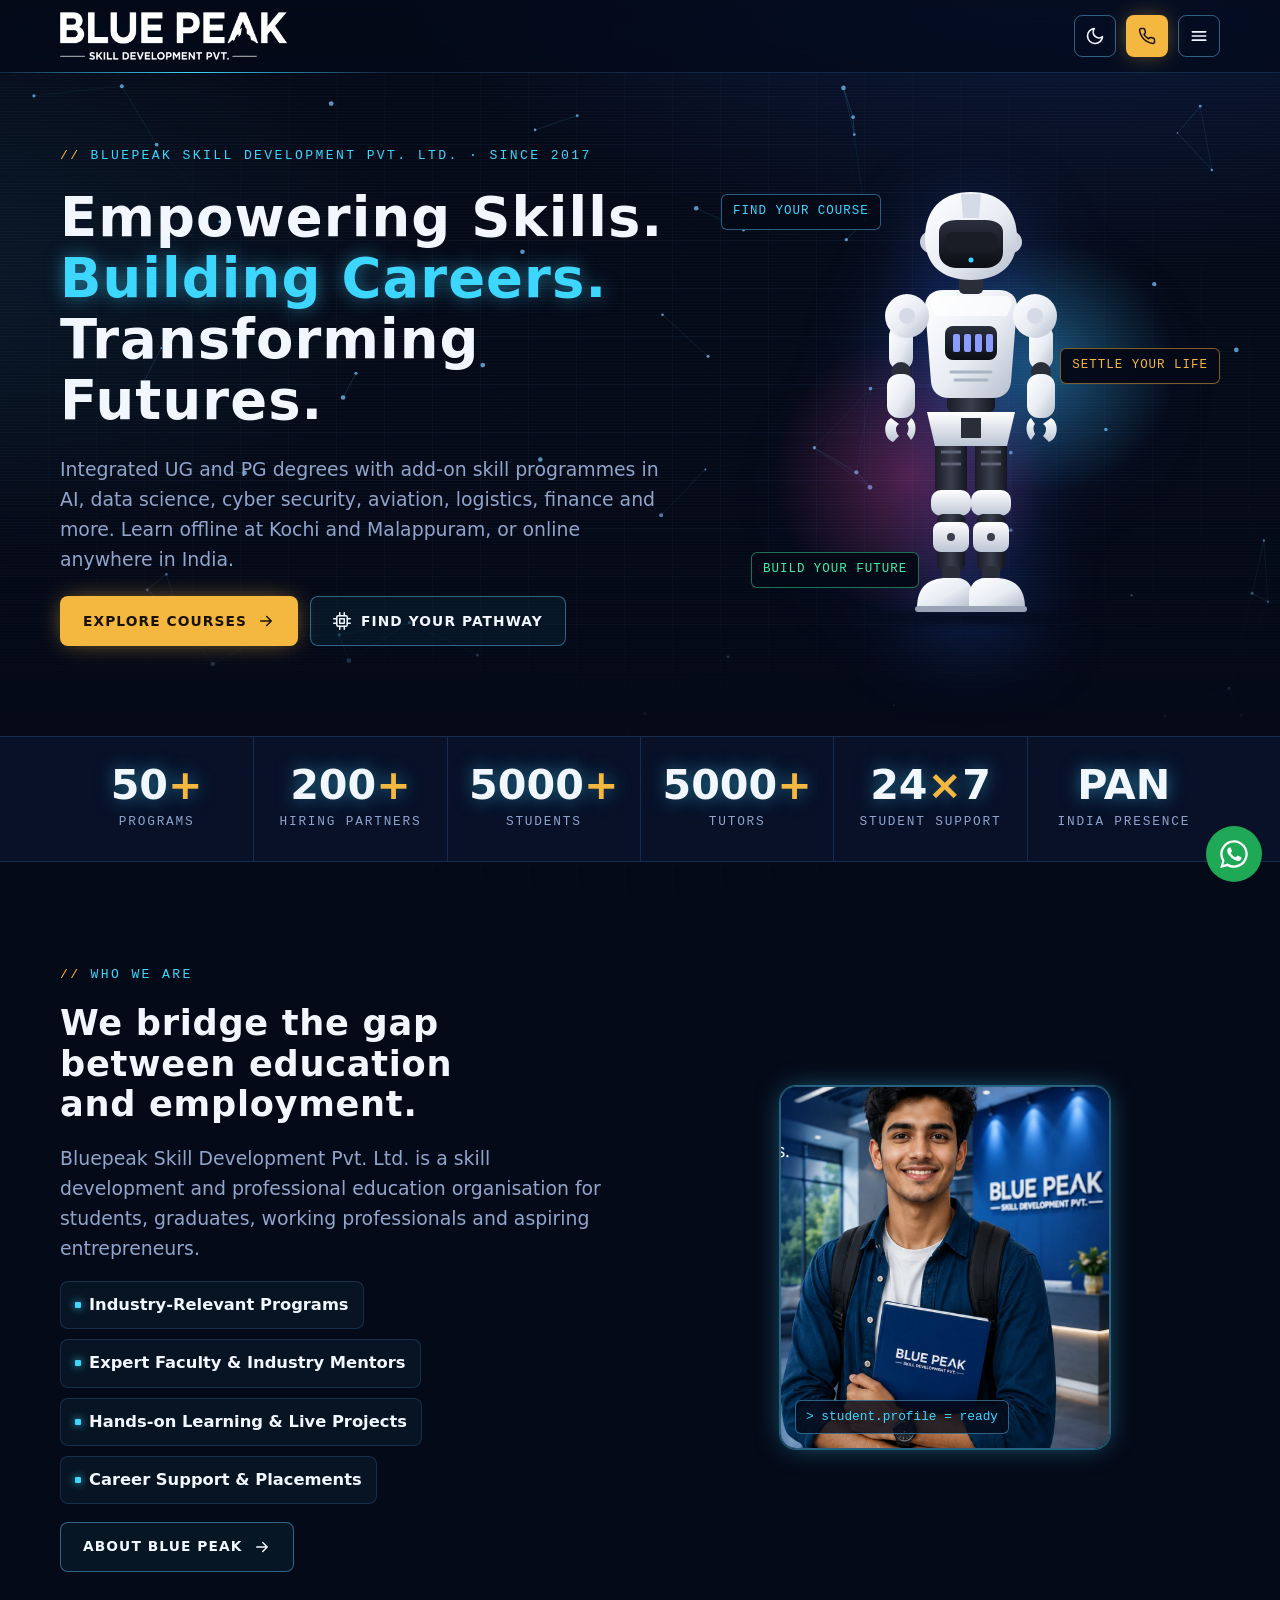
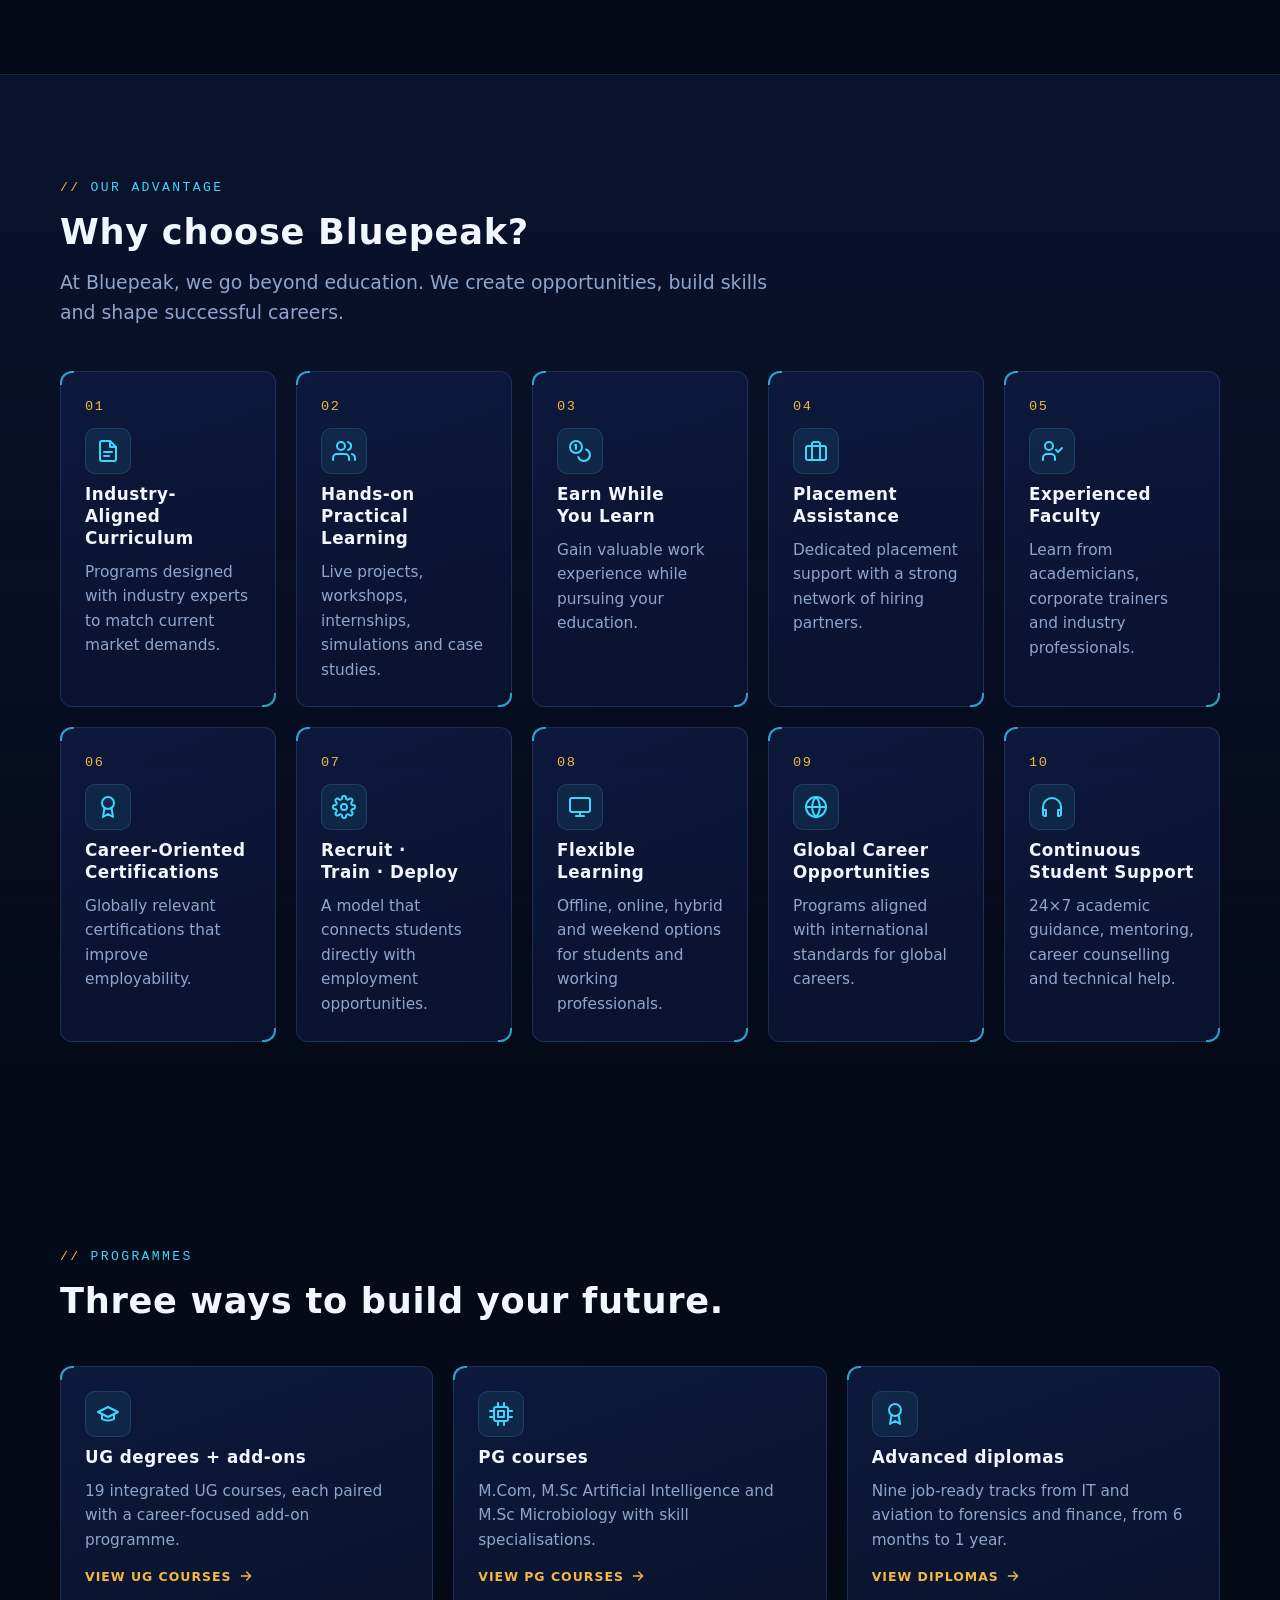
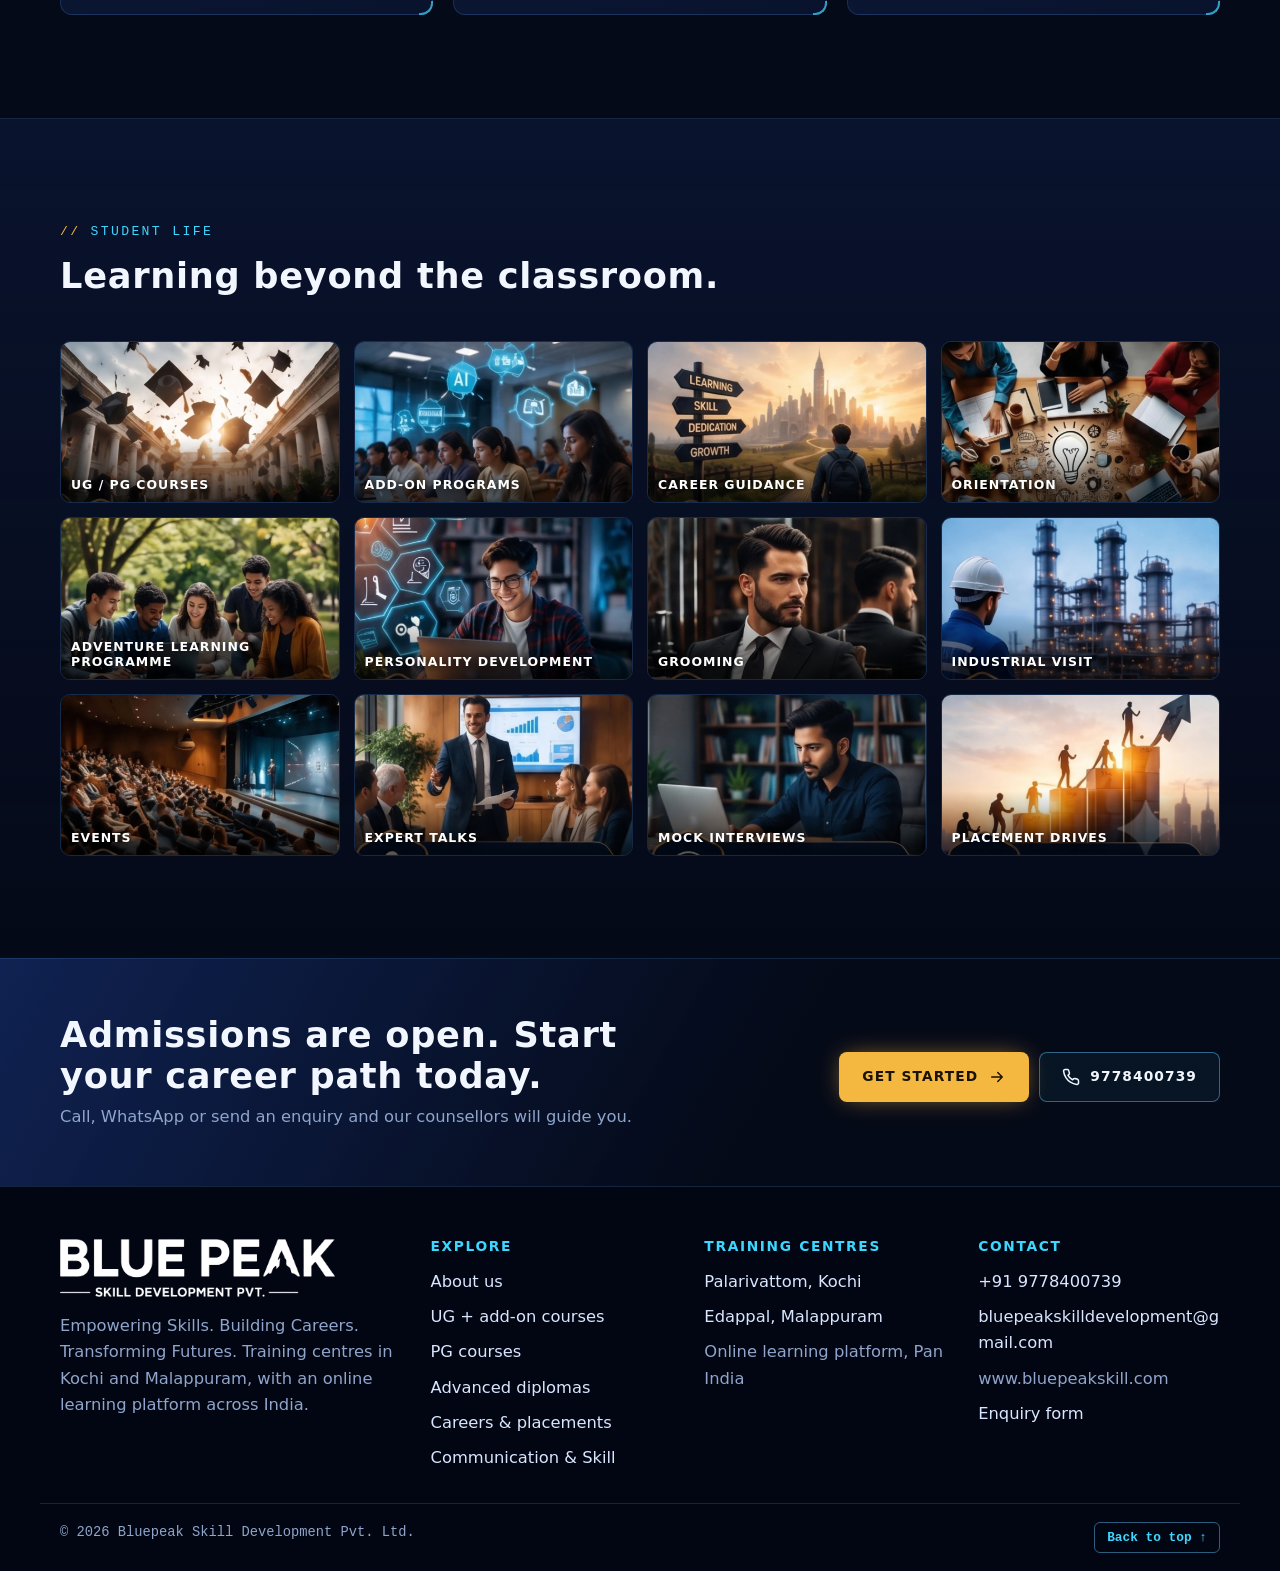
==== commit c7c47251: "n2" ====
--- a/index.html
+++ b/index.html
@@ -9,9 +9,12 @@
 <meta property="og:description" content="Integrated UG and PG degrees with add-on skill programmes, advanced diplomas, placement support and Communication &amp; Skill training. Offline in Kochi and Malappuram, online across India.">
 <meta name="theme-color" content="#050a18">
 <script>try{if(localStorage.getItem("bp-theme")==="light")document.documentElement.setAttribute("data-theme","light")}catch(e){}</script>
-<link rel="icon" href="data:image/svg+xml,%3Csvg xmlns=%27http://www.w3.org/2000/svg%27 viewBox=%270 0 48 48%27%3E%3Crect width=%2748%27 height=%2748%27 rx=%2710%27 fill=%27%230a1430%27/%3E%3Cpath d=%27M7 37 19 17l6 9 5-7 11 18Z%27 fill=%27%233dd6ff%27/%3E%3C/svg%3E">
-<link rel="preconnect" href="https://fonts.googleapis.com"><link rel="preconnect" href="https://fonts.gstatic.com" crossorigin><link rel="stylesheet" href="https://fonts.googleapis.com/css2?family=Chakra+Petch:ital,wght@0,400;0,500;0,600;0,700;1,400&family=Share+Tech+Mono&display=swap">
+<!-- <link rel="icon" href="data:image/svg+xml,%3Csvg xmlns=%27http://www.w3.org/2000/svg%27 viewBox=%270 0 48 48%27%3E%3Crect width=%2748%27 height=%2748%27 rx=%2710%27 fill=%27%230a1430%27/%3E%3Cpath d=%27M7 37 19 17l6 9 5-7 11 18Z%27 fill=%27%233dd6ff%27/%3E%3C/svg%3E"> -->
+<!-- <link rel="preconnect" href="https://fonts.googleapis.com"><link rel="preconnect" href="https://fonts.gstatic.com" crossorigin><link rel="stylesheet" href="https://fonts.googleapis.com/css2?family=Chakra+Petch:ital,wght@0,400;0,500;0,600;0,700;1,400&family=Share+Tech+Mono&display=swap"> -->
 <link rel="stylesheet" href="assets/css/style.css">
+<link rel="icon" type="image/png" href="assets/img/favicon.png">
+<link rel="icon" href="favicon.ico" sizes="any">
+<link rel="apple-touch-icon" href="assets/img/apple-touch-icon.png">
 <script type="application/ld+json">{"@context":"https://schema.org","@type":"EducationalOrganization","name":"Bluepeak Skill Development Pvt. Ltd.","url":"https://www.bluepeakskill.com","foundingDate":"2017","email":"bluepeakskilldevelopment@gmail.com","telephone":"+91-9778400739","location":[{"@type":"Place","name":"Palarivattom, Kochi"},{"@type":"Place","name":"Edappal, Malappuram"}]}</script>
 </head>
 <body>
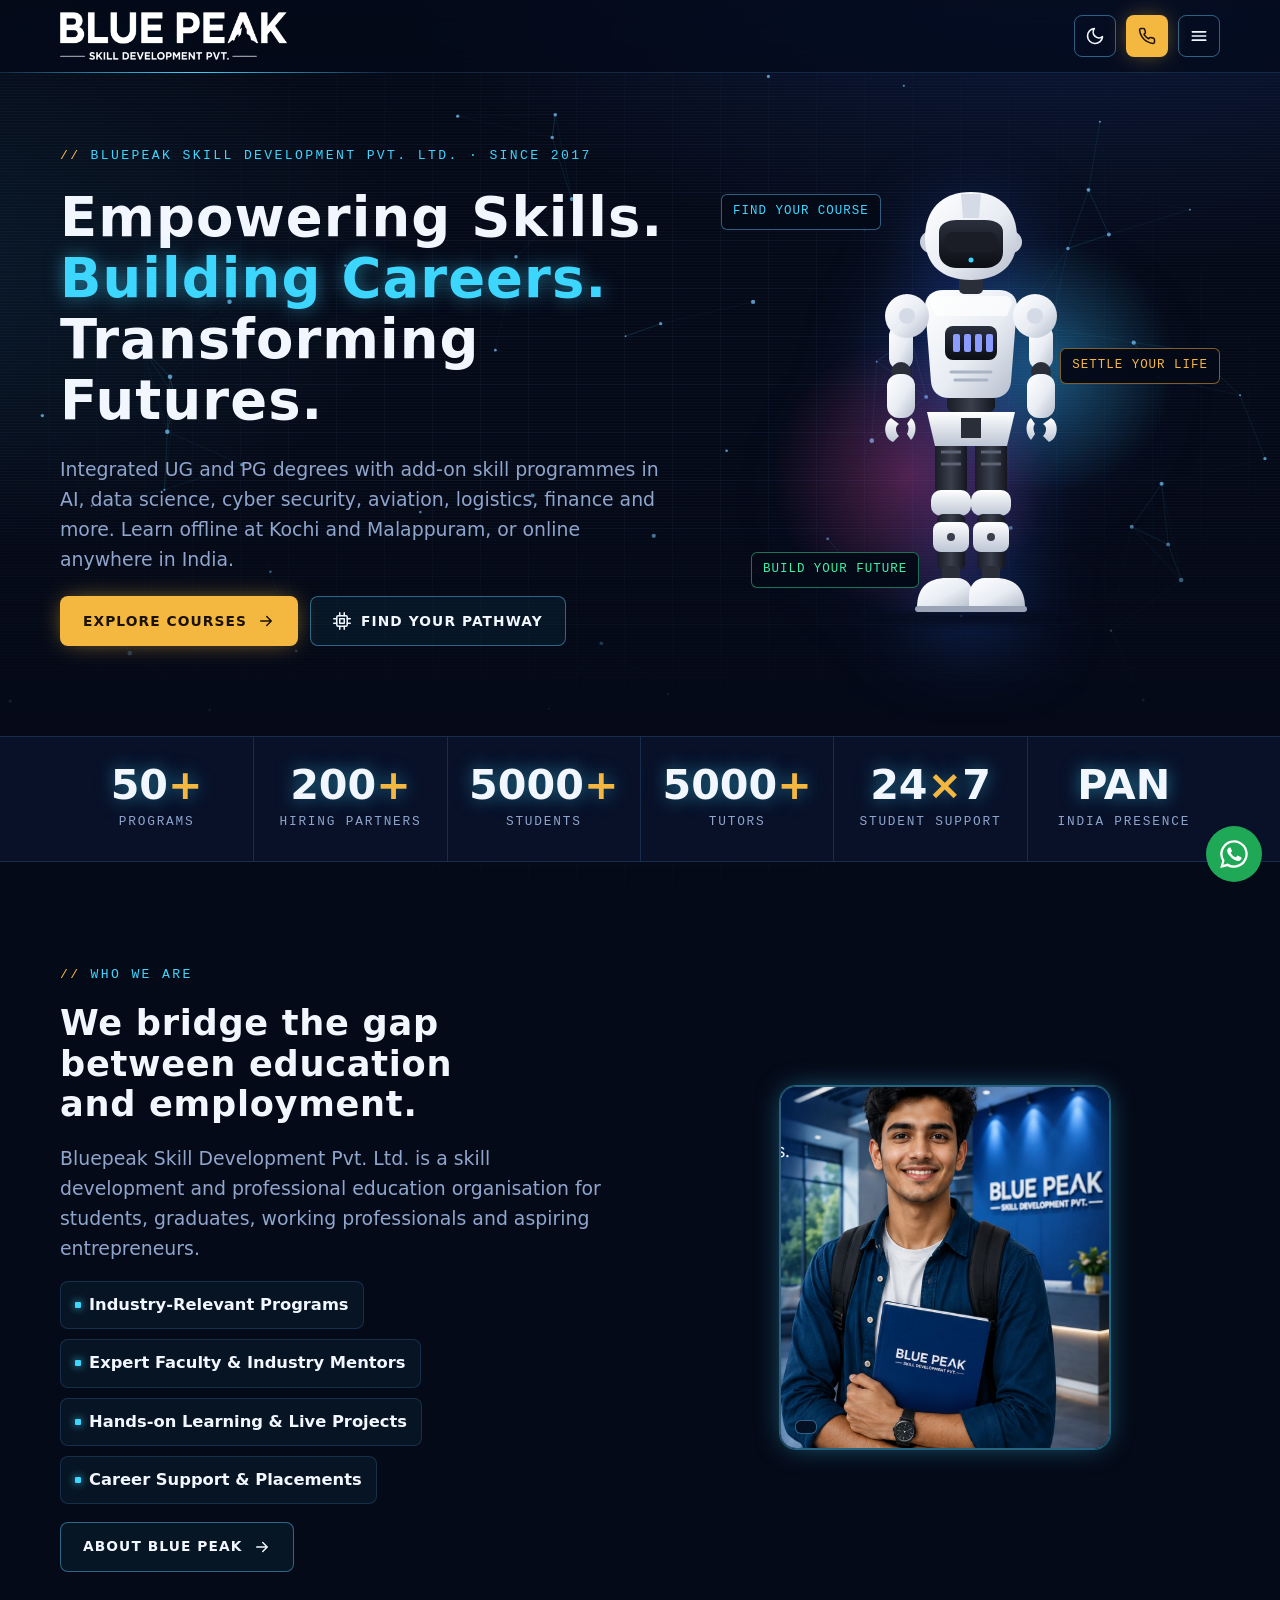
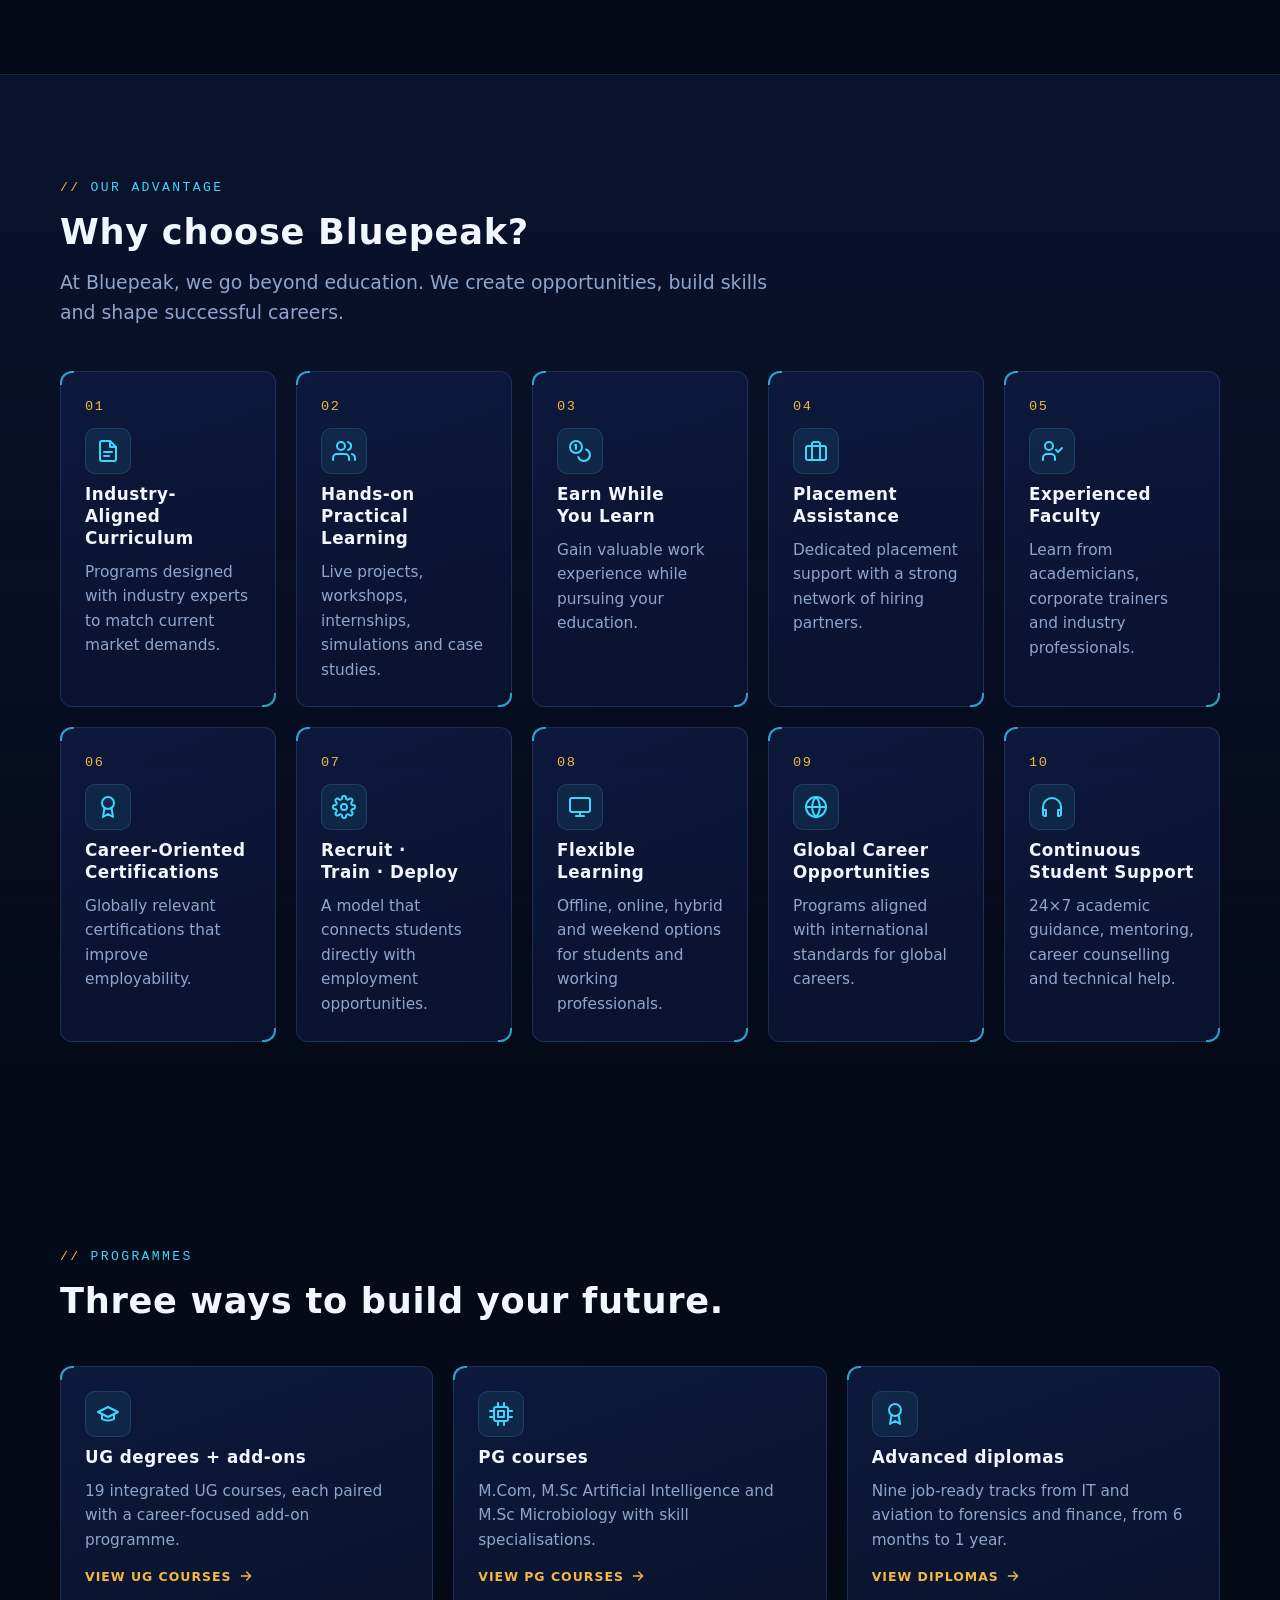
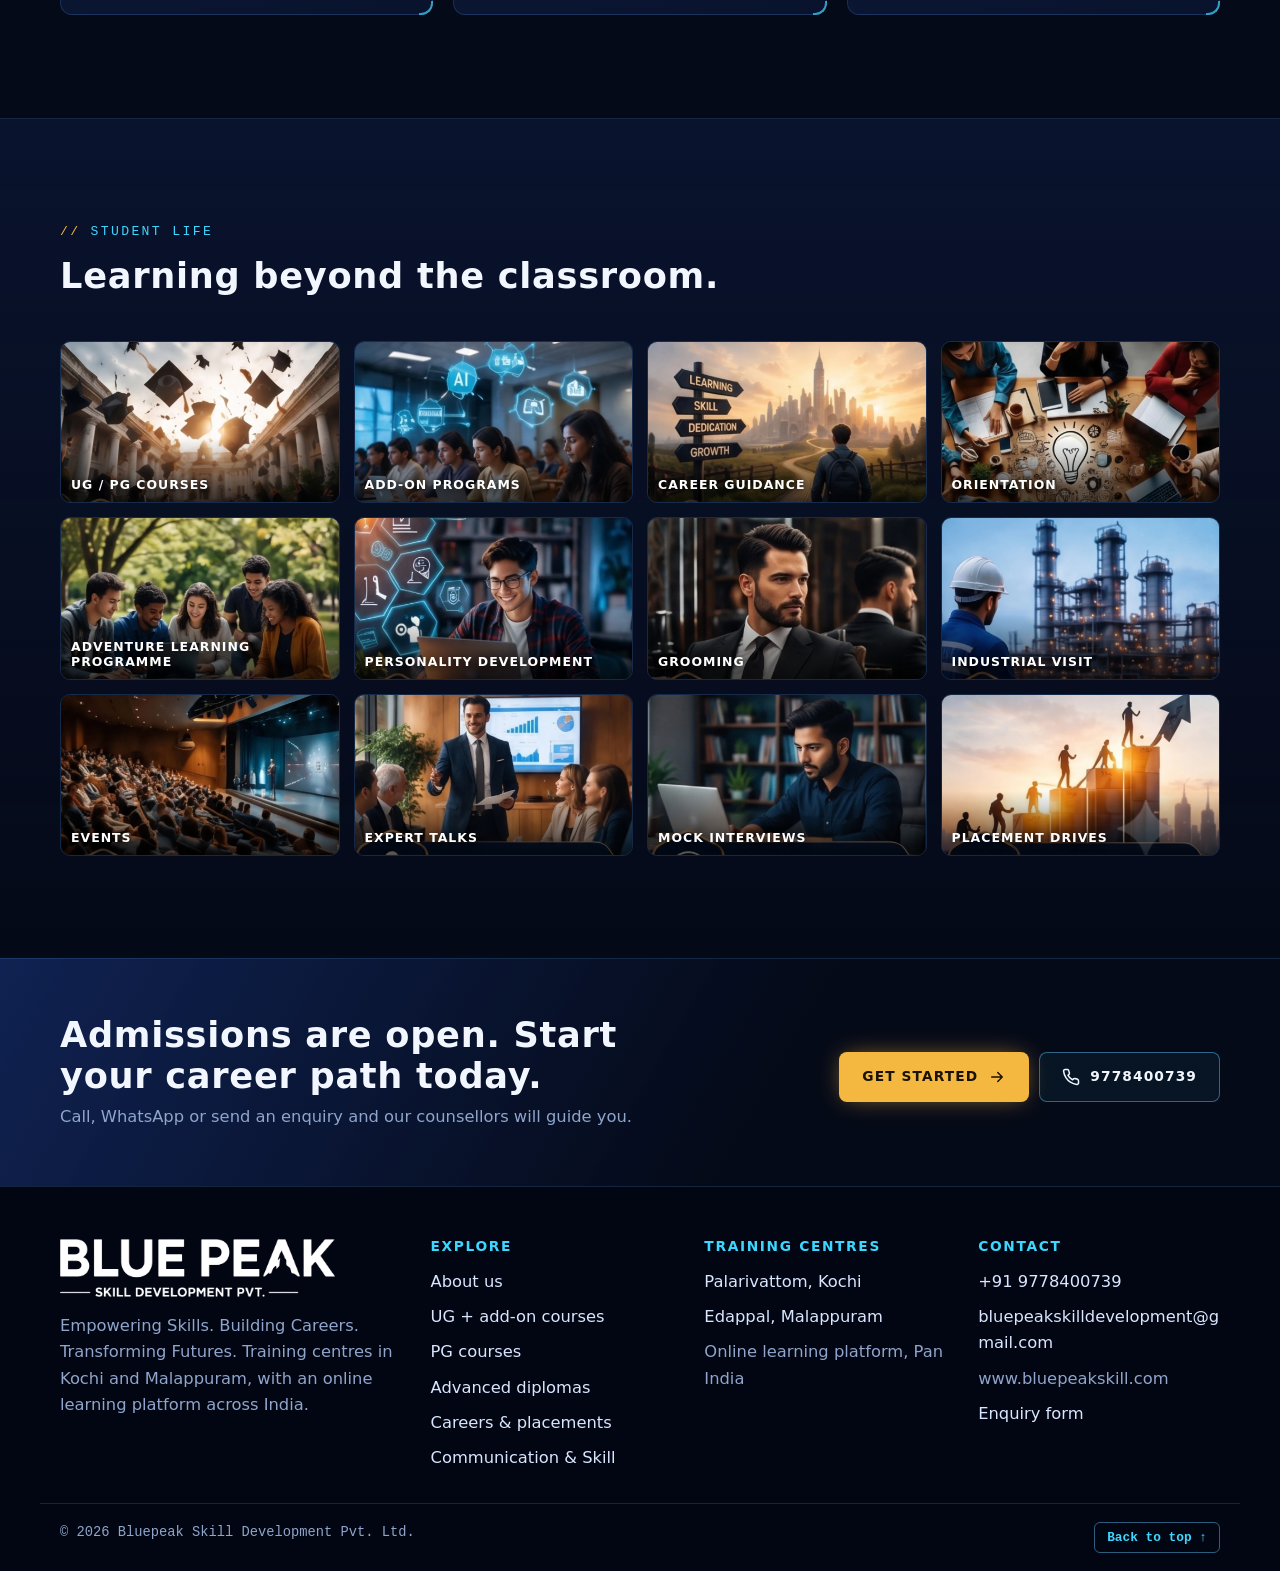
==== commit ddd0e254: "span +" ====
--- a/index.html
+++ b/index.html
@@ -144,7 +144,7 @@
       <ul class="chip-list"><li>Industry-Relevant Programs</li><li>Expert Faculty &amp; Industry Mentors</li><li>Hands-on Learning &amp; Live Projects</li><li>Career Support &amp; Placements</li></ul>
       <div><a class="btn btn-line" href="about.html">About Blue Peak <svg aria-hidden="true"><use href="#i-arrow"/></svg></a></div>
     </div>
-    <div class="holo reveal photo-sm" style="aspect-ratio:4/4.4"><span class="scan"></span><img src="assets/img/hero-student.webp" alt="A Blue Peak student holding a Blue Peak book" width="800" height="1036"><span class="holo-tag">&gt; student.profile = ready</span></div>
+    <div class="holo reveal photo-sm" style="aspect-ratio:4/4.4"><span class="scan"></span><img src="assets/img/hero-student.webp" alt="A Blue Peak student holding a Blue Peak book" width="800" height="1036"><span class="holo-tag"></span></div>
   </div>
 </section>
 <section class="section alt">
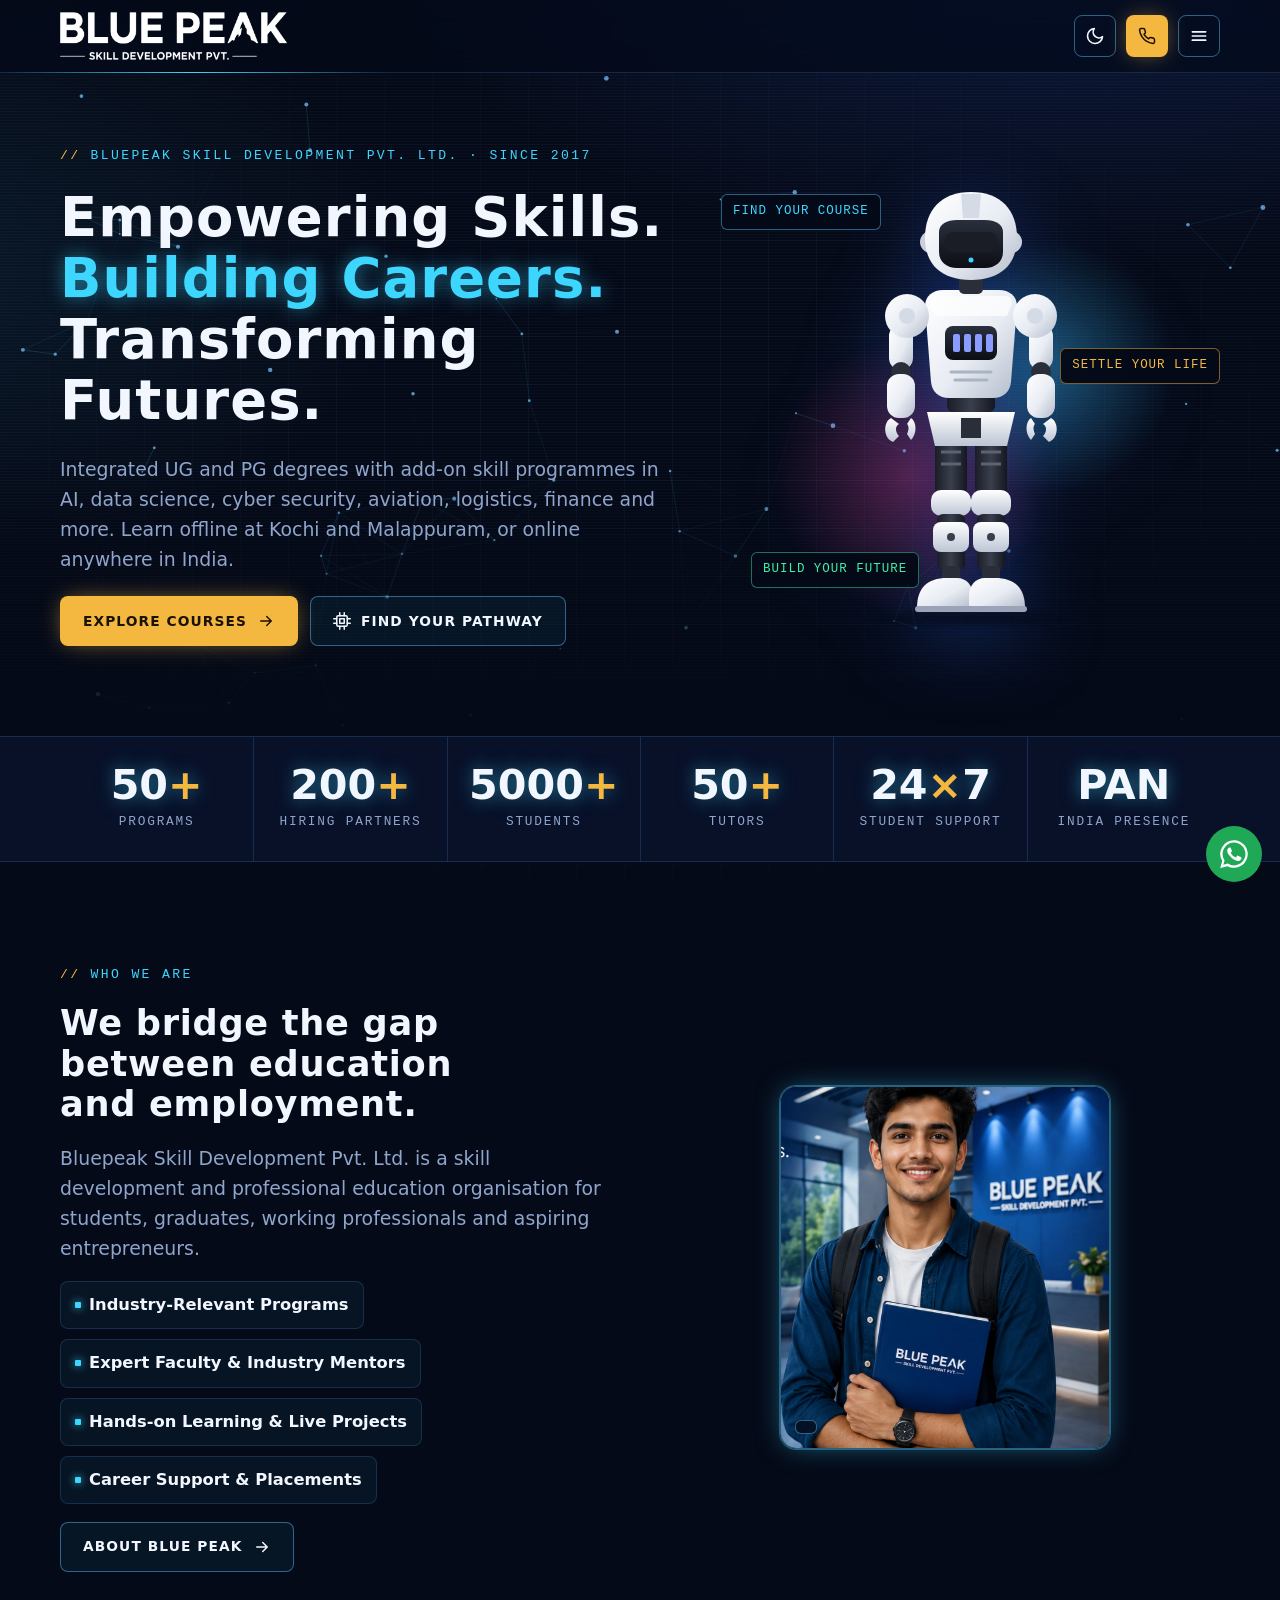
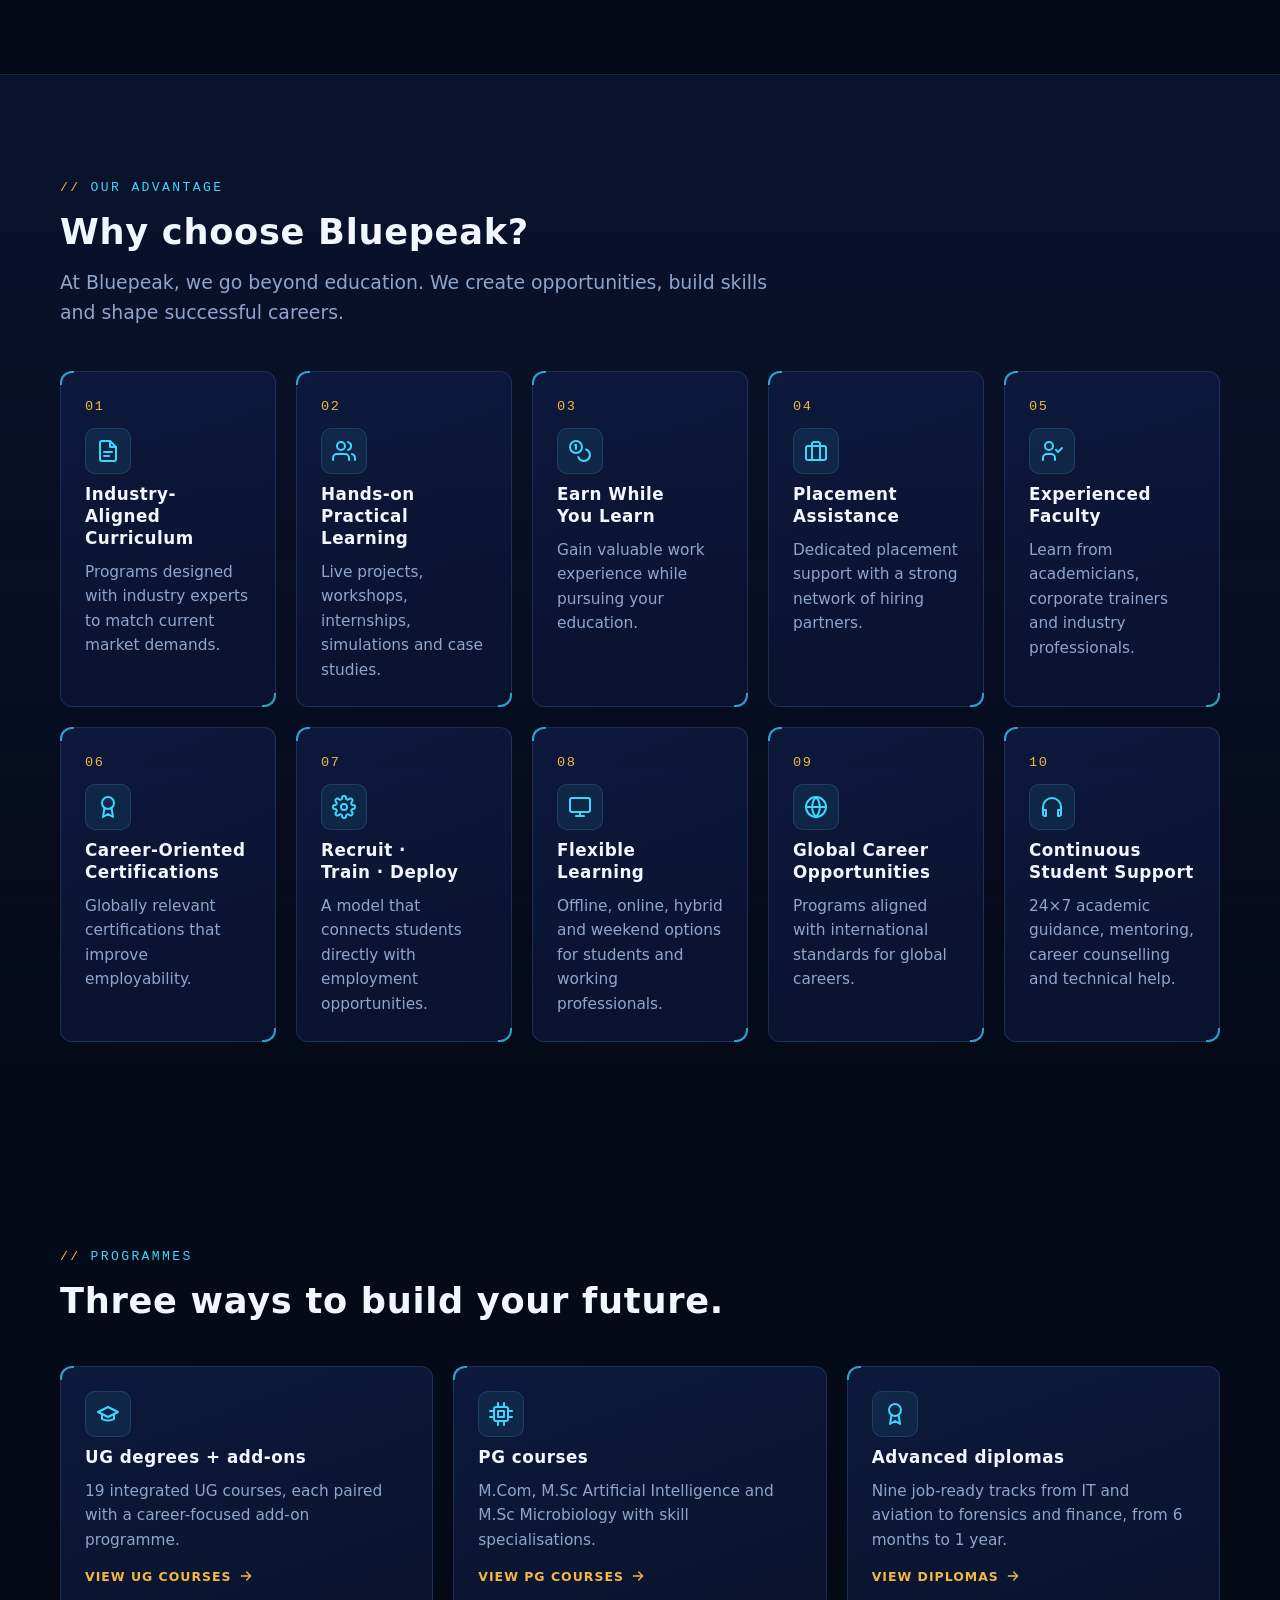
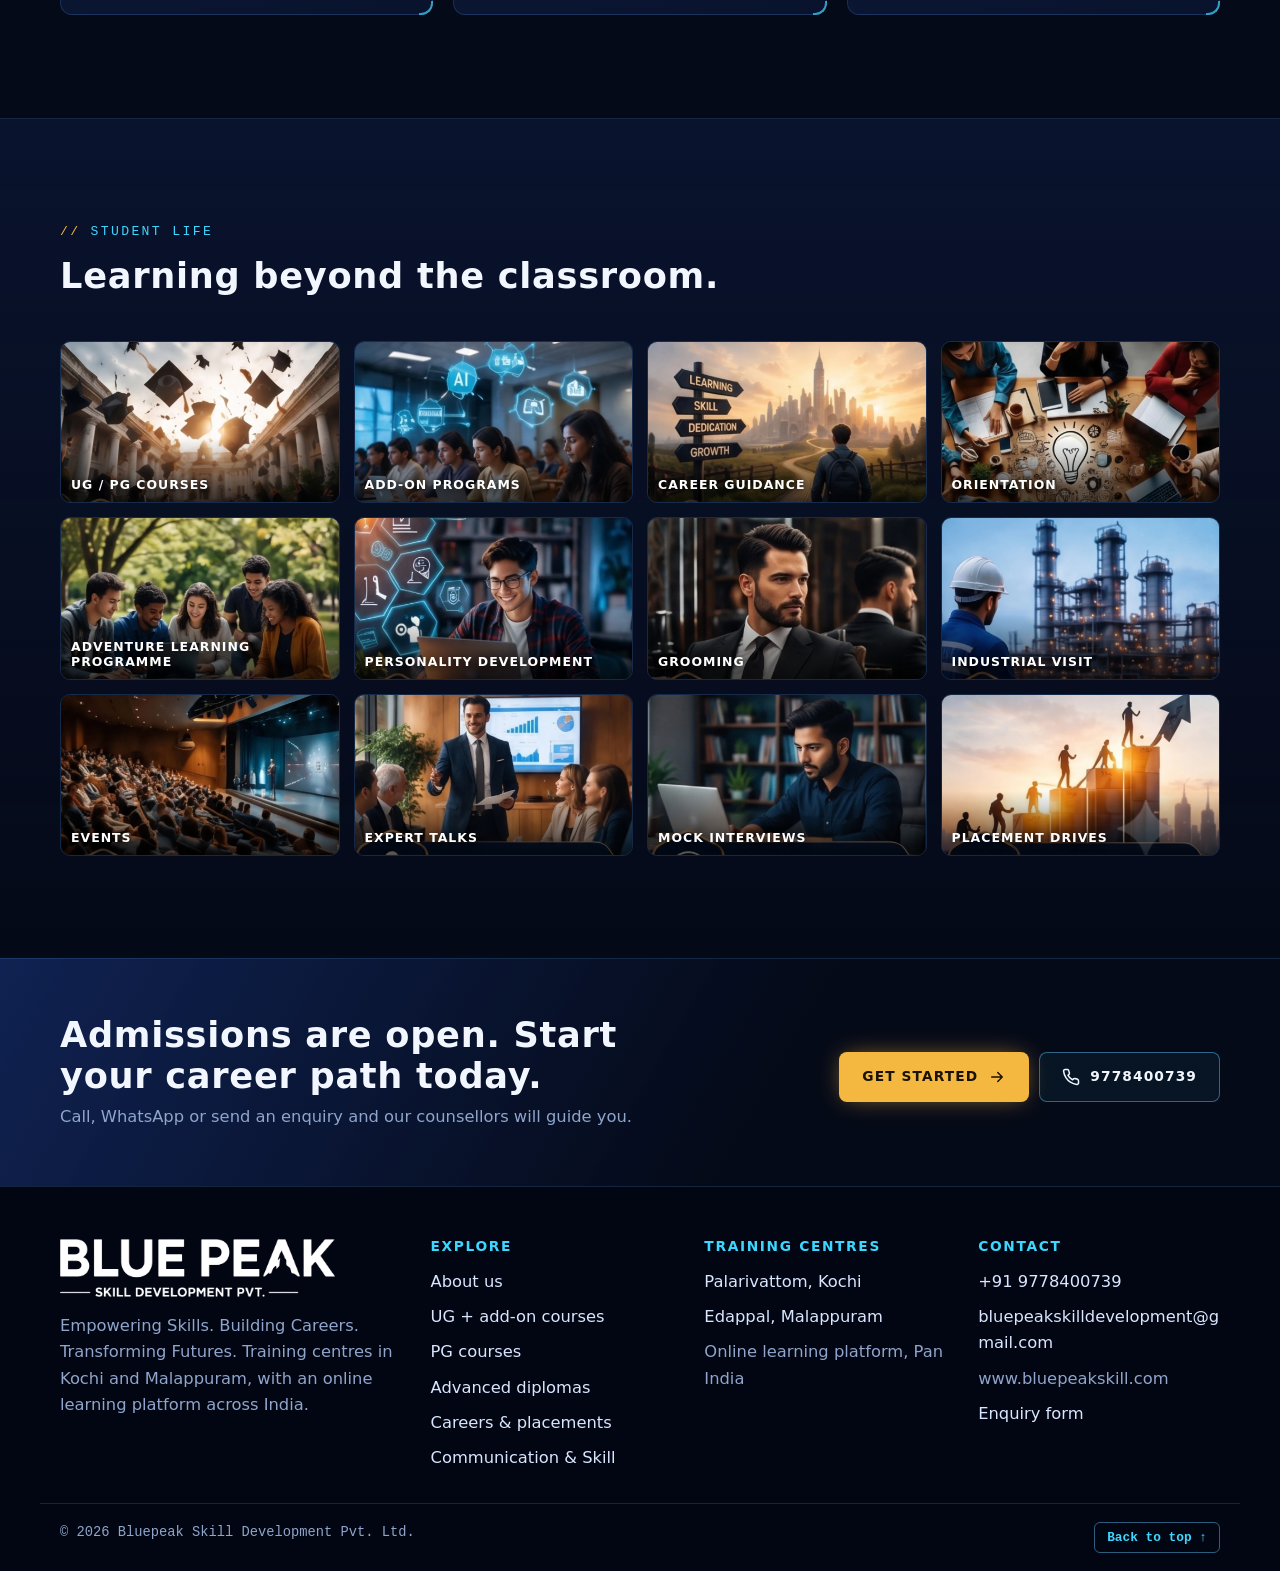
==== commit 02b7afbe: "span +" ====
--- a/index.html
+++ b/index.html
@@ -130,7 +130,7 @@
     <div class="stat"><b><span data-count="50">50</span><em>+</em></b><span>Programs</span></div>
     <div class="stat"><b><span data-count="200">200</span><em>+</em></b><span>Hiring partners</span></div>
     <div class="stat"><b><span data-count="5000">5000</span><em>+</em></b><span>Students</span></div>
-    <div class="stat"><b><span data-count="5000">5000</span><em>+</em></b><span>Tutors</span></div>
+    <div class="stat"><b><span data-count="50">50</span><em>+</em></b><span>Tutors</span></div>
     <div class="stat"><b>24<em>&times;</em>7</b><span>Student support</span></div>
     <div class="stat"><b>PAN</b><span>India presence</span></div>
   </div>
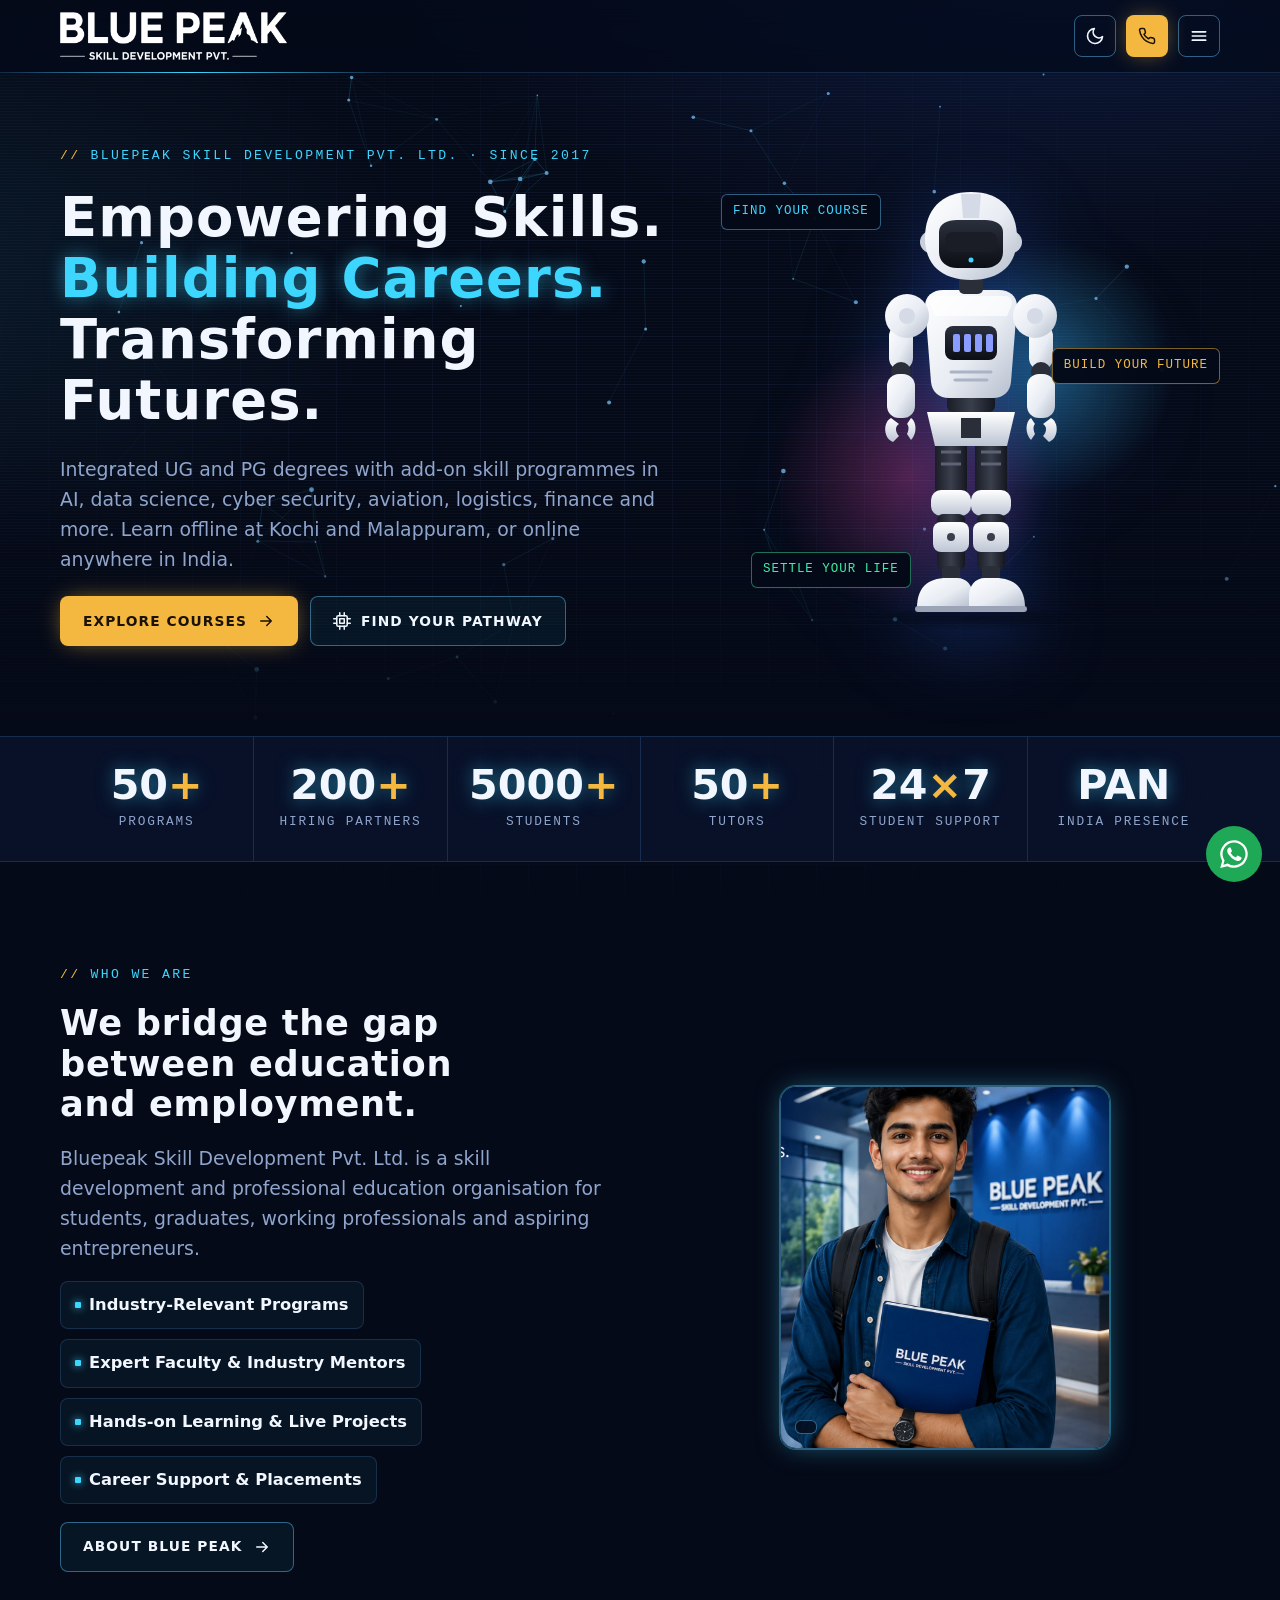
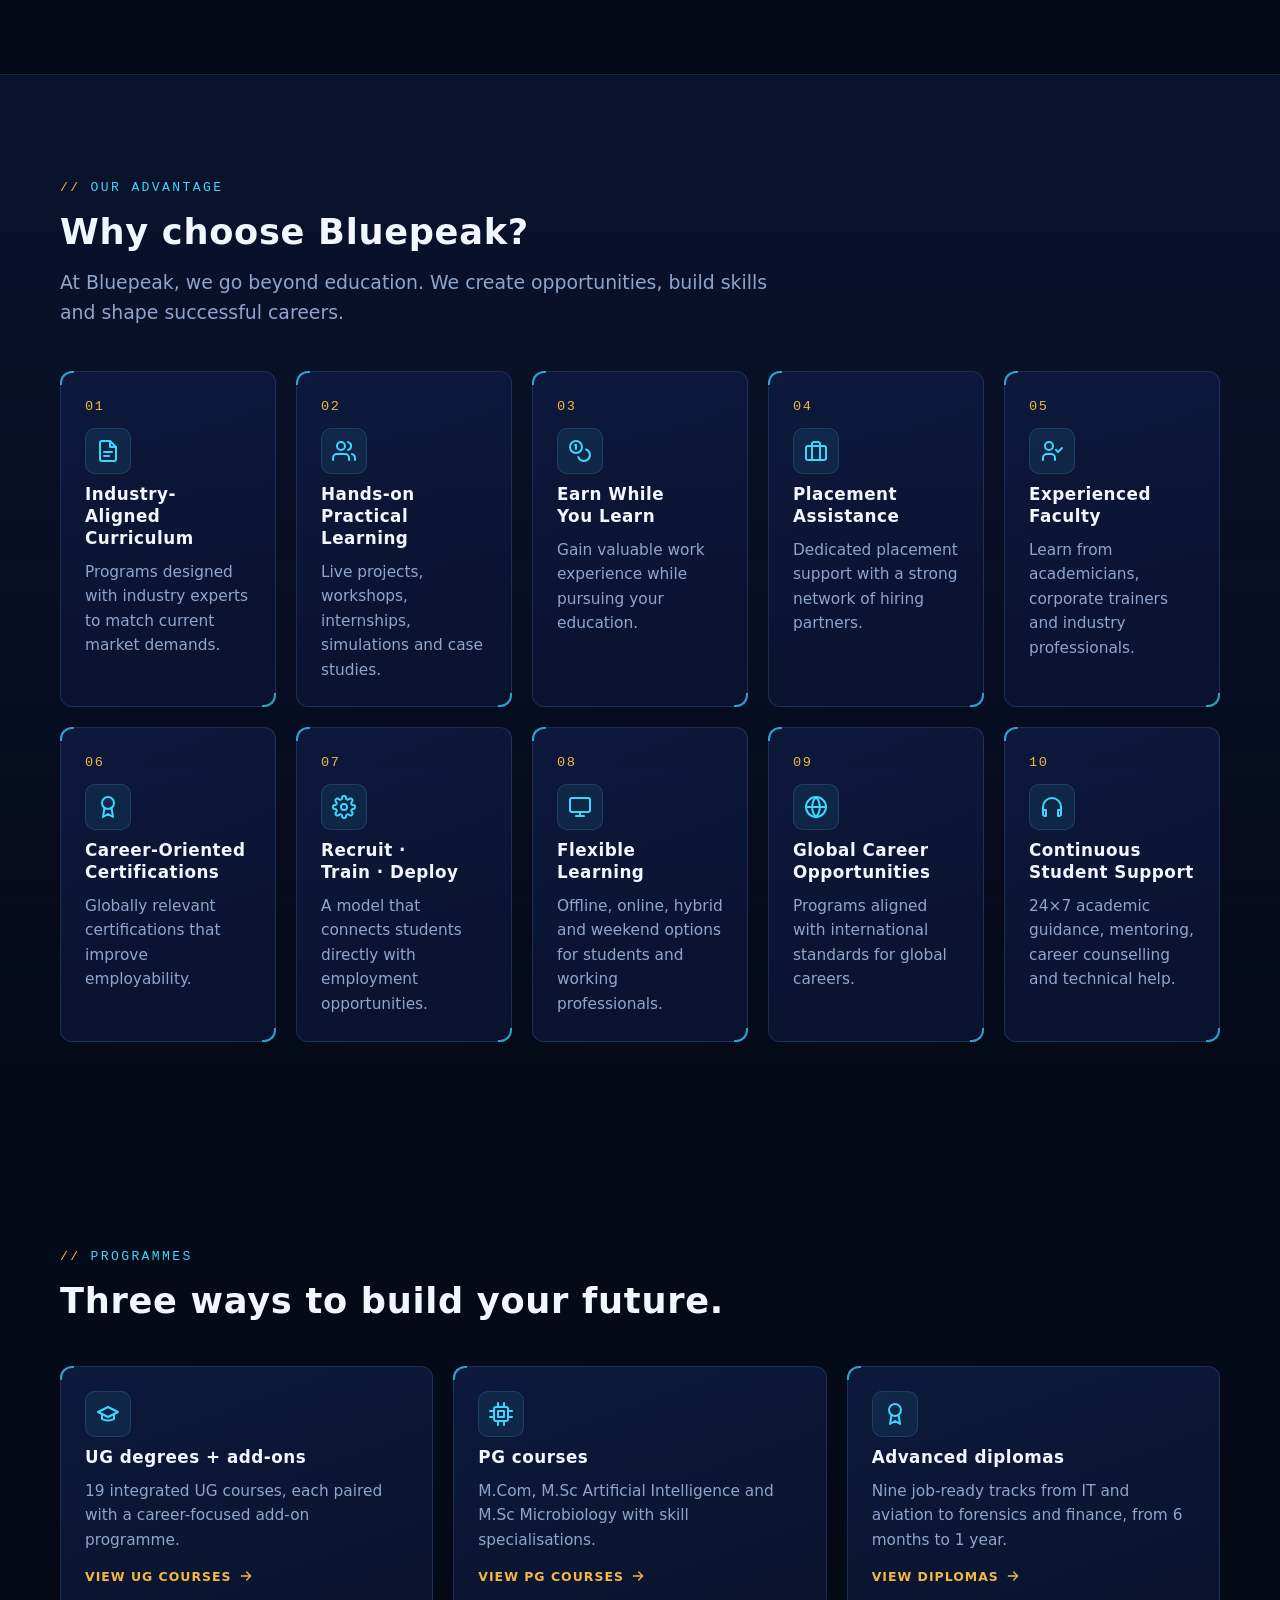
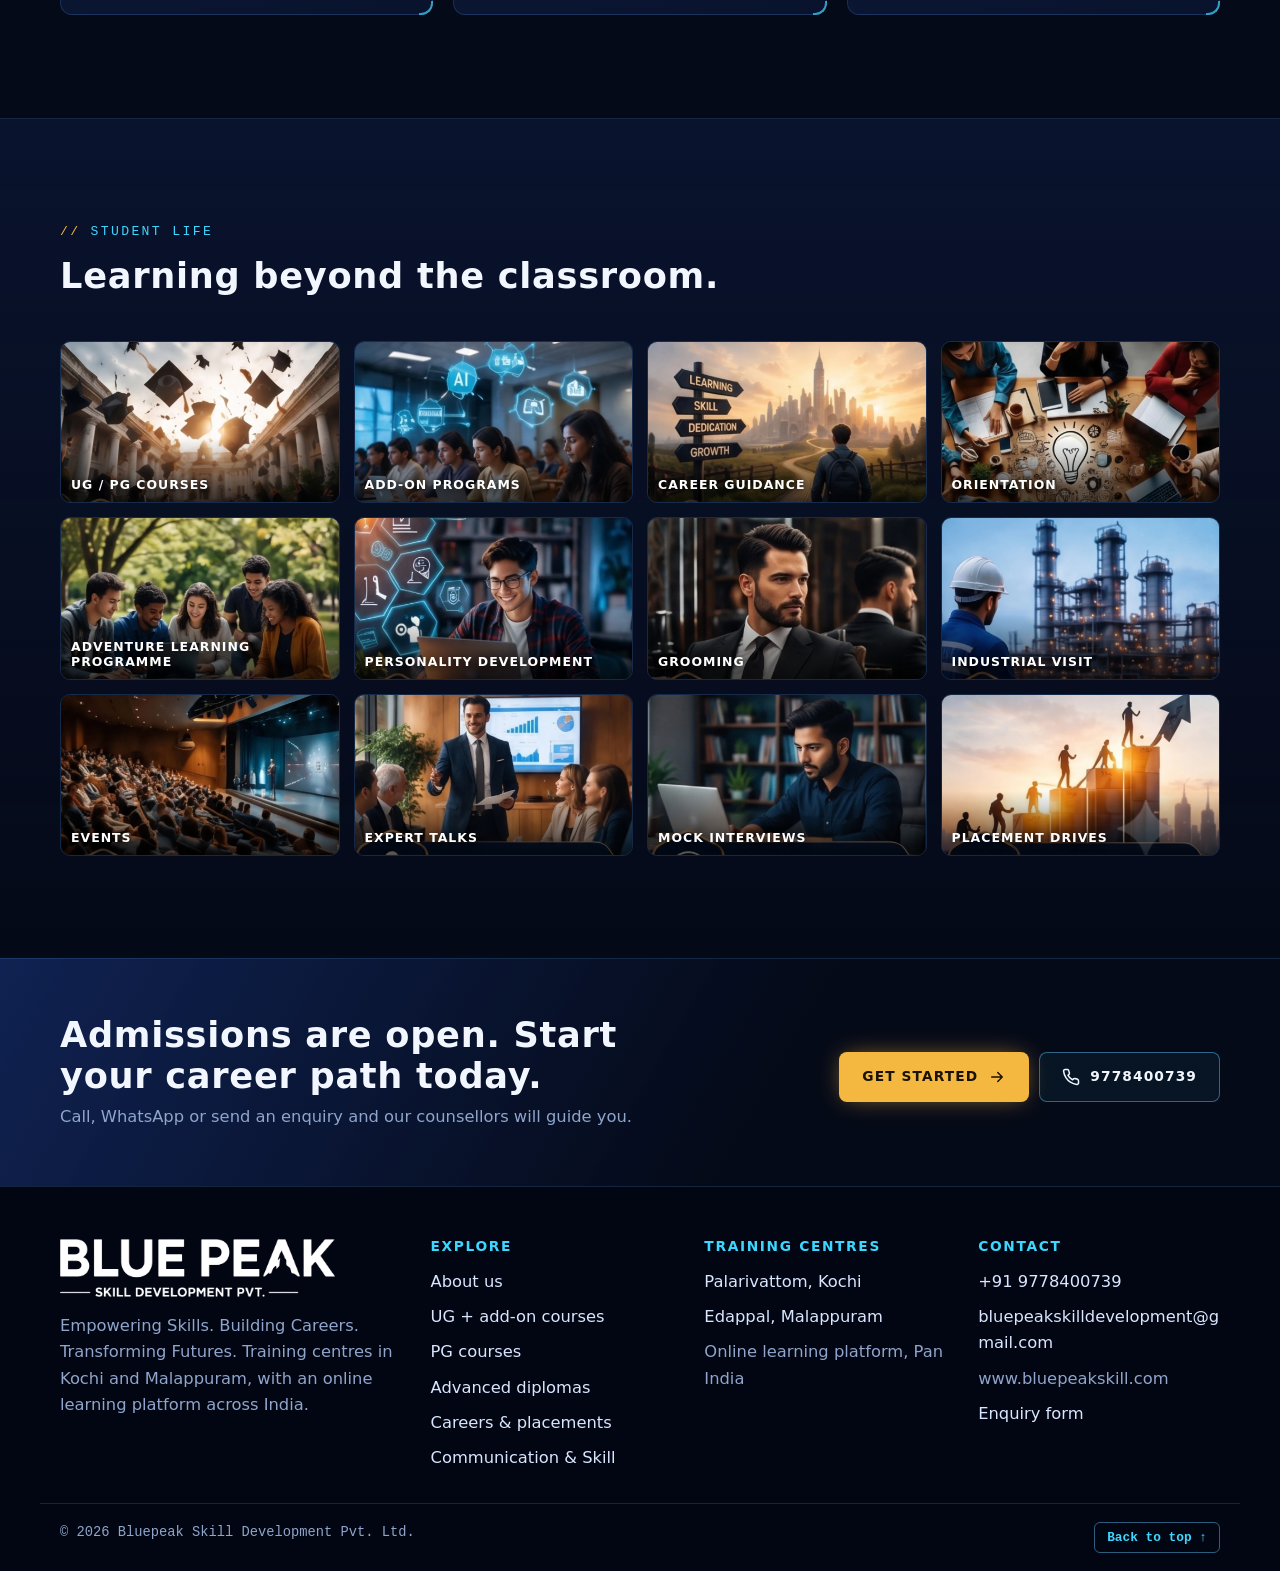
==== commit 319dcef9: "span +" ====
--- a/index.html
+++ b/index.html
@@ -120,8 +120,8 @@
   </g>
 </svg>
       <span class="bot-chip c1">FIND YOUR COURSE</span>
-      <span class="bot-chip c2">SETTLE YOUR LIFE</span>
-      <span class="bot-chip c3">BUILD YOUR FUTURE</span>
+      <span class="bot-chip c2">BUILD YOUR FUTURE</span>
+      <span class="bot-chip c3">SETTLE YOUR LIFE</span>
     </div>
   </div>
 </section>
--- a/assets/css/style.css
+++ b/assets/css/style.css
@@ -579,3 +579,8 @@
   .reveal-ready .reveal { opacity: 1; transform: none; }
   .glitch::before, .glitch::after { display: none; }
 }
+
+/* four-item stats box (Careers): 4 across, 2x2 on phones */
+.stats-grid.four { grid-template-columns: repeat(4, 1fr); }
+@media (min-width: 641px) and (max-width: 1024px) { .stats-grid.four .stat:nth-child(4) { border-left: 1px solid var(--line); border-top: 0; } }
+@media (max-width: 640px) { .stats-grid.four { grid-template-columns: 1fr 1fr; } }
